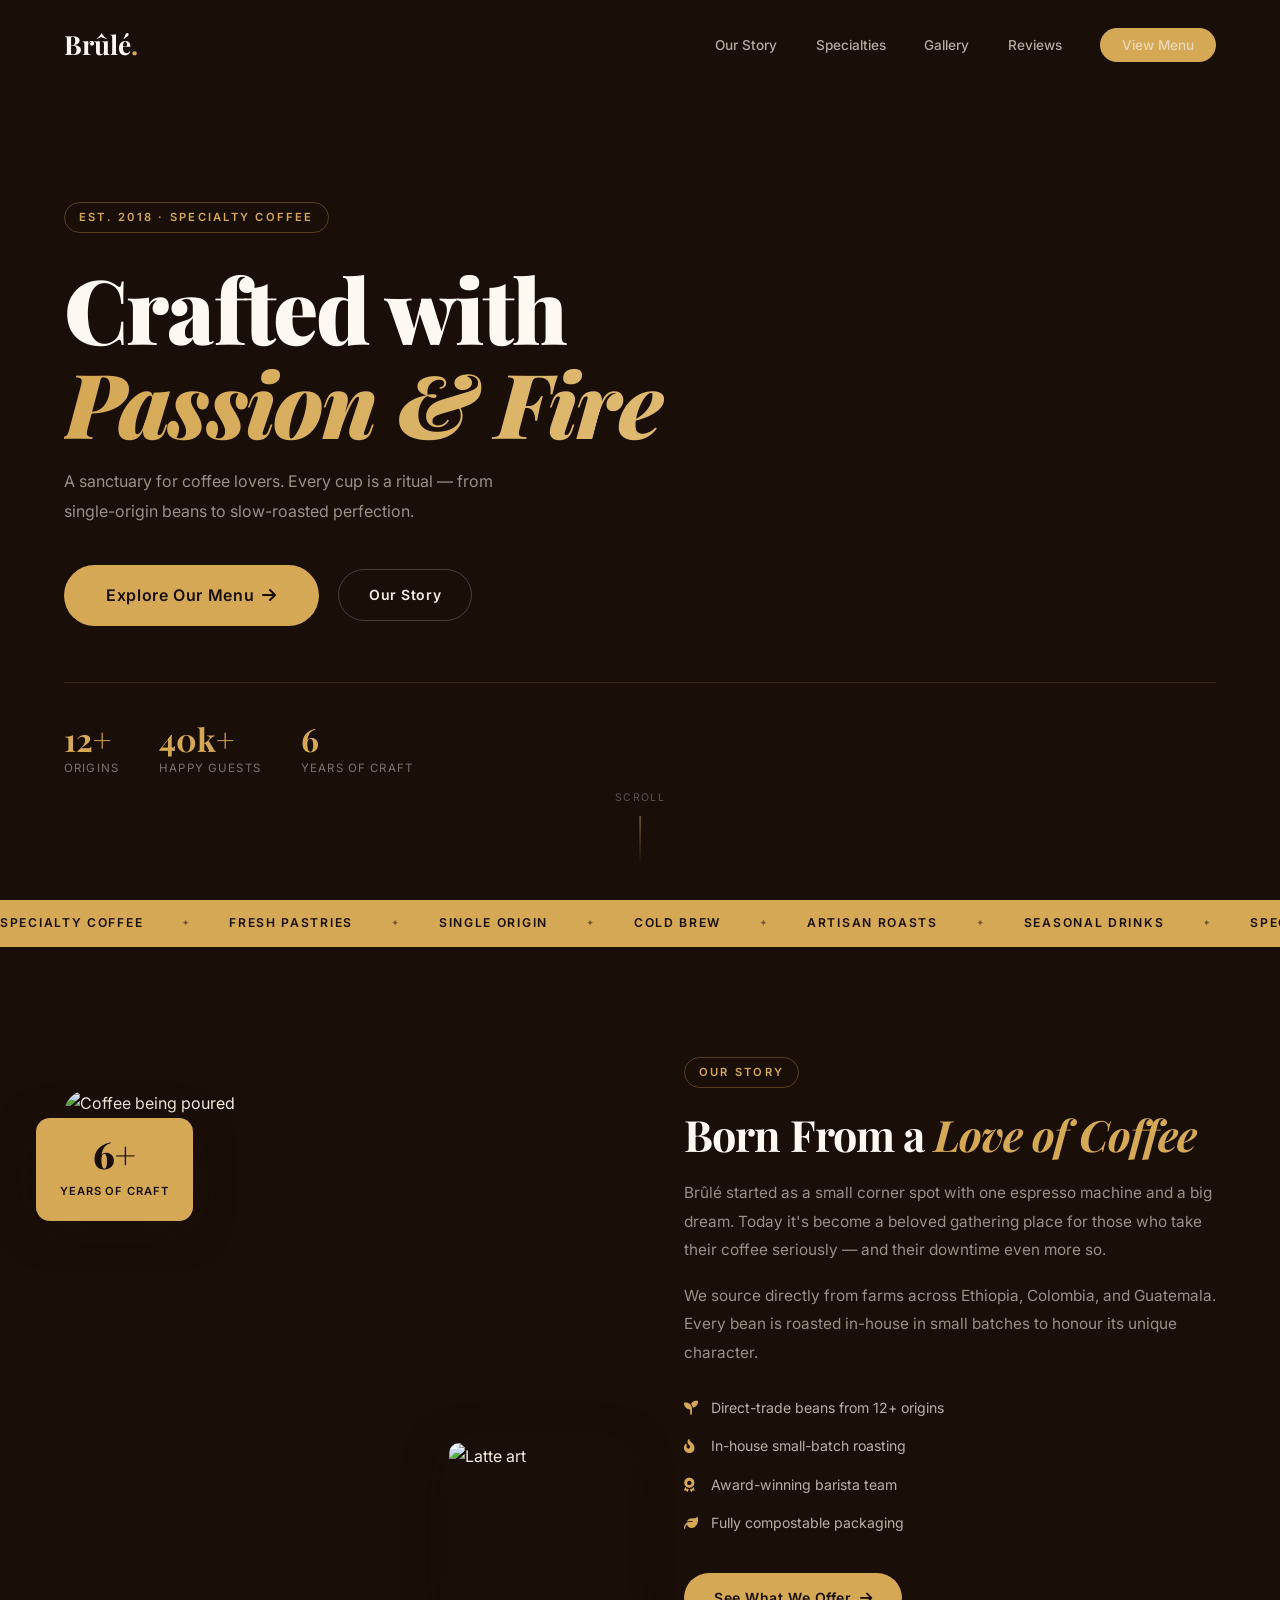
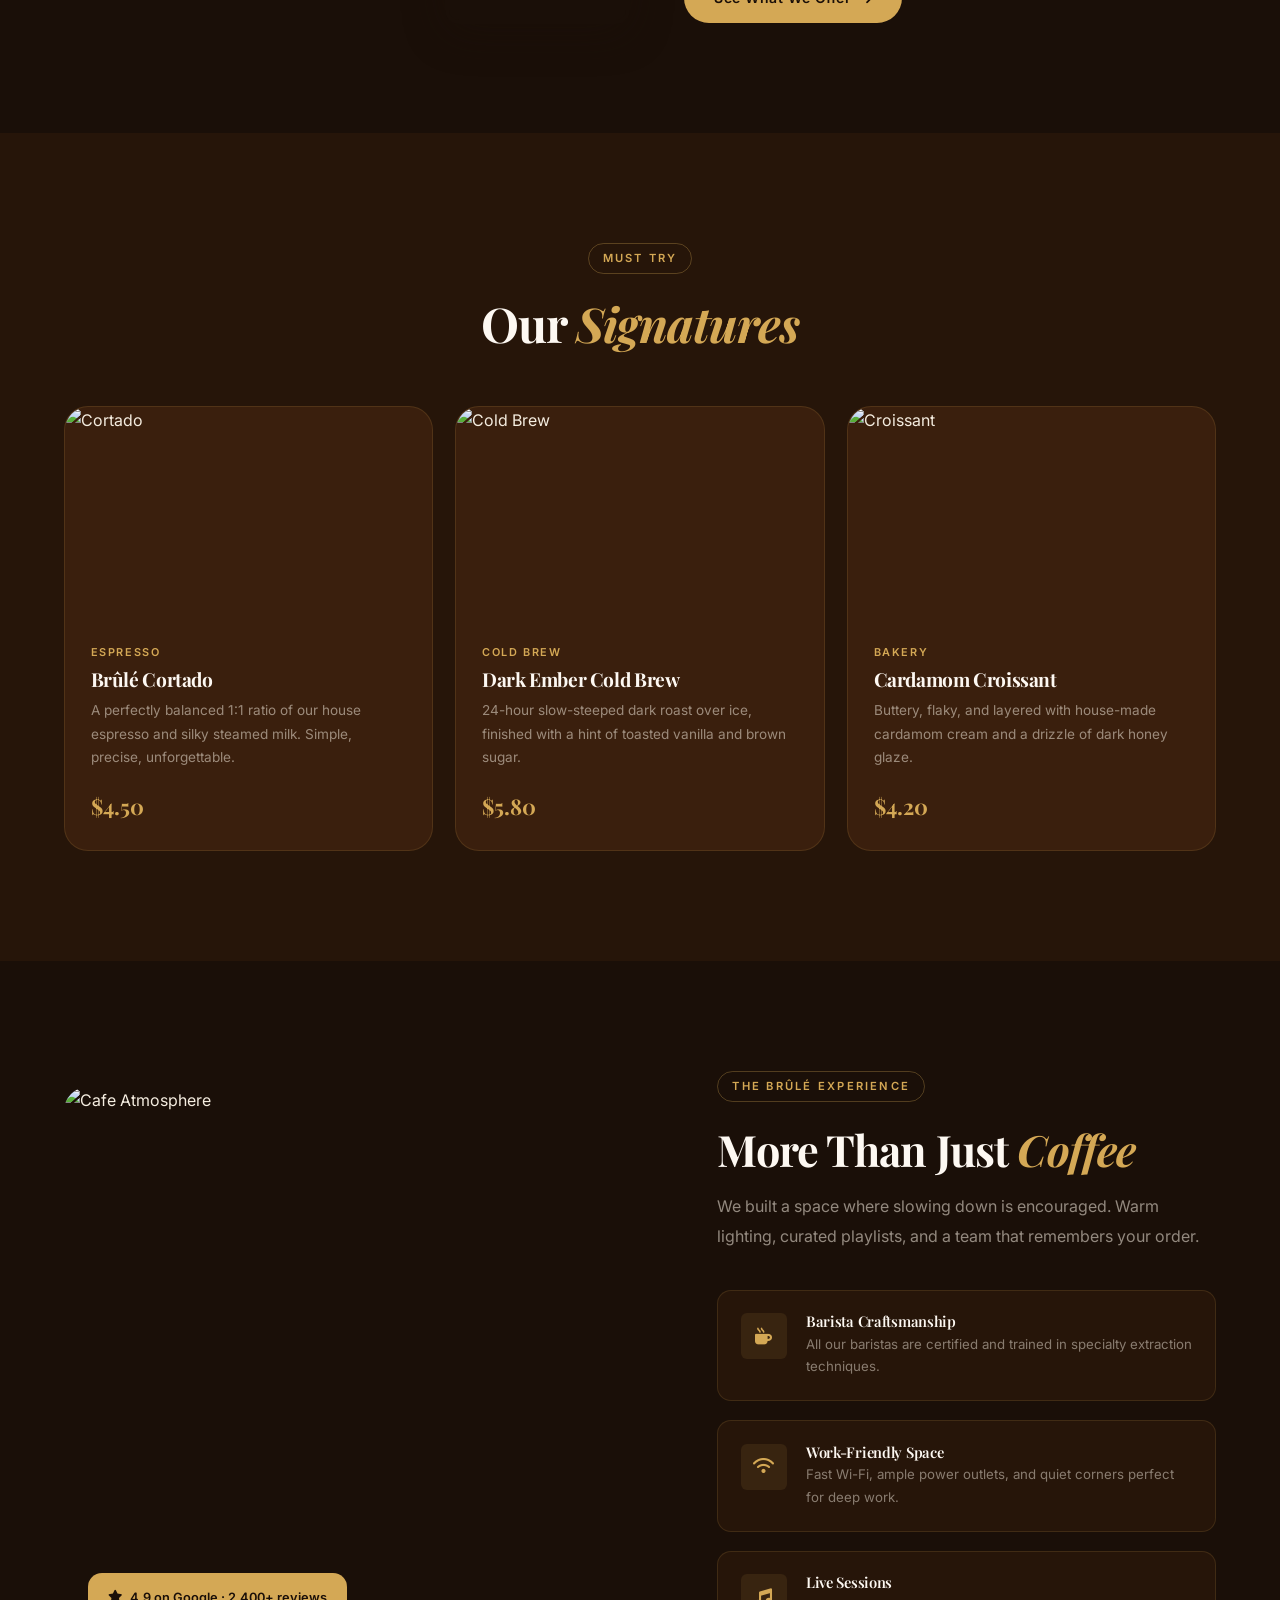
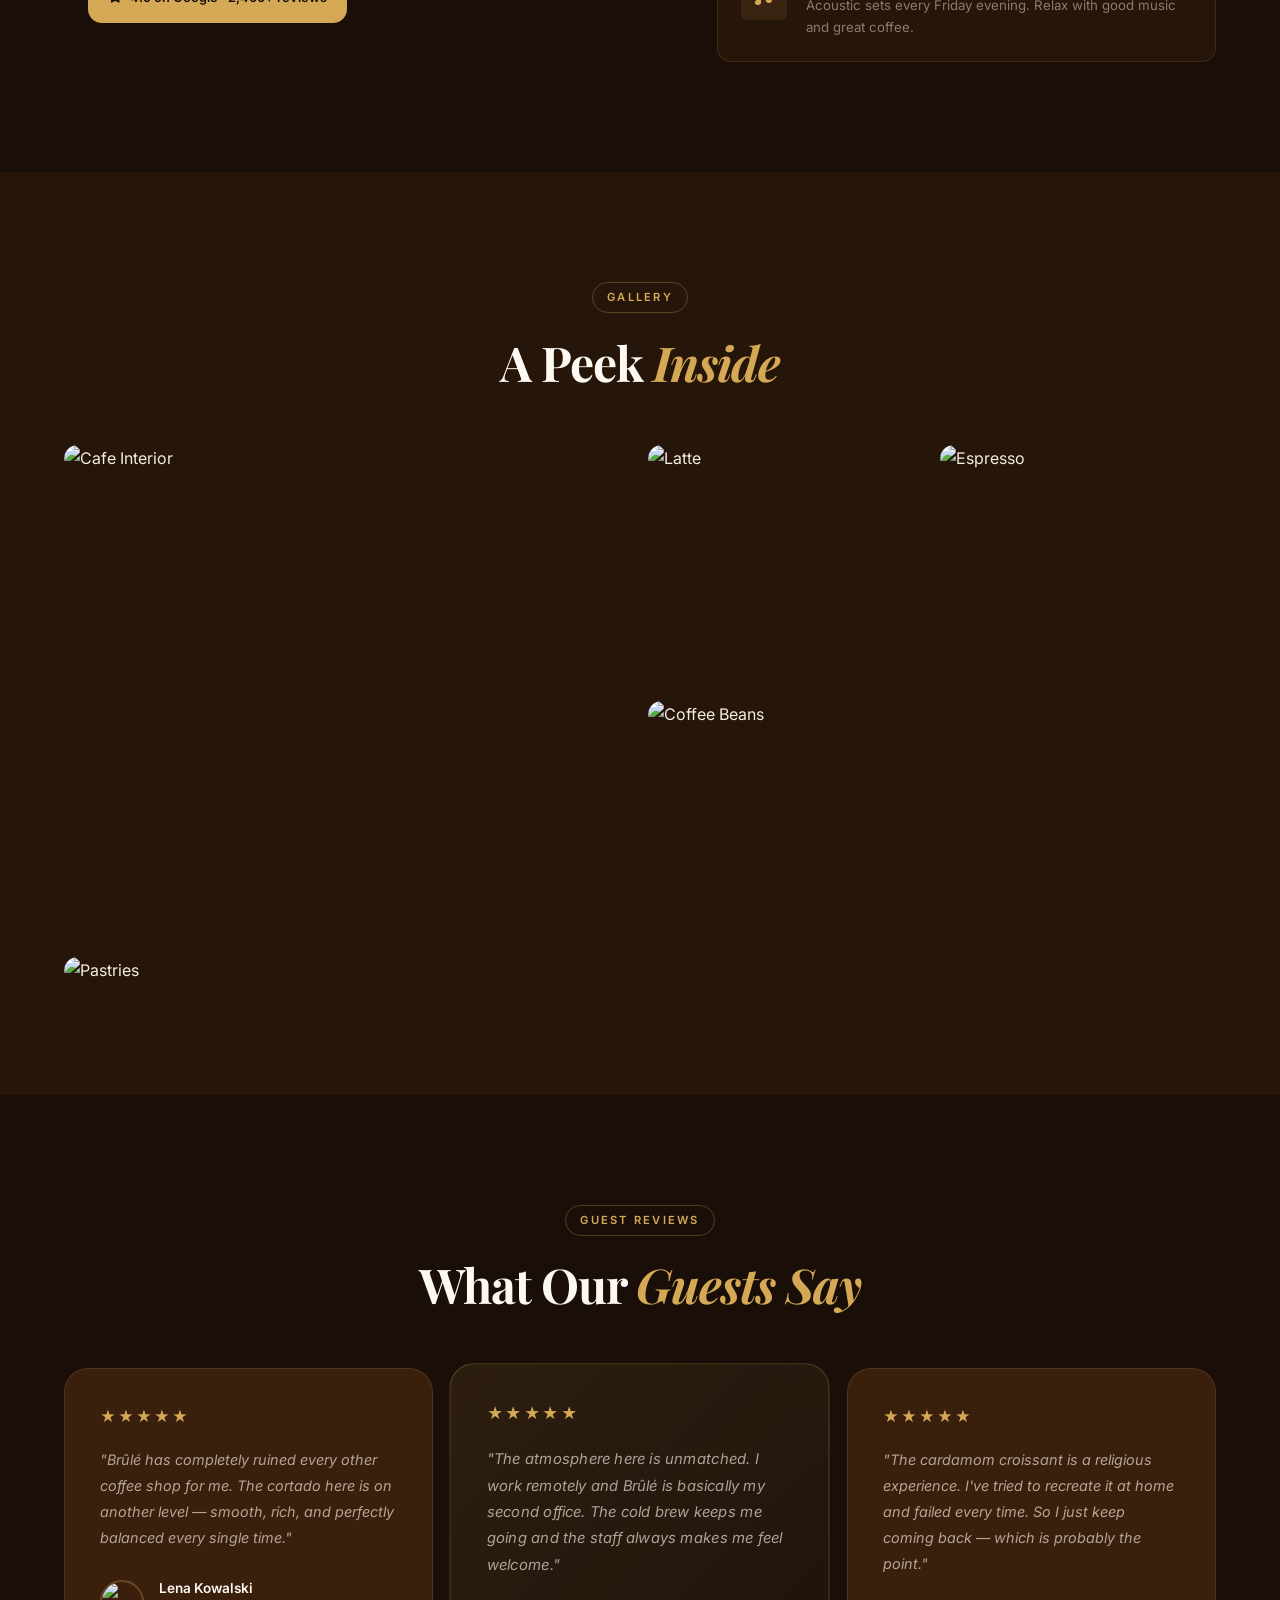
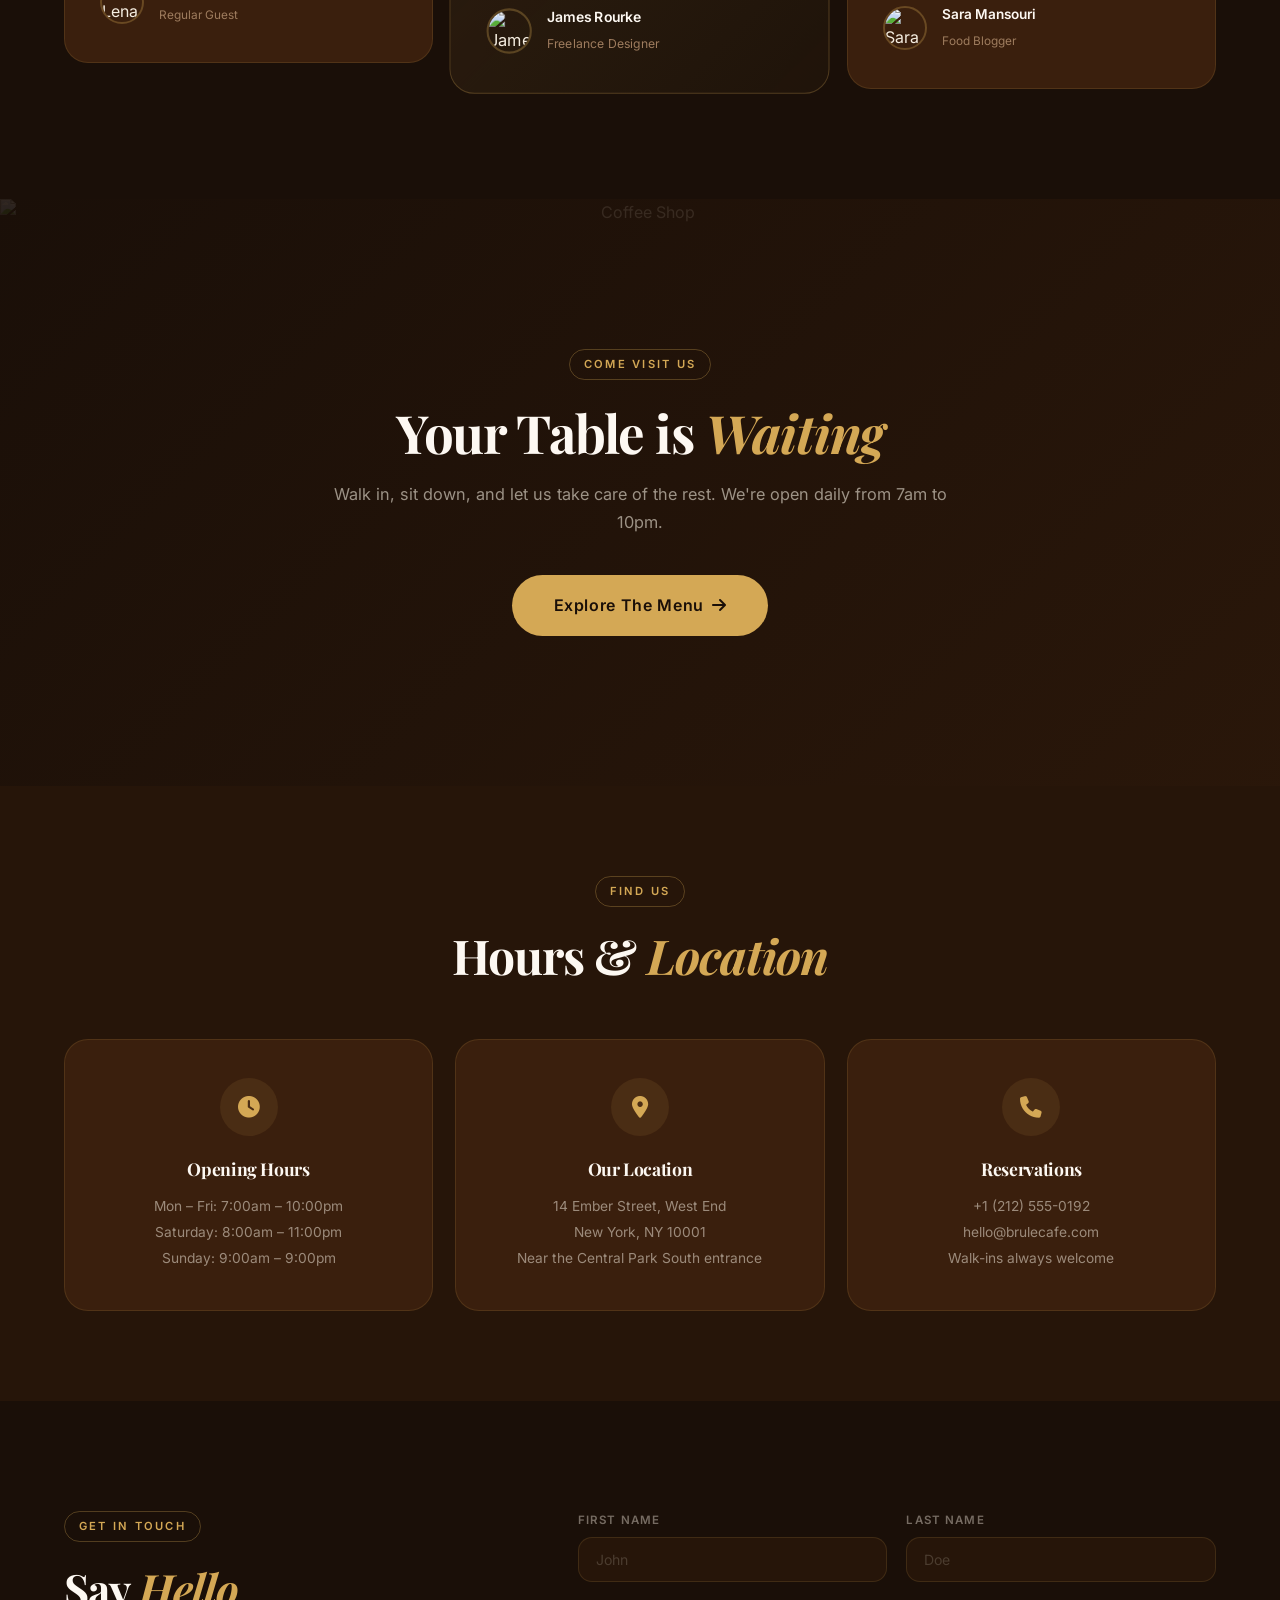
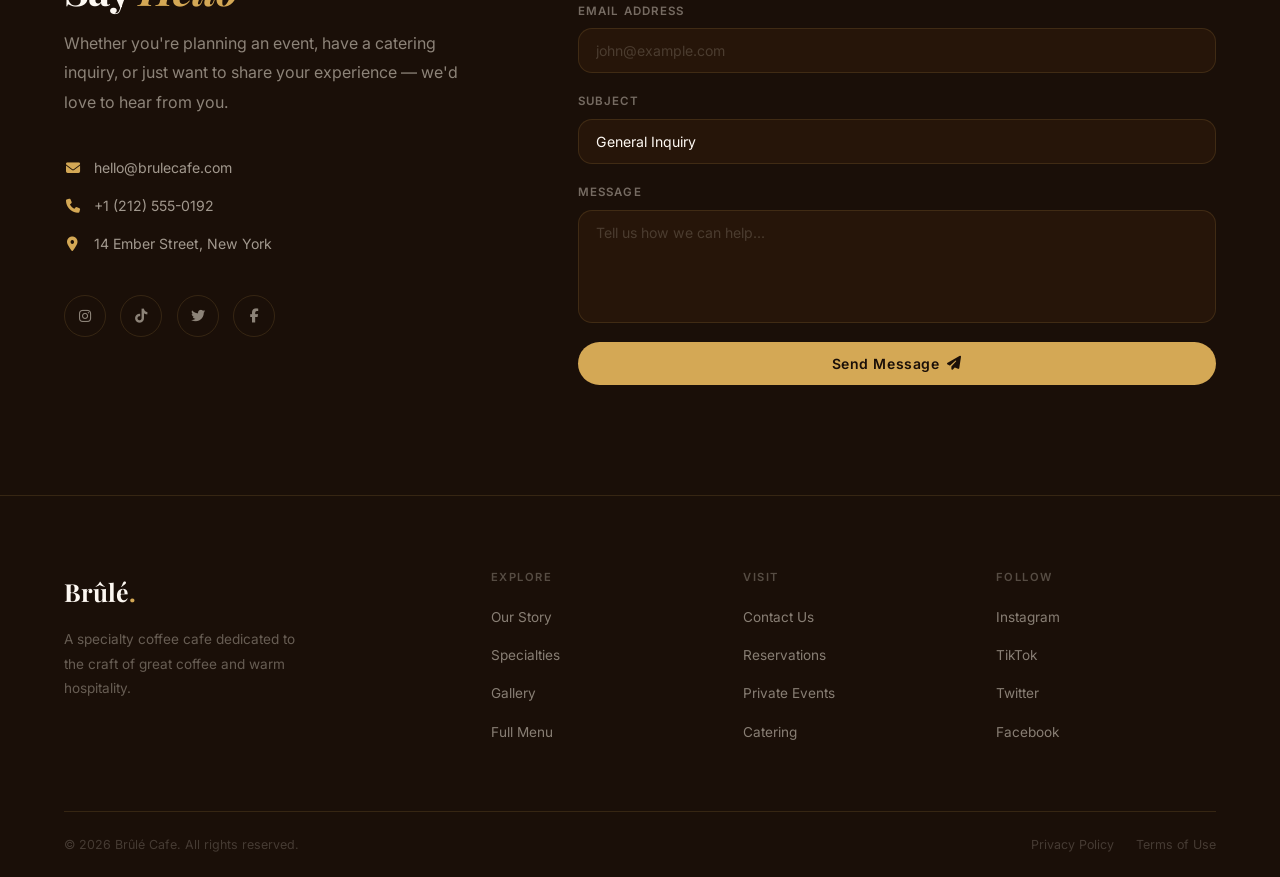
==== index.html @ 60b6372d "Add files via upload" ====
<!DOCTYPE html>
<html lang="en">
<head>
  <meta charset="UTF-8" />
  <meta name="viewport" content="width=device-width, initial-scale=1.0" />
  <title>Brûlé Cafe — Where Every Cup Tells a Story</title>
  <link rel="stylesheet" href="styles.css" />
  <link href="https://fonts.googleapis.com/css2?family=Playfair+Display:ital,wght@0,400;0,700;0,900;1,400;1,700&family=Inter:wght@300;400;500;600&display=swap" rel="stylesheet" />
  <link rel="stylesheet" href="https://cdnjs.cloudflare.com/ajax/libs/font-awesome/6.5.0/css/all.min.css" />
</head>
<body>

  <!-- NAVBAR -->
  <nav class="navbar">
    <div class="nav-inner">
      <a href="index.html" class="logo">Brûlé<span>.</span></a>
      <ul class="nav-links">
        <li><a href="#about">Our Story</a></li>
        <li><a href="#specialties">Specialties</a></li>
        <li><a href="#gallery">Gallery</a></li>
        <li><a href="#testimonials">Reviews</a></li>
        <li><a href="menu.html" class="btn-nav">View Menu</a></li>
      </ul>
      <div class="hamburger" id="hamburger">
        <span></span><span></span><span></span>
      </div>
    </div>
  </nav>

  <!-- HERO -->
  <section class="hero">
    <div class="hero-bg">
      <img src="https://images.unsplash.com/photo-1501339847302-ac426a4a7cbb?w=1800&q=80" alt="Cafe Interior" />
      <div class="hero-overlay"></div>
    </div>
    <div class="hero-content">
      <span class="hero-eyebrow">Est. 2018 · Specialty Coffee</span>
      <h1>Crafted with<br /><em>Passion & Fire</em></h1>
      <p class="hero-sub">A sanctuary for coffee lovers. Every cup is a ritual — from single-origin beans to slow-roasted perfection.</p>
      <div class="hero-actions">
        <a href="menu.html" class="btn btn-gold btn-lg">Explore Our Menu <i class="fa-solid fa-arrow-right"></i></a>
        <a href="#about" class="btn btn-ghost">Our Story</a>
      </div>
      <div class="hero-nums">
        <div class="hero-num"><strong>12+</strong><span>Origins</span></div>
        <div class="hero-num"><strong>40k+</strong><span>Happy Guests</span></div>
        <div class="hero-num"><strong>6</strong><span>Years of Craft</span></div>
      </div>
    </div>
    <div class="hero-scroll"><span>Scroll</span><div class="scroll-line"></div></div>
  </section>

  <!-- MARQUEE -->
  <div class="marquee-strip">
    <div class="marquee-track">
      <span>Specialty Coffee</span><span class="dot">✦</span>
      <span>Fresh Pastries</span><span class="dot">✦</span>
      <span>Single Origin</span><span class="dot">✦</span>
      <span>Cold Brew</span><span class="dot">✦</span>
      <span>Artisan Roasts</span><span class="dot">✦</span>
      <span>Seasonal Drinks</span><span class="dot">✦</span>
      <span>Specialty Coffee</span><span class="dot">✦</span>
      <span>Fresh Pastries</span><span class="dot">✦</span>
      <span>Single Origin</span><span class="dot">✦</span>
      <span>Cold Brew</span><span class="dot">✦</span>
      <span>Artisan Roasts</span><span class="dot">✦</span>
      <span>Seasonal Drinks</span><span class="dot">✦</span>
    </div>
  </div>

  <!-- ABOUT -->
  <section class="about" id="about">
    <div class="container">
      <div class="about-grid">
        <div class="about-imgs">
          <div class="img-stack">
            <img class="img-main" src="https://images.unsplash.com/photo-1495474472287-4d71bcdd2085?w=700&q=80" alt="Coffee being poured" />
            <img class="img-float" src="https://images.unsplash.com/photo-1511537190424-bbbab87ac5eb?w=400&q=80" alt="Latte art" />
          </div>
          <div class="about-badge">
            <strong>6+</strong>
            <span>Years of Craft</span>
          </div>
        </div>
        <div class="about-text">
          <span class="tag-label">Our Story</span>
          <h2>Born From a <em>Love of Coffee</em></h2>
          <p>Brûlé started as a small corner spot with one espresso machine and a big dream. Today it's become a beloved gathering place for those who take their coffee seriously — and their downtime even more so.</p>
          <p>We source directly from farms across Ethiopia, Colombia, and Guatemala. Every bean is roasted in-house in small batches to honour its unique character.</p>
          <div class="about-feats">
            <div class="about-feat"><i class="fa-solid fa-seedling"></i> Direct-trade beans from 12+ origins</div>
            <div class="about-feat"><i class="fa-solid fa-fire-flame-curved"></i> In-house small-batch roasting</div>
            <div class="about-feat"><i class="fa-solid fa-award"></i> Award-winning barista team</div>
            <div class="about-feat"><i class="fa-solid fa-leaf"></i> Fully compostable packaging</div>
          </div>
          <a href="menu.html" class="btn btn-gold">See What We Offer <i class="fa-solid fa-arrow-right"></i></a>
        </div>
      </div>
    </div>
  </section>

  <!-- SPECIALTIES -->
  <section class="specialties" id="specialties">
    <div class="container">
      <div class="sec-head">
        <span class="tag-label">Must Try</span>
        <h2>Our <em>Signatures</em></h2>
      </div>
      <div class="spec-grid">
        <div class="spec-card">
          <div class="spec-img">
            <img src="https://images.unsplash.com/photo-1534040385115-33dcb3acba5b?w=600&q=80" alt="Cortado" />
          </div>
          <div class="spec-body">
            <span class="spec-cat">Espresso</span>
            <h3>Brûlé Cortado</h3>
            <p>A perfectly balanced 1:1 ratio of our house espresso and silky steamed milk. Simple, precise, unforgettable.</p>
            <div class="spec-price">$4.50</div>
          </div>
        </div>
        <div class="spec-card">
          <div class="spec-img">
            <img src="https://images.unsplash.com/photo-1461023058943-07fcbe16d735?w=600&q=80" alt="Cold Brew" />
          </div>
          <div class="spec-body">
            <span class="spec-cat">Cold Brew</span>
            <h3>Dark Ember Cold Brew</h3>
            <p>24-hour slow-steeped dark roast over ice, finished with a hint of toasted vanilla and brown sugar.</p>
            <div class="spec-price">$5.80</div>
          </div>
        </div>
        <div class="spec-card">
          <div class="spec-img">
            <img src="https://images.unsplash.com/photo-1558618666-fcd25c85cd64?w=600&q=80" alt="Croissant" />
          </div>
          <div class="spec-body">
            <span class="spec-cat">Bakery</span>
            <h3>Cardamom Croissant</h3>
            <p>Buttery, flaky, and layered with house-made cardamom cream and a drizzle of dark honey glaze.</p>
            <div class="spec-price">$4.20</div>
          </div>
        </div>
      </div>
    </div>
  </section>

  <!-- EXPERIENCE -->
  <section class="experience" id="experience">
    <div class="container">
      <div class="exp-grid">
        <div class="exp-img-wrap">
          <img src="https://images.unsplash.com/photo-1554118811-1e0d58224f24?w=900&q=80" alt="Cafe Atmosphere" />
          <div class="exp-img-badge"><i class="fa-solid fa-star"></i> 4.9 on Google · 2,400+ reviews</div>
        </div>
        <div class="exp-text">
          <span class="tag-label">The Brûlé Experience</span>
          <h2>More Than Just <em>Coffee</em></h2>
          <p>We built a space where slowing down is encouraged. Warm lighting, curated playlists, and a team that remembers your order.</p>
          <div class="exp-feats">
            <div class="exp-feat">
              <div class="exp-feat-icon"><i class="fa-solid fa-mug-hot"></i></div>
              <div class="exp-feat-text">
                <h4>Barista Craftsmanship</h4>
                <p>All our baristas are certified and trained in specialty extraction techniques.</p>
              </div>
            </div>
            <div class="exp-feat">
              <div class="exp-feat-icon"><i class="fa-solid fa-wifi"></i></div>
              <div class="exp-feat-text">
                <h4>Work-Friendly Space</h4>
                <p>Fast Wi-Fi, ample power outlets, and quiet corners perfect for deep work.</p>
              </div>
            </div>
            <div class="exp-feat">
              <div class="exp-feat-icon"><i class="fa-solid fa-music"></i></div>
              <div class="exp-feat-text">
                <h4>Live Sessions</h4>
                <p>Acoustic sets every Friday evening. Relax with good music and great coffee.</p>
              </div>
            </div>
          </div>
        </div>
      </div>
    </div>
  </section>

  <!-- GALLERY -->
  <section class="gallery" id="gallery">
    <div class="container">
      <div class="sec-head">
        <span class="tag-label">Gallery</span>
        <h2>A Peek <em>Inside</em></h2>
      </div>
      <div class="gallery-grid">
        <div class="g-item">
          <img src="https://images.unsplash.com/photo-1445116572660-236099ec97a0?w=900&q=80" alt="Cafe Interior" />
        </div>
        <div class="g-item">
          <img src="https://images.unsplash.com/photo-1570197788417-0e82375c9371?w=500&q=80" alt="Latte" />
        </div>
        <div class="g-item">
          <img src="https://images.unsplash.com/photo-1509042239860-f550ce710b93?w=500&q=80" alt="Espresso" />
        </div>
        <div class="g-item">
          <img src="https://images.unsplash.com/photo-1497935586351-b67a49e012bf?w=900&q=80" alt="Coffee Beans" />
        </div>
        <div class="g-item">
          <img src="https://images.unsplash.com/photo-1462545902565-9b9e18f9a6a5?w=500&q=80" alt="Pastries" />
        </div>
      </div>
    </div>
  </section>

  <!-- TESTIMONIALS -->
  <section class="testimonials" id="testimonials">
    <div class="container">
      <div class="sec-head">
        <span class="tag-label">Guest Reviews</span>
        <h2>What Our <em>Guests Say</em></h2>
      </div>
      <div class="testi-grid">
        <div class="testi-card">
          <div class="stars">★★★★★</div>
          <p>"Brûlé has completely ruined every other coffee shop for me. The cortado here is on another level — smooth, rich, and perfectly balanced every single time."</p>
          <div class="testi-author">
            <img src="https://images.unsplash.com/photo-1494790108377-be9c29b29330?w=80&q=80" alt="Lena K." />
            <div><strong>Lena Kowalski</strong><span>Regular Guest</span></div>
          </div>
        </div>
        <div class="testi-card feat">
          <div class="stars">★★★★★</div>
          <p>"The atmosphere here is unmatched. I work remotely and Brûlé is basically my second office. The cold brew keeps me going and the staff always makes me feel welcome."</p>
          <div class="testi-author">
            <img src="https://images.unsplash.com/photo-1507003211169-0a1dd7228f2d?w=80&q=80" alt="James R." />
            <div><strong>James Rourke</strong><span>Freelance Designer</span></div>
          </div>
        </div>
        <div class="testi-card">
          <div class="stars">★★★★★</div>
          <p>"The cardamom croissant is a religious experience. I've tried to recreate it at home and failed every time. So I just keep coming back — which is probably the point."</p>
          <div class="testi-author">
            <img src="https://images.unsplash.com/photo-1438761681033-6461ffad8d80?w=80&q=80" alt="Sara M." />
            <div><strong>Sara Mansouri</strong><span>Food Blogger</span></div>
          </div>
        </div>
      </div>
    </div>
  </section>

  <!-- CTA BANNER -->
  <section class="cta-banner">
    <div class="cta-bg">
      <img src="https://images.unsplash.com/photo-1521017432531-fbd92d768814?w=1800&q=80" alt="Coffee Shop" />
      <div class="cta-overlay"></div>
    </div>
    <div class="cta-inner">
      <span class="tag-label">Come Visit Us</span>
      <h2>Your Table is <em>Waiting</em></h2>
      <p>Walk in, sit down, and let us take care of the rest. We're open daily from 7am to 10pm.</p>
      <a href="menu.html" class="btn btn-gold btn-lg">Explore The Menu <i class="fa-solid fa-arrow-right"></i></a>
    </div>
  </section>

  <!-- HOURS & LOCATION -->
  <section class="info-sec">
    <div class="container">
      <div class="sec-head">
        <span class="tag-label">Find Us</span>
        <h2>Hours & <em>Location</em></h2>
      </div>
      <div class="info-grid">
        <div class="info-card">
          <div class="info-icon"><i class="fa-solid fa-clock"></i></div>
          <h3>Opening Hours</h3>
          <ul>
            <li>Mon – Fri: 7:00am – 10:00pm</li>
            <li>Saturday: 8:00am – 11:00pm</li>
            <li>Sunday: 9:00am – 9:00pm</li>
          </ul>
        </div>
        <div class="info-card">
          <div class="info-icon"><i class="fa-solid fa-location-dot"></i></div>
          <h3>Our Location</h3>
          <p>14 Ember Street, West End<br />New York, NY 10001<br />Near the Central Park South entrance</p>
        </div>
        <div class="info-card">
          <div class="info-icon"><i class="fa-solid fa-phone"></i></div>
          <h3>Reservations</h3>
          <p>+1 (212) 555-0192<br />hello@brulecafe.com<br />Walk-ins always welcome</p>
        </div>
      </div>
    </div>
  </section>

  <!-- CONTACT -->
  <section class="contact" id="contact">
    <div class="container">
      <div class="contact-grid">
        <div class="contact-info">
          <span class="tag-label">Get In Touch</span>
          <h2>Say <em>Hello</em></h2>
          <p>Whether you're planning an event, have a catering inquiry, or just want to share your experience — we'd love to hear from you.</p>
          <ul class="contact-dets">
            <li><i class="fa-solid fa-envelope"></i> hello@brulecafe.com</li>
            <li><i class="fa-solid fa-phone"></i> +1 (212) 555-0192</li>
            <li><i class="fa-solid fa-location-dot"></i> 14 Ember Street, New York</li>
          </ul>
          <div class="socials">
            <a href="#"><i class="fa-brands fa-instagram"></i></a>
            <a href="#"><i class="fa-brands fa-tiktok"></i></a>
            <a href="#"><i class="fa-brands fa-twitter"></i></a>
            <a href="#"><i class="fa-brands fa-facebook-f"></i></a>
          </div>
        </div>
        <form class="c-form">
          <div class="form-row">
            <div class="form-group">
              <label>First Name</label>
              <input type="text" placeholder="John" />
            </div>
            <div class="form-group">
              <label>Last Name</label>
              <input type="text" placeholder="Doe" />
            </div>
          </div>
          <div class="form-group">
            <label>Email Address</label>
            <input type="email" placeholder="john@example.com" />
          </div>
          <div class="form-group">
            <label>Subject</label>
            <select>
              <option>General Inquiry</option>
              <option>Event / Private Booking</option>
              <option>Catering Request</option>
              <option>Feedback</option>
              <option>Press & Media</option>
            </select>
          </div>
          <div class="form-group">
            <label>Message</label>
            <textarea rows="5" placeholder="Tell us how we can help..."></textarea>
          </div>
          <button type="submit" class="btn btn-gold btn-full">Send Message <i class="fa-solid fa-paper-plane"></i></button>
        </form>
      </div>
    </div>
  </section>

  <!-- FOOTER -->
  <footer class="footer">
    <div class="container">
      <div class="footer-top">
        <div class="footer-brand">
          <a href="index.html" class="logo">Brûlé<span>.</span></a>
          <p>A specialty coffee cafe dedicated to the craft of great coffee and warm hospitality.</p>
        </div>
        <div class="footer-cols">
          <div class="footer-col">
            <h4>Explore</h4>
            <ul>
              <li><a href="#about">Our Story</a></li>
              <li><a href="#specialties">Specialties</a></li>
              <li><a href="#gallery">Gallery</a></li>
              <li><a href="menu.html">Full Menu</a></li>
            </ul>
          </div>
          <div class="footer-col">
            <h4>Visit</h4>
            <ul>
              <li><a href="#contact">Contact Us</a></li>
              <li><a href="#">Reservations</a></li>
              <li><a href="#">Private Events</a></li>
              <li><a href="#">Catering</a></li>
            </ul>
          </div>
          <div class="footer-col">
            <h4>Follow</h4>
            <ul>
              <li><a href="#">Instagram</a></li>
              <li><a href="#">TikTok</a></li>
              <li><a href="#">Twitter</a></li>
              <li><a href="#">Facebook</a></li>
            </ul>
          </div>
        </div>
      </div>
      <div class="footer-btm">
        <p>© 2026 Brûlé Cafe. All rights reserved.</p>
        <div class="footer-legal">
          <a href="#">Privacy Policy</a>
          <a href="#">Terms of Use</a>
        </div>
      </div>
    </div>
  </footer>

  <script>
    const navbar = document.querySelector('.navbar');
    window.addEventListener('scroll', () => navbar.classList.toggle('scrolled', window.scrollY > 50));

    const hamburger = document.getElementById('hamburger');
    const navLinks  = document.querySelector('.nav-links');
    hamburger.addEventListener('click', () => {
      navLinks.classList.toggle('open');
      hamburger.classList.toggle('active');
    });

    const observer = new IntersectionObserver(entries => {
      entries.forEach(e => { if (e.isIntersecting) e.target.classList.add('visible'); });
    }, { threshold: 0.1 });

    document.querySelectorAll('.spec-card, .g-item, .testi-card, .about-badge').forEach(el => observer.observe(el));
  </script>
</body>
</html>
---- styles.css ----
/* ============================================================
   BRÛLÉ CAFE — styles.css
   Palette: espresso · cream · gold · terracotta
   ============================================================ */

:root {
  --espresso:   #1a0f08;
  --dark:       #261509;
  --roast:      #3a1f0d;
  --warm:       #5a2e12;
  --gold:       #d4a855;
  --gold-light: #e8c98a;
  --caramel:    #c07a3a;
  --cream:      #f5ede0;
  --cream-dk:   #e8d8c4;
  --white:      #fdf8f2;
  --terra:      #b85c38;
  --muted:      #9e7c5e;
  --border:     rgba(212,168,85,0.15);

  --serif: 'Playfair Display', Georgia, serif;
  --sans:  'Inter', system-ui, sans-serif;

  --r-sm: 6px;
  --r-md: 14px;
  --r-lg: 24px;

  --sh-sm: 0 2px 12px rgba(26,15,8,0.3);
  --sh-md: 0 8px 40px rgba(26,15,8,0.45);
  --sh-lg: 0 20px 80px rgba(26,15,8,0.55);

  --t:  all 0.35s cubic-bezier(0.25,0.46,0.45,0.94);
  --tf: all 0.2s ease;
}

/* ---------- Reset ---------- */
*,*::before,*::after{box-sizing:border-box;margin:0;padding:0}
html{scroll-behavior:smooth;font-size:16px}
body{background:var(--espresso);color:var(--cream);font-family:var(--sans);font-weight:400;line-height:1.7;overflow-x:hidden;-webkit-font-smoothing:antialiased}
img{display:block;width:100%;height:100%;object-fit:cover}
a{text-decoration:none;color:inherit}
ul{list-style:none}
button,input,select,textarea{font-family:inherit}

.container{width:90%;max-width:1280px;margin-inline:auto}

/* ---------- Type ---------- */
h1,h2,h3,h4{font-family:var(--serif);line-height:1.12;letter-spacing:-0.02em}
em{font-style:italic;color:var(--gold)}

.tag-label{
  display:inline-block;font-size:.7rem;font-weight:600;
  letter-spacing:.2em;text-transform:uppercase;color:var(--gold);
  padding:5px 14px;border:1px solid rgba(212,168,85,.3);border-radius:100px;
  margin-bottom:1.4rem
}
.sec-head{text-align:center;margin-bottom:3.5rem}
.sec-head h2{font-size:clamp(1.9rem,4vw,3rem);color:var(--white)}

/* ---------- Buttons ---------- */
.btn{
  display:inline-flex;align-items:center;gap:8px;
  font-size:.875rem;font-weight:600;letter-spacing:.04em;
  padding:13px 30px;border-radius:100px;border:none;cursor:pointer;
  transition:var(--t)
}
.btn-gold{background:var(--gold);color:var(--espresso)}
.btn-gold:hover{background:var(--gold-light);transform:translateY(-2px);box-shadow:0 8px 28px rgba(212,168,85,.35)}
.btn-ghost{background:transparent;color:var(--cream);border:1px solid rgba(245,237,224,.22)}
.btn-ghost:hover{border-color:var(--gold);color:var(--gold);transform:translateY(-2px)}
.btn-ghost i,.btn-gold i{transition:transform .3s}
.btn-ghost:hover i,.btn-gold:hover i{transform:translateX(4px)}
.btn-lg{padding:17px 42px;font-size:1rem}
.btn-full{width:100%;justify-content:center}

/* nav button */
.btn-nav{
  background:var(--gold);color:var(--espresso);
  padding:9px 22px;border-radius:100px;font-size:.83rem;font-weight:600;
  transition:var(--t)
}
.btn-nav:hover{background:var(--gold-light);box-shadow:0 4px 18px rgba(212,168,85,.3)}

/* ============================================================
   NAVBAR
   ============================================================ */
.navbar{
  position:fixed;top:0;left:0;right:0;z-index:1000;
  padding:22px 0;transition:var(--t)
}
.navbar.scrolled{
  background:rgba(26,15,8,.93);backdrop-filter:blur(20px);
  -webkit-backdrop-filter:blur(20px);
  padding:14px 0;border-bottom:1px solid var(--border);
  box-shadow:0 4px 28px rgba(0,0,0,.4)
}
.nav-inner{
  display:flex;align-items:center;justify-content:space-between;
  width:90%;max-width:1280px;margin-inline:auto
}
.logo{font-family:var(--serif);font-size:1.65rem;font-weight:700;color:var(--white)}
.logo span{color:var(--gold)}
.nav-links{display:flex;align-items:center;gap:2.4rem}
.nav-links a{font-size:.85rem;font-weight:500;color:rgba(245,237,224,.7);transition:var(--tf);position:relative}
.nav-links a:not(.btn-nav)::after{
  content:'';position:absolute;bottom:-4px;left:0;
  width:0;height:1px;background:var(--gold);transition:width .3s
}
.nav-links a:not(.btn-nav):hover{color:var(--white)}
.nav-links a:not(.btn-nav):hover::after{width:100%}

.hamburger{display:none;flex-direction:column;gap:5px;cursor:pointer;z-index:1001}
.hamburger span{display:block;width:24px;height:2px;background:var(--cream);border-radius:2px;transition:var(--t)}
.hamburger.active span:nth-child(1){transform:translateY(7px) rotate(45deg)}
.hamburger.active span:nth-child(2){opacity:0}
.hamburger.active span:nth-child(3){transform:translateY(-7px) rotate(-45deg)}

/* ============================================================
   HERO
   ============================================================ */
.hero{position:relative;height:100vh;min-height:680px;display:flex;align-items:center;overflow:hidden}
.hero-bg{position:absolute;inset:0;z-index:0}
.hero-bg img{width:100%;height:100%;object-fit:cover;transform:scale(1.06);animation:hzoom 14s ease-in-out infinite alternate}
@keyframes hzoom{from{transform:scale(1.06)}to{transform:scale(1.13)}}
.hero-overlay{
  position:absolute;inset:0;
  background:linear-gradient(135deg,rgba(26,15,8,.93) 0%,rgba(26,15,8,.7) 55%,rgba(26,15,8,.42) 100%)
}
.hero-content{position:relative;z-index:1;width:90%;max-width:1280px;margin-inline:auto;padding-top:80px}
.hero-eyebrow{
  display:inline-block;font-size:.7rem;font-weight:600;letter-spacing:.2em;
  text-transform:uppercase;color:var(--gold);padding:5px 14px;
  border:1px solid rgba(212,168,85,.32);border-radius:100px;margin-bottom:1.8rem;
  animation:fup .8s ease both
}
.hero h1{
  font-size:clamp(2.8rem,7vw,5.8rem);font-weight:900;color:var(--white);
  line-height:1.04;margin-bottom:1.2rem;animation:fup .9s .1s ease both
}
.hero h1 em{
  display:block;font-style:italic;
  background:linear-gradient(90deg,var(--gold),var(--gold-light));
  -webkit-background-clip:text;-webkit-text-fill-color:transparent;background-clip:text
}
.hero-sub{
  font-size:1rem;color:rgba(245,237,224,.58);max-width:460px;
  margin-bottom:2.4rem;line-height:1.85;animation:fup 1s .2s ease both
}
.hero-actions{display:flex;align-items:center;gap:1.2rem;flex-wrap:wrap;animation:fup 1s .3s ease both}
.hero-nums{
  display:flex;gap:2.5rem;margin-top:3.5rem;
  padding-top:2.5rem;border-top:1px solid rgba(212,168,85,.15);
  animation:fup 1s .45s ease both
}
.hero-num strong{display:block;font-family:var(--serif);font-size:2rem;font-weight:700;color:var(--gold);line-height:1}
.hero-num span{font-size:.72rem;color:rgba(245,237,224,.45);text-transform:uppercase;letter-spacing:.1em;margin-top:4px;display:block}

.hero-scroll{
  position:absolute;bottom:36px;left:50%;transform:translateX(-50%);z-index:1;
  display:flex;flex-direction:column;align-items:center;gap:9px;
  color:rgba(245,237,224,.3);font-size:.66rem;letter-spacing:.14em;text-transform:uppercase
}
.scroll-line{width:1px;height:48px;background:linear-gradient(to bottom,rgba(212,168,85,.8),transparent);animation:sp 1.8s ease-in-out infinite}
@keyframes sp{0%,100%{opacity:.3}50%{opacity:1}}
@keyframes fup{from{opacity:0;transform:translateY(28px)}to{opacity:1;transform:translateY(0)}}

/* ============================================================
   MARQUEE
   ============================================================ */
.marquee-strip{background:var(--gold);padding:13px 0;overflow:hidden}
.marquee-track{display:flex;gap:2.4rem;align-items:center;width:max-content;animation:mq 28s linear infinite}
.marquee-track span{font-size:.76rem;font-weight:600;letter-spacing:.14em;text-transform:uppercase;color:var(--espresso);white-space:nowrap}
.marquee-track .dot{font-size:.58rem;opacity:.5}
@keyframes mq{from{transform:translateX(0)}to{transform:translateX(-50%)}}

/* ============================================================
   ABOUT
   ============================================================ */
.about{padding:110px 0;background:var(--espresso)}
.about-grid{display:grid;grid-template-columns:1fr 1fr;gap:5.5rem;align-items:center}

.about-imgs{position:relative}
.img-stack{position:relative;height:500px;border-radius:var(--r-lg);overflow:visible}
.img-stack .img-main{width:100%;height:100%;object-fit:cover;border-radius:var(--r-lg);transition:transform .6s}
.img-stack:hover .img-main{transform:scale(1.03)}
.img-stack .img-float{
  position:absolute;bottom:-34px;right:-34px;
  width:185px;height:185px;border-radius:var(--r-md);
  border:4px solid var(--espresso);box-shadow:var(--sh-md);
  object-fit:cover;transition:transform .4s
}
.img-stack:hover .img-float{transform:translate(-5px,-5px)}
.about-badge{
  position:absolute;top:28px;left:-28px;
  background:var(--gold);color:var(--espresso);
  padding:18px 24px;border-radius:var(--r-md);
  box-shadow:var(--sh-md);text-align:center;
  opacity:0;transform:translateX(-20px);
  transition:opacity .6s,transform .6s
}
.about-badge.visible{opacity:1;transform:translateX(0)}
.about-badge strong{display:block;font-family:var(--serif);font-size:2.3rem;font-weight:900;line-height:1;margin-bottom:3px}
.about-badge span{font-size:.7rem;font-weight:600;letter-spacing:.08em;text-transform:uppercase}

.about-text h2{font-size:clamp(1.9rem,3.5vw,2.7rem);color:var(--white);margin-bottom:1.3rem}
.about-text p{color:rgba(245,237,224,.58);font-size:.96rem;margin-bottom:1.1rem;line-height:1.85}
.about-feats{display:flex;flex-direction:column;gap:.9rem;margin:1.8rem 0 2.4rem}
.about-feat{display:flex;align-items:center;gap:11px;font-size:.88rem;color:rgba(245,237,224,.72)}
.about-feat i{color:var(--gold);width:16px}

/* ============================================================
   SPECIALTIES
   ============================================================ */
.specialties{padding:110px 0;background:var(--dark)}
.spec-grid{display:grid;grid-template-columns:repeat(3,1fr);gap:1.4rem}
.spec-card{
  background:var(--roast);border:1px solid var(--border);
  border-radius:var(--r-lg);overflow:hidden;
  transition:var(--t);opacity:0;transform:translateY(28px)
}
.spec-card.visible{opacity:1;transform:translateY(0)}
.spec-card:hover{transform:translateY(-8px);box-shadow:var(--sh-lg);border-color:rgba(212,168,85,.28)}
.spec-img{height:210px;overflow:hidden}
.spec-img img{width:100%;height:100%;object-fit:cover;transition:transform .6s}
.spec-card:hover .spec-img img{transform:scale(1.09)}
.spec-body{padding:1.6rem}
.spec-cat{font-size:.68rem;font-weight:600;letter-spacing:.15em;text-transform:uppercase;color:var(--gold);display:block;margin-bottom:.5rem}
.spec-body h3{font-size:1.2rem;font-weight:700;color:var(--white);margin-bottom:.5rem}
.spec-body p{font-size:.85rem;color:rgba(245,237,224,.52);line-height:1.75;margin-bottom:1.1rem}
.spec-price{font-family:var(--serif);font-size:1.35rem;font-weight:700;color:var(--gold)}

/* ============================================================
   EXPERIENCE
   ============================================================ */
.experience{padding:110px 0;background:var(--espresso)}
.exp-grid{display:grid;grid-template-columns:1.15fr 1fr;gap:5rem;align-items:center}
.exp-img-wrap{position:relative;height:560px;border-radius:var(--r-lg);overflow:hidden}
.exp-img-wrap img{width:100%;height:100%;object-fit:cover;transition:transform .6s}
.exp-img-wrap:hover img{transform:scale(1.04)}
.exp-img-badge{
  position:absolute;bottom:24px;left:24px;
  background:var(--gold);color:var(--espresso);
  padding:14px 20px;border-radius:var(--r-md);
  font-size:.8rem;font-weight:600;display:flex;align-items:center;gap:8px
}
.exp-text h2{font-size:clamp(1.9rem,3.5vw,2.7rem);color:var(--white);margin-bottom:1.2rem}
.exp-text>p{color:rgba(245,237,224,.55);margin-bottom:2.4rem;line-height:1.85}
.exp-feats{display:flex;flex-direction:column;gap:1.2rem}
.exp-feat{
  display:flex;gap:1.2rem;align-items:flex-start;
  padding:1.4rem;background:var(--dark);
  border:1px solid var(--border);border-radius:var(--r-md);transition:var(--t)
}
.exp-feat:hover{border-color:rgba(212,168,85,.28);transform:translateX(5px)}
.exp-feat-icon{
  width:46px;height:46px;background:rgba(212,168,85,.1);
  border-radius:var(--r-sm);display:flex;align-items:center;
  justify-content:center;color:var(--gold);font-size:1.05rem;
  flex-shrink:0;transition:var(--t)
}
.exp-feat:hover .exp-feat-icon{background:var(--gold);color:var(--espresso)}
.exp-feat-text h4{font-size:.92rem;font-weight:600;color:var(--white);margin-bottom:3px}
.exp-feat-text p{font-size:.83rem;color:rgba(245,237,224,.48);line-height:1.7}

/* ============================================================
   GALLERY
   ============================================================ */
.gallery{padding:110px 0;background:var(--dark)}
.gallery-grid{
  display:grid;
  grid-template-columns:repeat(4,1fr);
  grid-template-rows:240px 240px;
  gap:1rem
}
.g-item{border-radius:var(--r-md);overflow:hidden;cursor:pointer;opacity:0;transform:scale(.97);transition:opacity .5s,transform .5s}
.g-item.visible{opacity:1;transform:scale(1)}
.g-item:nth-child(1){grid-column:span 2;grid-row:span 2}
.g-item:nth-child(4){grid-column:span 2}
.g-item img{width:100%;height:100%;object-fit:cover;transition:transform .6s}
.g-item:hover img{transform:scale(1.09)}

/* ============================================================
   TESTIMONIALS
   ============================================================ */
.testimonials{padding:110px 0;background:var(--espresso)}
.testi-grid{display:grid;grid-template-columns:repeat(3,1fr);gap:1.4rem;align-items:start}
.testi-card{
  background:var(--roast);border:1px solid var(--border);
  border-radius:var(--r-lg);padding:2.2rem;
  transition:var(--t);opacity:0;transform:translateY(24px)
}
.testi-card.visible{opacity:1;transform:translateY(0)}
.testi-card:hover{transform:translateY(-6px);border-color:rgba(212,168,85,.22);box-shadow:var(--sh-md)}
.testi-card.feat{background:linear-gradient(135deg,rgba(212,168,85,.1),rgba(212,168,85,.03));border-color:rgba(212,168,85,.26);transform:scale(1.03)}
.testi-card.feat.visible{transform:scale(1.03) translateY(0)}
.testi-card.feat:hover{transform:scale(1.03) translateY(-6px)}
.stars{font-size:.95rem;color:var(--gold);letter-spacing:2px;margin-bottom:1.1rem}
.testi-card p{font-size:.9rem;color:rgba(245,237,224,.65);line-height:1.8;font-style:italic;margin-bottom:1.6rem}
.testi-author{display:flex;align-items:center;gap:.9rem}
.testi-author img{width:44px;height:44px;border-radius:50%;object-fit:cover;border:2px solid rgba(212,168,85,.3);flex-shrink:0}
.testi-author strong{display:block;font-size:.85rem;font-weight:600;color:var(--white)}
.testi-author span{font-size:.74rem;color:var(--muted)}

/* ============================================================
   CTA BANNER
   ============================================================ */
.cta-banner{position:relative;padding:150px 0;overflow:hidden;text-align:center}
.cta-bg{position:absolute;inset:0;z-index:0}
.cta-bg img{width:100%;height:100%;object-fit:cover}
.cta-overlay{position:absolute;inset:0;background:linear-gradient(135deg,rgba(26,15,8,.9),rgba(44,24,10,.87))}
.cta-inner{position:relative;z-index:1;max-width:660px;margin-inline:auto;padding:0 20px}
.cta-inner h2{font-size:clamp(2.1rem,4.5vw,3.3rem);color:var(--white);margin-bottom:1.2rem}
.cta-inner p{color:rgba(245,237,224,.58);font-size:1.02rem;margin-bottom:2.4rem}

/* ============================================================
   INFO (Hours & Location)
   ============================================================ */
.info-sec{padding:90px 0;background:var(--dark)}
.info-grid{display:grid;grid-template-columns:repeat(3,1fr);gap:1.4rem}
.info-card{
  background:var(--roast);border:1px solid var(--border);
  border-radius:var(--r-lg);padding:2.4rem;text-align:center;transition:var(--t)
}
.info-card:hover{transform:translateY(-6px);border-color:rgba(212,168,85,.24);box-shadow:var(--sh-md)}
.info-icon{
  width:58px;height:58px;background:rgba(212,168,85,.1);border-radius:50%;
  display:flex;align-items:center;justify-content:center;
  font-size:1.35rem;color:var(--gold);margin:0 auto 1.4rem;transition:var(--t)
}
.info-card:hover .info-icon{background:var(--gold);color:var(--espresso);transform:scale(1.1)}
.info-card h3{font-size:1.1rem;font-weight:700;color:var(--white);margin-bottom:.9rem}
.info-card p,.info-card li{font-size:.86rem;color:rgba(245,237,224,.52);line-height:1.9}

/* ============================================================
   CONTACT
   ============================================================ */
.contact{padding:110px 0;background:var(--espresso)}
.contact-grid{display:grid;grid-template-columns:1fr 1.5fr;gap:5.5rem;align-items:start}
.contact-info h2{font-size:clamp(1.9rem,3.5vw,2.7rem);color:var(--white);margin-bottom:1rem}
.contact-info>p{color:rgba(245,237,224,.52);margin-bottom:2.4rem;line-height:1.85}
.contact-dets{margin-bottom:2.4rem}
.contact-dets li{display:flex;align-items:center;gap:13px;font-size:.88rem;color:rgba(245,237,224,.62);margin-bottom:.9rem}
.contact-dets li i{color:var(--gold);width:17px;text-align:center}
.socials{display:flex;gap:.9rem}
.socials a{
  width:42px;height:42px;border-radius:50%;border:1px solid var(--border);
  display:flex;align-items:center;justify-content:center;
  font-size:.88rem;color:rgba(245,237,224,.52);transition:var(--t)
}
.socials a:hover{border-color:var(--gold);color:var(--gold);transform:translateY(-3px);box-shadow:0 6px 18px rgba(212,168,85,.18)}
.c-form{display:flex;flex-direction:column;gap:1.2rem}
.form-row{display:grid;grid-template-columns:1fr 1fr;gap:1.2rem}
.form-group{display:flex;flex-direction:column;gap:7px}
.form-group label{font-size:.72rem;font-weight:600;letter-spacing:.1em;text-transform:uppercase;color:rgba(245,237,224,.42)}
.form-group input,.form-group select,.form-group textarea{
  background:var(--dark);border:1px solid var(--border);
  border-radius:var(--r-md);padding:13px 17px;font-size:.88rem;
  color:var(--white);outline:none;transition:var(--tf);resize:none;-webkit-appearance:none
}
.form-group input::placeholder,.form-group textarea::placeholder{color:rgba(245,237,224,.18)}
.form-group input:focus,.form-group select:focus,.form-group textarea:focus{
  border-color:rgba(212,168,85,.48);box-shadow:0 0 0 3px rgba(212,168,85,.07)
}
.form-group select option{background:var(--dark);color:var(--white)}

/* ============================================================
   FOOTER
   ============================================================ */
.footer{background:var(--espresso);border-top:1px solid var(--border);padding:75px 0 0}
.footer-top{display:grid;grid-template-columns:1fr 2fr;gap:4rem;padding-bottom:55px;border-bottom:1px solid var(--border)}
.footer-brand .logo{font-size:1.55rem;display:inline-block;margin-bottom:.9rem}
.footer-brand p{font-size:.85rem;color:rgba(245,237,224,.35);line-height:1.8;max-width:250px}
.footer-cols{display:grid;grid-template-columns:repeat(3,1fr);gap:2rem}
.footer-col h4{font-family:var(--sans);font-size:.7rem;font-weight:600;letter-spacing:.14em;text-transform:uppercase;color:rgba(245,237,224,.28);margin-bottom:1.2rem}
.footer-col li{margin-bottom:.7rem}
.footer-col li a{font-size:.85rem;color:rgba(245,237,224,.5);transition:var(--tf)}
.footer-col li a:hover{color:var(--gold);padding-left:4px}
.footer-btm{display:flex;align-items:center;justify-content:space-between;padding:22px 0}
.footer-btm p{font-size:.78rem;color:rgba(245,237,224,.2)}
.footer-legal{display:flex;gap:1.4rem}
.footer-legal a{font-size:.78rem;color:rgba(245,237,224,.2);transition:var(--tf)}
.footer-legal a:hover{color:var(--gold)}

/* ============================================================
   MENU PAGE
   ============================================================ */
.menu-hero{
  position:relative;height:48vh;min-height:380px;
  display:flex;align-items:center;justify-content:center;
  text-align:center;overflow:hidden
}
.menu-hero-bg{position:absolute;inset:0}
.menu-hero-bg img{width:100%;height:100%;object-fit:cover}
.menu-hero-ov{position:absolute;inset:0;background:linear-gradient(to bottom,rgba(26,15,8,.88),rgba(26,15,8,.76))}
.menu-hero-cnt{position:relative;z-index:1;padding-top:80px}
.menu-hero-cnt h1{font-size:clamp(2.8rem,6vw,4.8rem);font-weight:900;color:var(--white);margin-bottom:.7rem;animation:fup .8s ease both}
.menu-hero-cnt p{font-size:.95rem;color:rgba(245,237,224,.55);letter-spacing:.1em;animation:fup .9s .1s ease both}

.menu-tabs-bar{background:var(--dark);border-bottom:1px solid var(--border);position:sticky;top:0;z-index:100}
.menu-tabs{display:flex;width:90%;max-width:1280px;margin-inline:auto;overflow-x:auto;scrollbar-width:none}
.menu-tabs::-webkit-scrollbar{display:none}
.menu-tab{
  display:flex;align-items:center;gap:7px;
  padding:17px 22px;font-size:.83rem;font-weight:600;
  color:rgba(245,237,224,.48);letter-spacing:.06em;cursor:pointer;
  border-bottom:2px solid transparent;transition:var(--tf);
  white-space:nowrap;background:none;border-top:none;border-left:none;border-right:none
}
.menu-tab:hover{color:var(--cream)}
.menu-tab.active{color:var(--gold);border-bottom-color:var(--gold)}

.menu-body{padding:70px 0;background:var(--espresso)}
.menu-section{display:none;animation:fup .4s ease both}
.menu-section.active{display:block}
.menu-sec-title{text-align:center;margin-bottom:2.8rem}
.menu-sec-title h2{font-size:clamp(1.8rem,3.5vw,2.5rem);color:var(--white);margin-bottom:.4rem}
.menu-sec-title p{color:rgba(245,237,224,.42);font-size:.88rem}

.menu-grid{display:grid;grid-template-columns:repeat(2,1fr);gap:1.1rem;max-width:980px;margin-inline:auto}
.m-item{
  display:flex;gap:1.1rem;align-items:center;
  background:var(--dark);border:1px solid var(--border);
  border-radius:var(--r-md);padding:1.1rem;transition:var(--t)
}
.m-item:hover{border-color:rgba(212,168,85,.24);transform:translateY(-3px);box-shadow:var(--sh-sm)}
.m-item-img{width:76px;height:76px;border-radius:var(--r-sm);overflow:hidden;flex-shrink:0}
.m-item-img img{width:100%;height:100%;object-fit:cover;transition:transform .4s}
.m-item:hover .m-item-img img{transform:scale(1.1)}
.m-item-info{flex:1}
.m-item-info h4{font-size:.96rem;font-weight:600;color:var(--white);margin-bottom:3px}
.m-item-info p{font-size:.78rem;color:rgba(245,237,224,.43);line-height:1.6;margin-bottom:7px}
.m-tags{display:flex;gap:5px;flex-wrap:wrap}
.m-tag{font-size:.62rem;font-weight:600;letter-spacing:.06em;text-transform:uppercase;padding:3px 8px;border-radius:100px}
.m-tag.sig  {background:rgba(212,168,85,.1);color:var(--gold);border:1px solid rgba(212,168,85,.2)}
.m-tag.pop  {background:rgba(184,92,56,.14);color:var(--terra);border:1px solid rgba(184,92,56,.2)}
.m-tag.vgn  {background:rgba(80,140,60,.12);color:#7ec867;border:1px solid rgba(80,140,60,.2)}
.m-tag.new  {background:rgba(100,100,220,.12);color:#9b9dff;border:1px solid rgba(100,100,220,.2)}
.m-price{font-family:var(--serif);font-size:1.25rem;font-weight:700;color:var(--gold);flex-shrink:0;padding-left:.9rem}

.menu-divider{
  display:flex;align-items:center;gap:1.4rem;
  margin:2.8rem auto;max-width:980px
}
.menu-divider::before,.menu-divider::after{content:'';flex:1;height:1px;background:var(--border)}
.menu-divider span{font-size:.72rem;font-weight:600;letter-spacing:.18em;text-transform:uppercase;color:var(--muted);white-space:nowrap}

/* ============================================================
   SCROLL REVEAL
   ============================================================ */
.spec-card,.g-item,.testi-card{
  opacity:0;
  transition:opacity .6s ease,transform .6s ease,border-color .35s,box-shadow .35s
}
.spec-card{transform:translateY(28px)}
.g-item{transform:scale(.97);transition:opacity .5s,transform .5s}
.testi-card{transform:translateY(24px)}
.spec-card.visible{opacity:1;transform:translateY(0)}
.g-item.visible{opacity:1;transform:scale(1)}
.testi-card.visible{opacity:1;transform:translateY(0)}
.spec-card:nth-child(1){transition-delay:.05s}
.spec-card:nth-child(2){transition-delay:.13s}
.spec-card:nth-child(3){transition-delay:.21s}
.g-item:nth-child(1){transition-delay:.04s}
.g-item:nth-child(2){transition-delay:.09s}
.g-item:nth-child(3){transition-delay:.14s}
.g-item:nth-child(4){transition-delay:.19s}
.g-item:nth-child(5){transition-delay:.24s}
.testi-card:nth-child(1){transition-delay:.05s}
.testi-card:nth-child(2){transition-delay:.15s}
.testi-card:nth-child(3){transition-delay:.25s}

/* ============================================================
   RESPONSIVE
   ============================================================ */
@media(max-width:1024px){
  .about-grid,.exp-grid{grid-template-columns:1fr;gap:3rem}
  .img-stack{height:370px}
  .about-badge{left:10px}
  .exp-img-wrap{height:360px}
  .spec-grid{grid-template-columns:repeat(2,1fr)}
  .gallery-grid{grid-template-columns:repeat(2,1fr);grid-template-rows:auto}
  .g-item{height:220px}
  .g-item:nth-child(1){grid-column:span 2;grid-row:span 1;height:300px}
  .g-item:nth-child(4){grid-column:span 1}
  .testi-grid{grid-template-columns:repeat(2,1fr)}
  .testi-card.feat{transform:none}
  .info-grid{grid-template-columns:repeat(2,1fr)}
  .contact-grid{grid-template-columns:1fr;gap:3rem}
  .footer-top{grid-template-columns:1fr;gap:2.4rem}
  .menu-grid{grid-template-columns:1fr}
}
@media(max-width:768px){
  .nav-links{
    display:none;position:fixed;top:0;left:0;right:0;bottom:0;
    background:rgba(26,15,8,.97);flex-direction:column;
    align-items:center;justify-content:center;gap:2rem;z-index:999
  }
  .nav-links.open{display:flex}
  .nav-links a{font-size:1.15rem}
  .hamburger{display:flex}
  .hero h1{font-size:clamp(2.3rem,10vw,3.4rem)}
  .hero-actions{flex-direction:column;align-items:flex-start}
  .spec-grid{grid-template-columns:1fr}
  .testi-grid{grid-template-columns:1fr}
  .info-grid{grid-template-columns:1fr}
  .footer-cols{grid-template-columns:repeat(2,1fr)}
  .footer-btm{flex-direction:column;gap:1rem;text-align:center}
  .form-row{grid-template-columns:1fr}
  .cta-banner{padding:90px 0}
}
@media(max-width:480px){
  .container{width:94%}
  .footer-cols{grid-template-columns:1fr}
  .gallery-grid{grid-template-columns:1fr}
  .g-item:nth-child(1){grid-column:span 1;height:220px}
}

/* scrollbar */
::-webkit-scrollbar{width:6px}
::-webkit-scrollbar-track{background:var(--espresso)}
::-webkit-scrollbar-thumb{background:rgba(212,168,85,.28);border-radius:3px}
::-webkit-scrollbar-thumb:hover{background:var(--gold)}
::selection{background:rgba(212,168,85,.2);color:var(--white)}
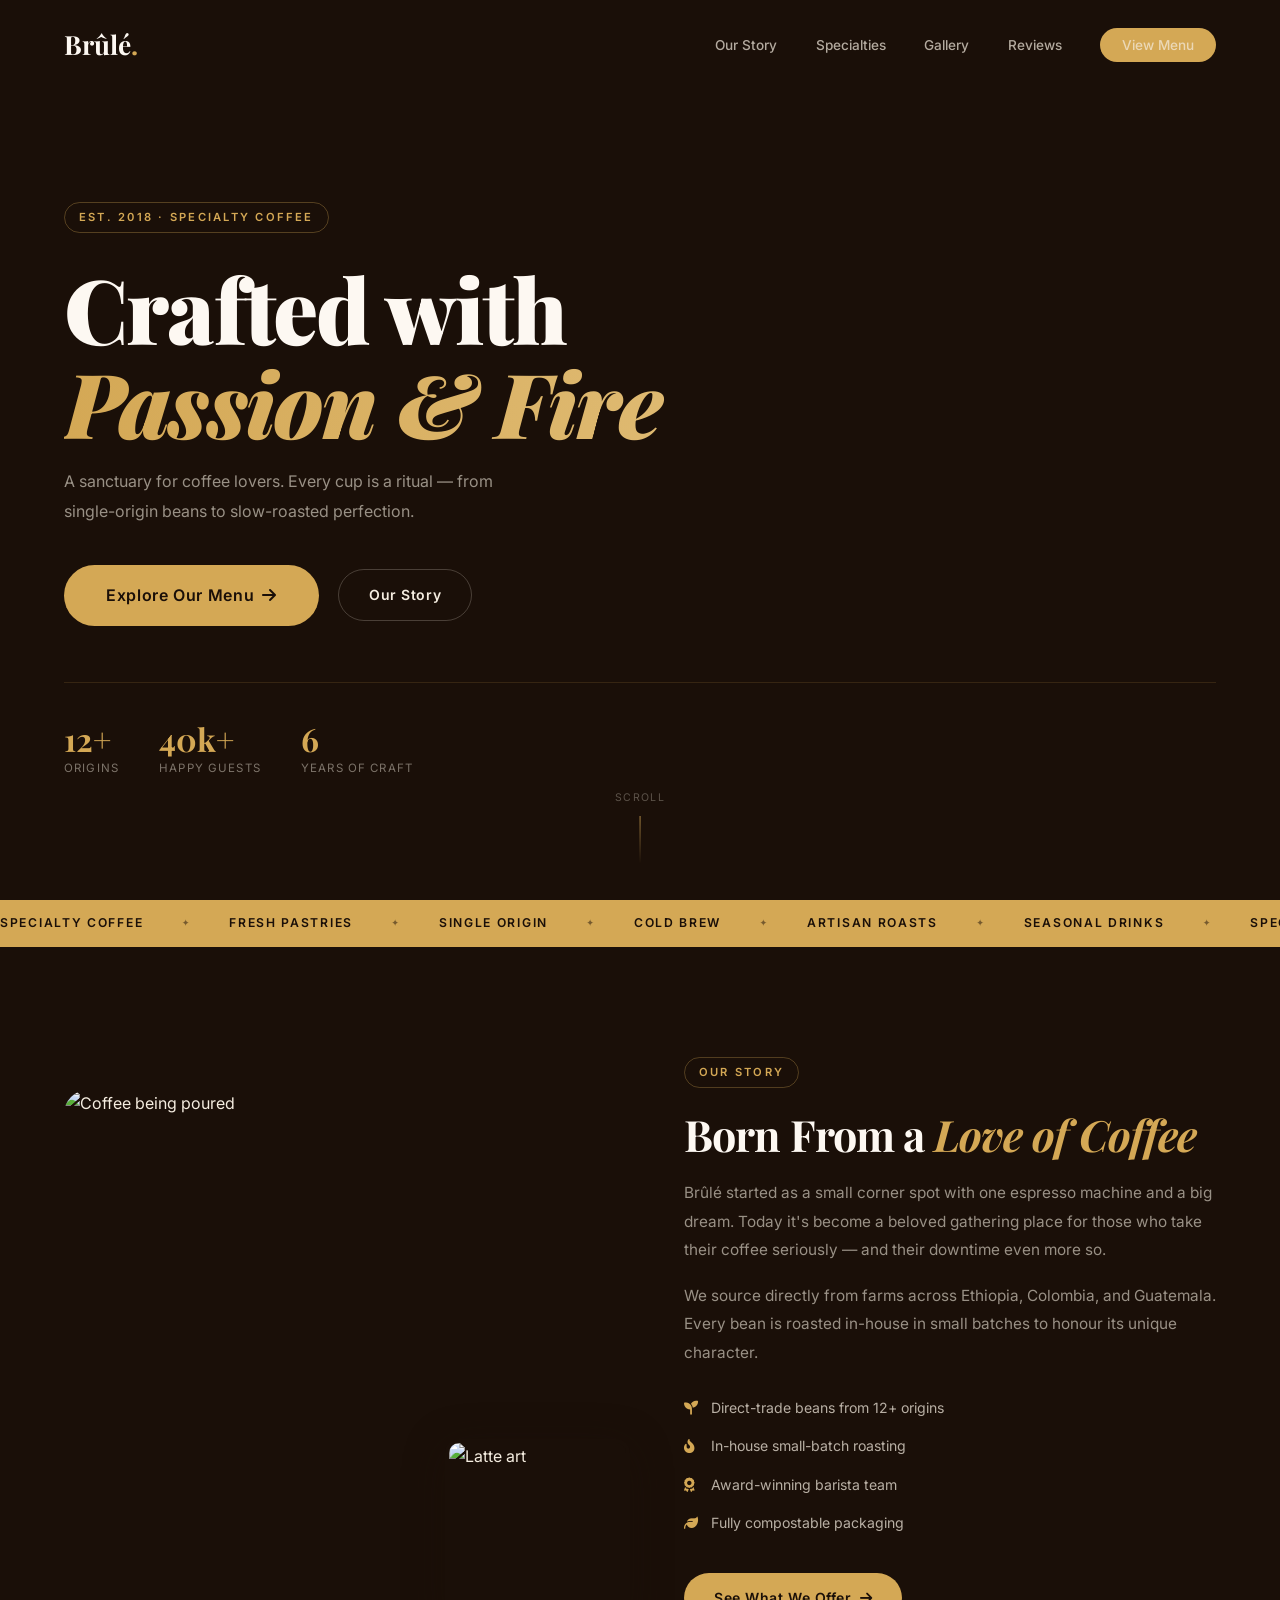
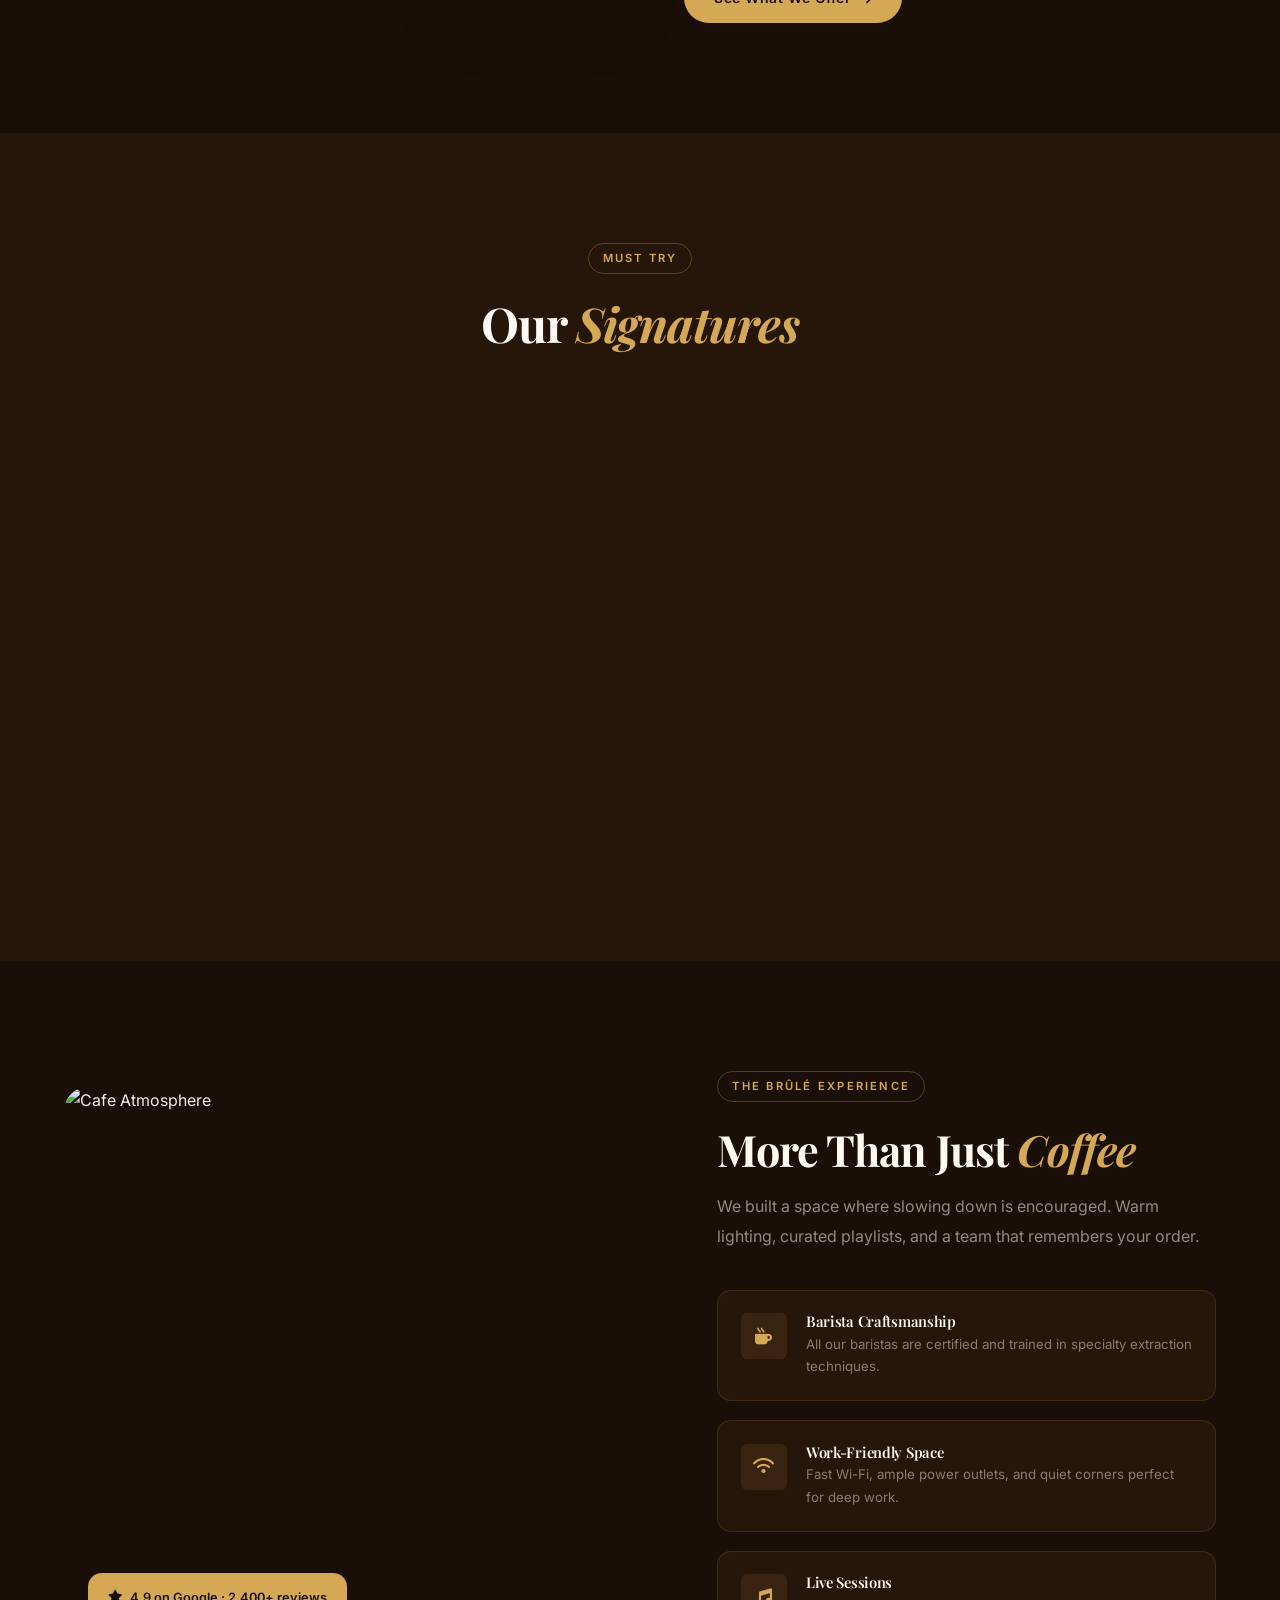
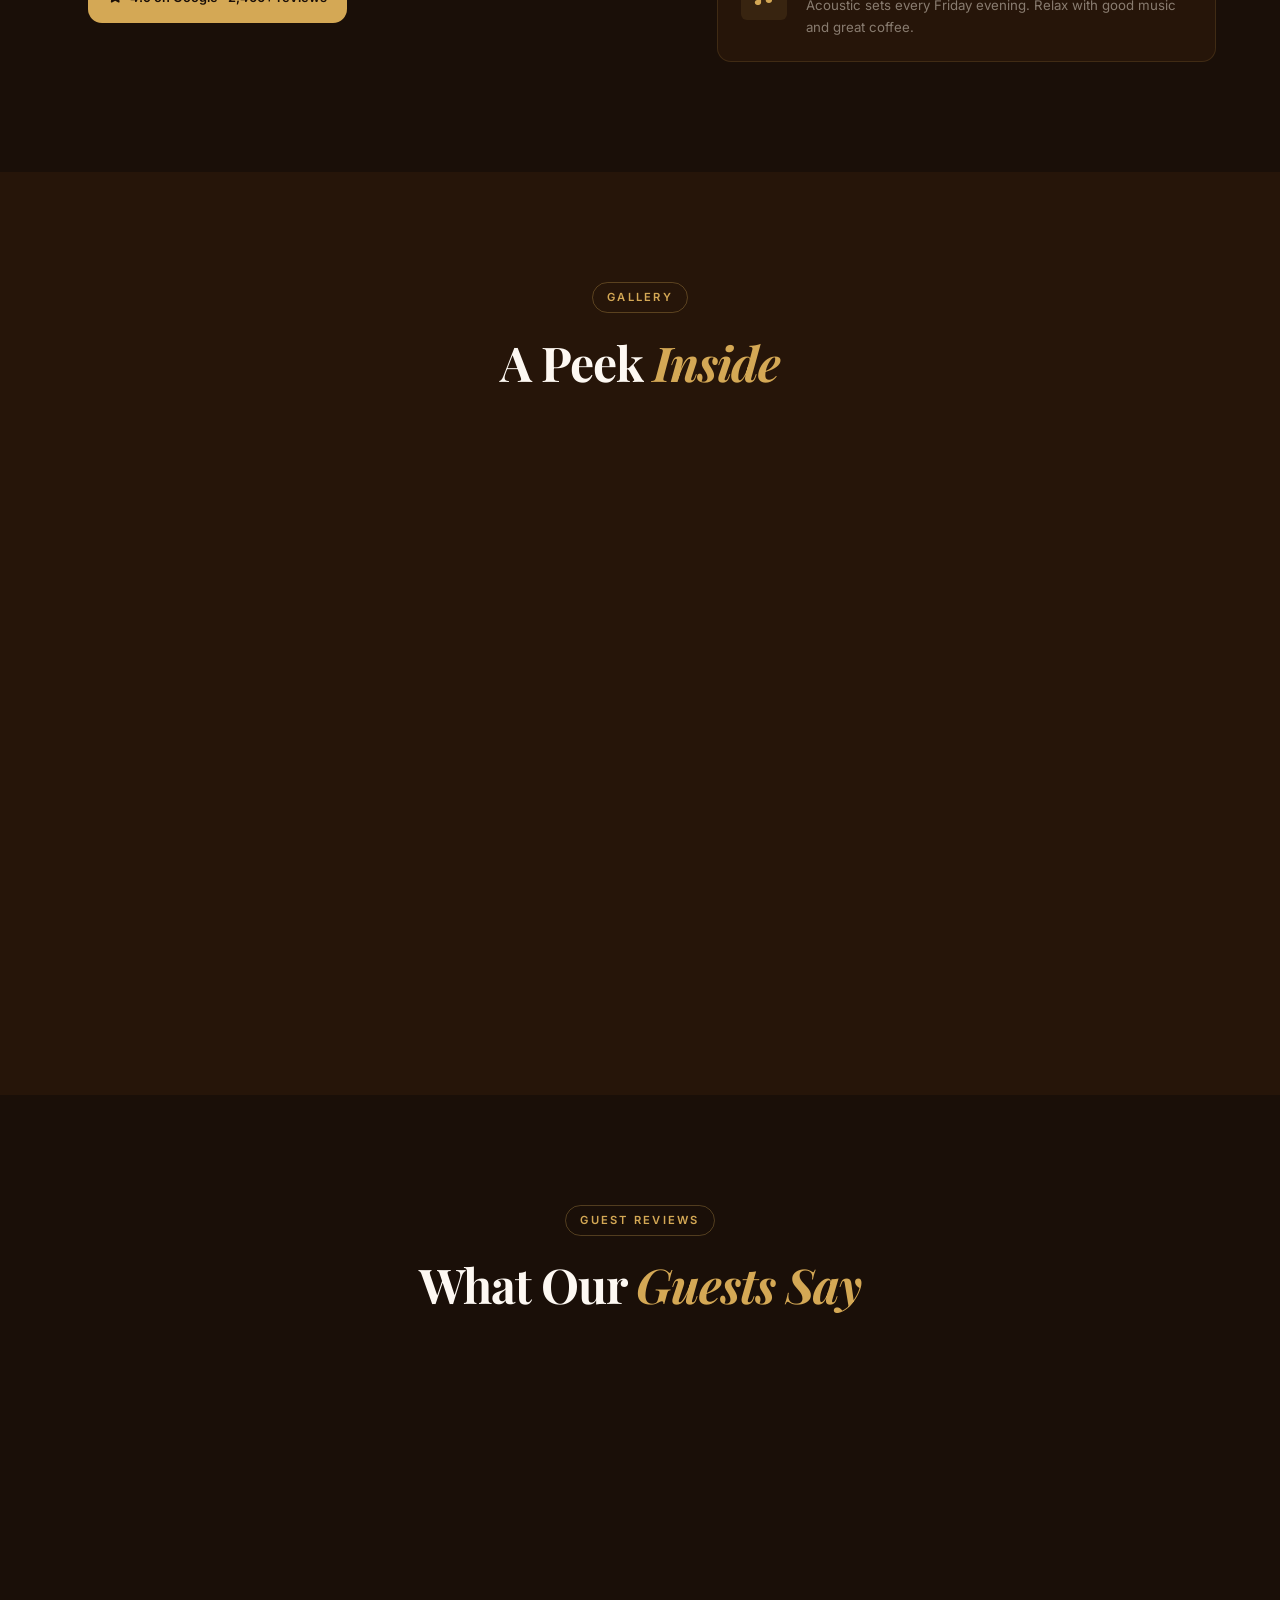
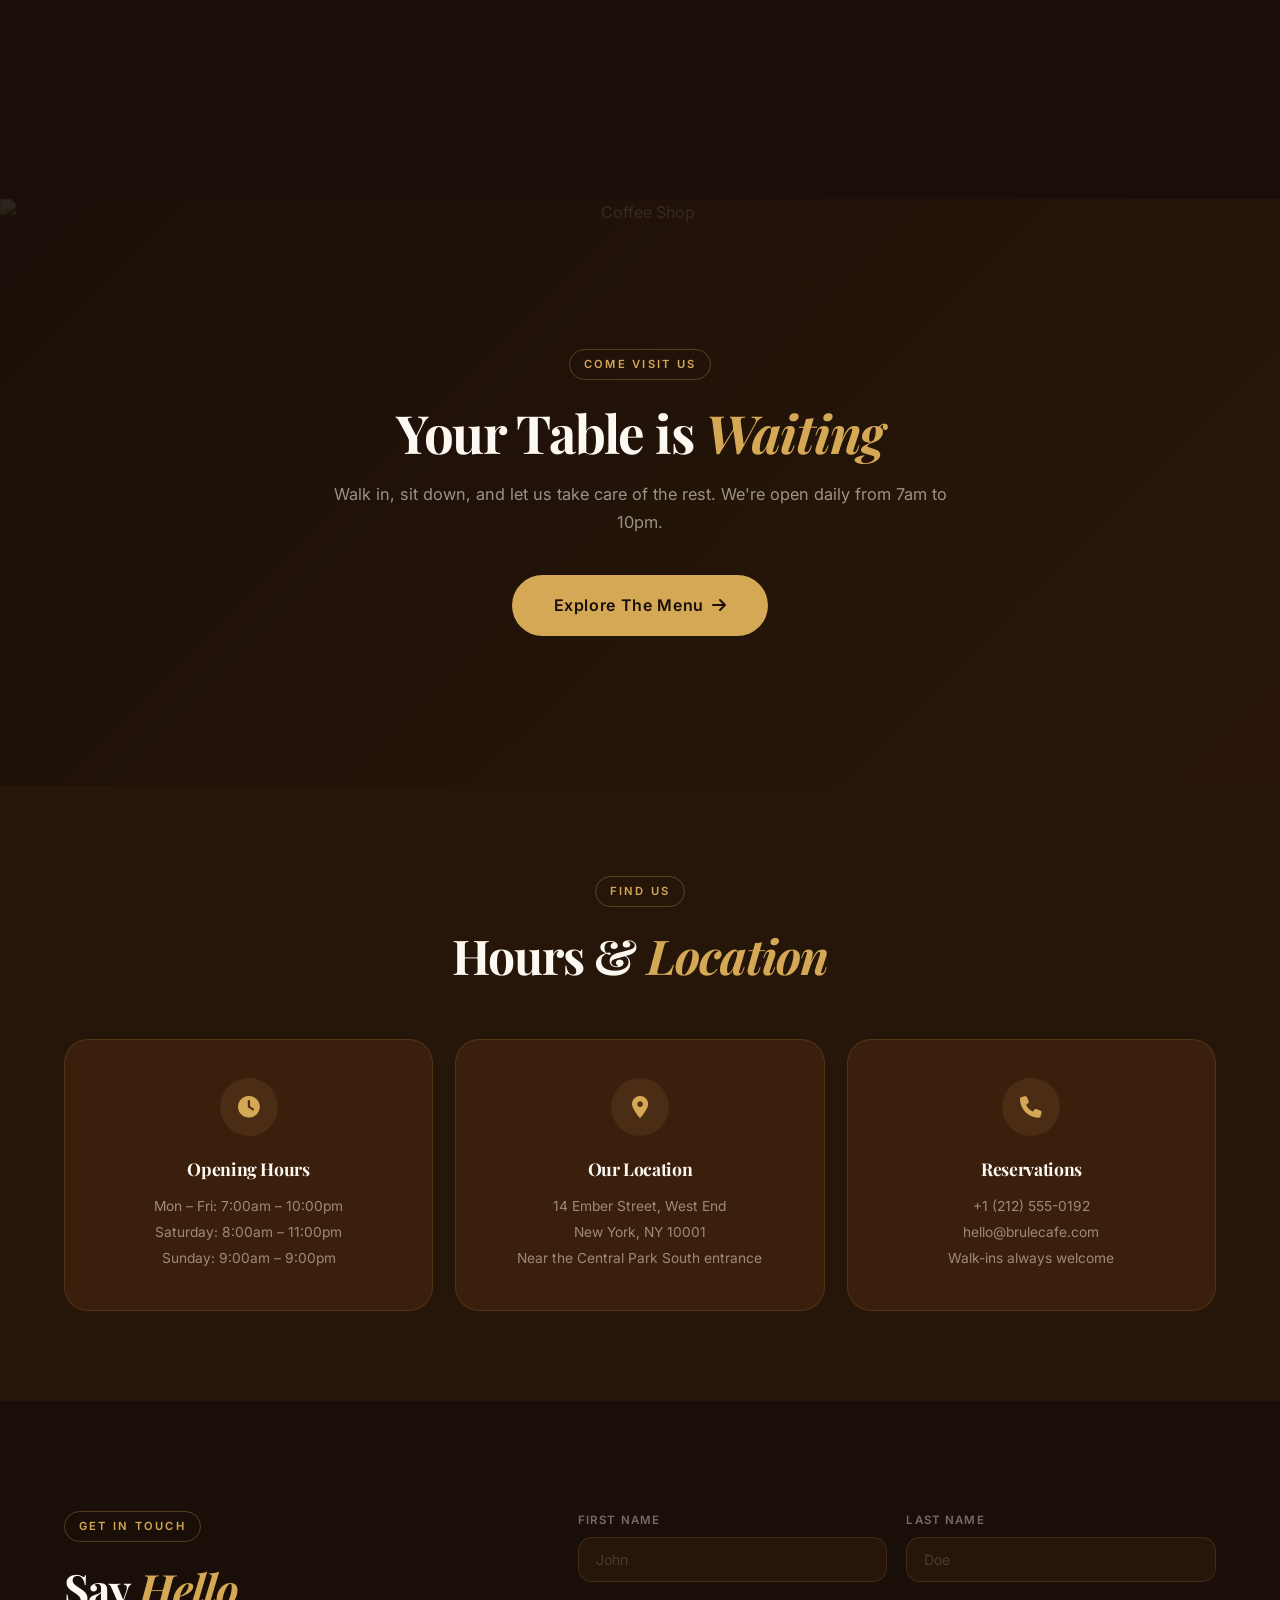
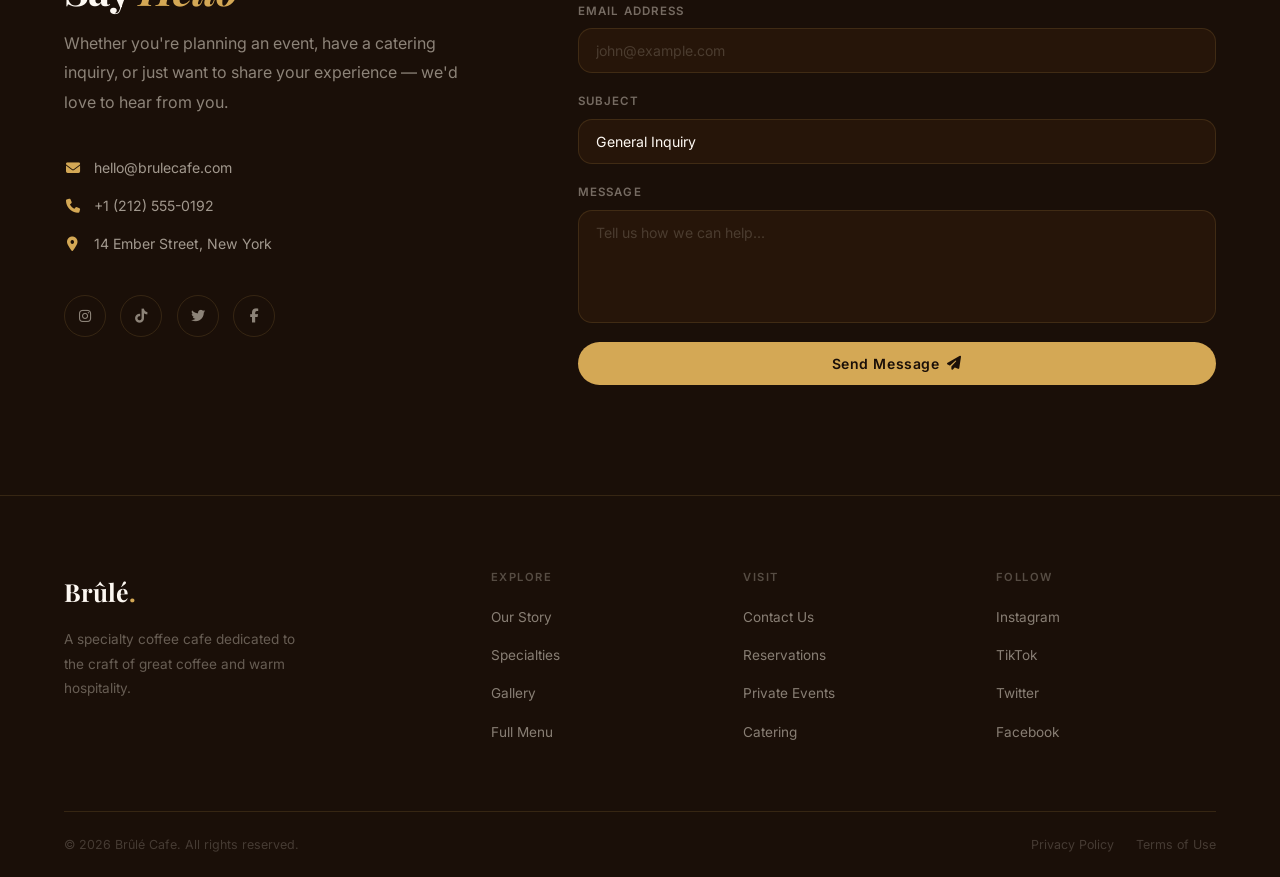
==== commit 48c27341: "Update print statement from 'Hello' to 'Goodbye'" ====
--- a/index.html
+++ b/index.html
@@ -1,416 +1,1154 @@
 <!DOCTYPE html>
 <html lang="en">
 <head>
-  <meta charset="UTF-8" />
-  <meta name="viewport" content="width=device-width, initial-scale=1.0" />
+  <meta charset="UTF-8">
+  <meta name="viewport" content="width=device-width, initial-scale=1.0">
+
   <title>Brûlé Cafe — Where Every Cup Tells a Story</title>
-  <link rel="stylesheet" href="styles.css" />
-  <link href="https://fonts.googleapis.com/css2?family=Playfair+Display:ital,wght@0,400;0,700;0,900;1,400;1,700&family=Inter:wght@300;400;500;600&display=swap" rel="stylesheet" />
-  <link rel="stylesheet" href="https://cdnjs.cloudflare.com/ajax/libs/font-awesome/6.5.0/css/all.min.css" />
+
+  <link rel="stylesheet" href="style.css">
+
+  <link href="https://fonts.googleapis.com/css2?family=Playfair+Display:ital,wght@0,400;0,700;0,900;1,400;1,700&family=Inter:wght@300;400;500;600&display=swap" rel="stylesheet">
+
+  <link rel="stylesheet"
+        href="https://cdnjs.cloudflare.com/ajax/libs/font-awesome/6.5.0/css/all.min.css">
 </head>
+
 <body>
 
-  <!-- NAVBAR -->
+  <!-- =========================
+       NAVBAR
+  ========================== -->
+
   <nav class="navbar">
+
     <div class="nav-inner">
-      <a href="index.html" class="logo">Brûlé<span>.</span></a>
+
+      <a href="index.html" class="logo">
+        Brûlé<span>.</span>
+      </a>
+
       <ul class="nav-links">
-        <li><a href="#about">Our Story</a></li>
-        <li><a href="#specialties">Specialties</a></li>
-        <li><a href="#gallery">Gallery</a></li>
-        <li><a href="#testimonials">Reviews</a></li>
-        <li><a href="menu.html" class="btn-nav">View Menu</a></li>
+
+        <li>
+          <a href="#about">Our Story</a>
+        </li>
+
+        <li>
+          <a href="#specialties">Specialties</a>
+        </li>
+
+        <li>
+          <a href="#gallery">Gallery</a>
+        </li>
+
+        <li>
+          <a href="#testimonials">Reviews</a>
+        </li>
+
+        <li>
+          <a href="menu.html" class="btn-nav">
+            View Menu
+          </a>
+        </li>
+
       </ul>
+
       <div class="hamburger" id="hamburger">
-        <span></span><span></span><span></span>
-      </div>
-    </div>
+        <span></span>
+        <span></span>
+        <span></span>
+      </div>
+
+    </div>
+
   </nav>
 
-  <!-- HERO -->
+
+  <!-- =========================
+       HERO
+  ========================== -->
+
   <section class="hero">
+
     <div class="hero-bg">
-      <img src="https://images.unsplash.com/photo-1501339847302-ac426a4a7cbb?w=1800&q=80" alt="Cafe Interior" />
+
+      <img
+        src="https://images.unsplash.com/photo-1501339847302-ac426a4a7cbb?w=1800&q=80"
+        alt="Cafe Interior"
+      >
+
       <div class="hero-overlay"></div>
-    </div>
+
+    </div>
+
+
     <div class="hero-content">
-      <span class="hero-eyebrow">Est. 2018 · Specialty Coffee</span>
-      <h1>Crafted with<br /><em>Passion & Fire</em></h1>
-      <p class="hero-sub">A sanctuary for coffee lovers. Every cup is a ritual — from single-origin beans to slow-roasted perfection.</p>
+
+      <span class="hero-eyebrow">
+        Est. 2018 · Specialty Coffee
+      </span>
+
+      <h1>
+        Crafted with<br>
+        <em>Passion & Fire</em>
+      </h1>
+
+      <p class="hero-sub">
+        A sanctuary for coffee lovers. Every cup is a ritual —
+        from single-origin beans to slow-roasted perfection.
+      </p>
+
       <div class="hero-actions">
-        <a href="menu.html" class="btn btn-gold btn-lg">Explore Our Menu <i class="fa-solid fa-arrow-right"></i></a>
-        <a href="#about" class="btn btn-ghost">Our Story</a>
-      </div>
+
+        <a href="menu.html" class="btn btn-gold btn-lg">
+          Explore Our Menu
+          <i class="fa-solid fa-arrow-right"></i>
+        </a>
+
+        <a href="#about" class="btn btn-ghost">
+          Our Story
+        </a>
+
+      </div>
+
+
       <div class="hero-nums">
-        <div class="hero-num"><strong>12+</strong><span>Origins</span></div>
-        <div class="hero-num"><strong>40k+</strong><span>Happy Guests</span></div>
-        <div class="hero-num"><strong>6</strong><span>Years of Craft</span></div>
-      </div>
-    </div>
-    <div class="hero-scroll"><span>Scroll</span><div class="scroll-line"></div></div>
+
+        <div class="hero-num">
+          <strong>12+</strong>
+          <span>Origins</span>
+        </div>
+
+        <div class="hero-num">
+          <strong>40k+</strong>
+          <span>Happy Guests</span>
+        </div>
+
+        <div class="hero-num">
+          <strong>6</strong>
+          <span>Years of Craft</span>
+        </div>
+
+      </div>
+
+    </div>
+
+
+    <div class="hero-scroll">
+      <span>Scroll</span>
+      <div class="scroll-line"></div>
+    </div>
+
   </section>
 
-  <!-- MARQUEE -->
+
+  <!-- =========================
+       MARQUEE
+  ========================== -->
+
   <div class="marquee-strip">
+
     <div class="marquee-track">
-      <span>Specialty Coffee</span><span class="dot">✦</span>
-      <span>Fresh Pastries</span><span class="dot">✦</span>
-      <span>Single Origin</span><span class="dot">✦</span>
-      <span>Cold Brew</span><span class="dot">✦</span>
-      <span>Artisan Roasts</span><span class="dot">✦</span>
-      <span>Seasonal Drinks</span><span class="dot">✦</span>
-      <span>Specialty Coffee</span><span class="dot">✦</span>
-      <span>Fresh Pastries</span><span class="dot">✦</span>
-      <span>Single Origin</span><span class="dot">✦</span>
-      <span>Cold Brew</span><span class="dot">✦</span>
-      <span>Artisan Roasts</span><span class="dot">✦</span>
-      <span>Seasonal Drinks</span><span class="dot">✦</span>
-    </div>
+
+      <span>Specialty Coffee</span>
+      <span class="dot">✦</span>
+
+      <span>Fresh Pastries</span>
+      <span class="dot">✦</span>
+
+      <span>Single Origin</span>
+      <span class="dot">✦</span>
+
+      <span>Cold Brew</span>
+      <span class="dot">✦</span>
+
+      <span>Artisan Roasts</span>
+      <span class="dot">✦</span>
+
+      <span>Seasonal Drinks</span>
+      <span class="dot">✦</span>
+
+      <span>Specialty Coffee</span>
+      <span class="dot">✦</span>
+
+      <span>Fresh Pastries</span>
+      <span class="dot">✦</span>
+
+      <span>Single Origin</span>
+      <span class="dot">✦</span>
+
+      <span>Cold Brew</span>
+      <span class="dot">✦</span>
+
+      <span>Artisan Roasts</span>
+      <span class="dot">✦</span>
+
+      <span>Seasonal Drinks</span>
+      <span class="dot">✦</span>
+
+    </div>
+
   </div>
 
-  <!-- ABOUT -->
+
+  <!-- =========================
+       ABOUT
+  ========================== -->
+
   <section class="about" id="about">
+
     <div class="container">
+
       <div class="about-grid">
+
         <div class="about-imgs">
+
           <div class="img-stack">
-            <img class="img-main" src="https://images.unsplash.com/photo-1495474472287-4d71bcdd2085?w=700&q=80" alt="Coffee being poured" />
-            <img class="img-float" src="https://images.unsplash.com/photo-1511537190424-bbbab87ac5eb?w=400&q=80" alt="Latte art" />
-          </div>
+
+            <img
+              class="img-main"
+              src="https://images.unsplash.com/photo-1495474472287-4d71bcdd2085?w=700&q=80"
+              alt="Coffee being poured"
+            >
+
+            <img
+              class="img-float"
+              src="https://images.unsplash.com/photo-1511537190424-bbbab87ac5eb?w=400&q=80"
+              alt="Latte art"
+            >
+
+          </div>
+
+
           <div class="about-badge">
             <strong>6+</strong>
             <span>Years of Craft</span>
           </div>
-        </div>
+
+        </div>
+
+
         <div class="about-text">
-          <span class="tag-label">Our Story</span>
-          <h2>Born From a <em>Love of Coffee</em></h2>
-          <p>Brûlé started as a small corner spot with one espresso machine and a big dream. Today it's become a beloved gathering place for those who take their coffee seriously — and their downtime even more so.</p>
-          <p>We source directly from farms across Ethiopia, Colombia, and Guatemala. Every bean is roasted in-house in small batches to honour its unique character.</p>
+
+          <span class="tag-label">
+            Our Story
+          </span>
+
+          <h2>
+            Born From a <em>Love of Coffee</em>
+          </h2>
+
+          <p>
+            Brûlé started as a small corner spot with one espresso
+            machine and a big dream. Today it's become a beloved
+            gathering place for those who take their coffee seriously —
+            and their downtime even more so.
+          </p>
+
+          <p>
+            We source directly from farms across Ethiopia, Colombia,
+            and Guatemala. Every bean is roasted in-house in small
+            batches to honour its unique character.
+          </p>
+
+
           <div class="about-feats">
-            <div class="about-feat"><i class="fa-solid fa-seedling"></i> Direct-trade beans from 12+ origins</div>
-            <div class="about-feat"><i class="fa-solid fa-fire-flame-curved"></i> In-house small-batch roasting</div>
-            <div class="about-feat"><i class="fa-solid fa-award"></i> Award-winning barista team</div>
-            <div class="about-feat"><i class="fa-solid fa-leaf"></i> Fully compostable packaging</div>
-          </div>
-          <a href="menu.html" class="btn btn-gold">See What We Offer <i class="fa-solid fa-arrow-right"></i></a>
-        </div>
-      </div>
-    </div>
+
+            <div class="about-feat">
+              <i class="fa-solid fa-seedling"></i>
+              Direct-trade beans from 12+ origins
+            </div>
+
+            <div class="about-feat">
+              <i class="fa-solid fa-fire-flame-curved"></i>
+              In-house small-batch roasting
+            </div>
+
+            <div class="about-feat">
+              <i class="fa-solid fa-award"></i>
+              Award-winning barista team
+            </div>
+
+            <div class="about-feat">
+              <i class="fa-solid fa-leaf"></i>
+              Fully compostable packaging
+            </div>
+
+          </div>
+
+
+          <a href="menu.html" class="btn btn-gold">
+            See What We Offer
+            <i class="fa-solid fa-arrow-right"></i>
+          </a>
+
+        </div>
+
+      </div>
+
+    </div>
+
   </section>
 
-  <!-- SPECIALTIES -->
+
+  <!-- =========================
+       SPECIALTIES
+  ========================== -->
+
   <section class="specialties" id="specialties">
+
     <div class="container">
+
       <div class="sec-head">
-        <span class="tag-label">Must Try</span>
-        <h2>Our <em>Signatures</em></h2>
-      </div>
+
+        <span class="tag-label">
+          Must Try
+        </span>
+
+        <h2>
+          Our <em>Signatures</em>
+        </h2>
+
+      </div>
+
+
       <div class="spec-grid">
+
         <div class="spec-card">
+
           <div class="spec-img">
-            <img src="https://images.unsplash.com/photo-1534040385115-33dcb3acba5b?w=600&q=80" alt="Cortado" />
-          </div>
+            <img
+              src="https://images.unsplash.com/photo-1534040385115-33dcb3acba5b?w=600&q=80"
+              alt="Cortado"
+            >
+          </div>
+
           <div class="spec-body">
-            <span class="spec-cat">Espresso</span>
-            <h3>Brûlé Cortado</h3>
-            <p>A perfectly balanced 1:1 ratio of our house espresso and silky steamed milk. Simple, precise, unforgettable.</p>
-            <div class="spec-price">$4.50</div>
-          </div>
-        </div>
+
+            <span class="spec-cat">
+              Espresso
+            </span>
+
+            <h3>
+              Brûlé Cortado
+            </h3>
+
+            <p>
+              A perfectly balanced 1:1 ratio of our house espresso
+              and silky steamed milk. Simple, precise, unforgettable.
+            </p>
+
+            <div class="spec-price">
+              $4.50
+            </div>
+
+          </div>
+
+        </div>
+
+
         <div class="spec-card">
+
           <div class="spec-img">
-            <img src="https://images.unsplash.com/photo-1461023058943-07fcbe16d735?w=600&q=80" alt="Cold Brew" />
-          </div>
+            <img
+              src="https://images.unsplash.com/photo-1461023058943-07fcbe16d735?w=600&q=80"
+              alt="Cold Brew"
+            >
+          </div>
+
           <div class="spec-body">
-            <span class="spec-cat">Cold Brew</span>
-            <h3>Dark Ember Cold Brew</h3>
-            <p>24-hour slow-steeped dark roast over ice, finished with a hint of toasted vanilla and brown sugar.</p>
-            <div class="spec-price">$5.80</div>
-          </div>
-        </div>
+
+            <span class="spec-cat">
+              Cold Brew
+            </span>
+
+            <h3>
+              Dark Ember Cold Brew
+            </h3>
+
+            <p>
+              24-hour slow-steeped dark roast over ice, finished
+              with a hint of toasted vanilla and brown sugar.
+            </p>
+
+            <div class="spec-price">
+              $5.80
+            </div>
+
+          </div>
+
+        </div>
+
+
         <div class="spec-card">
+
           <div class="spec-img">
-            <img src="https://images.unsplash.com/photo-1558618666-fcd25c85cd64?w=600&q=80" alt="Croissant" />
-          </div>
+            <img
+              src="https://images.unsplash.com/photo-1558618666-fcd25c85cd64?w=600&q=80"
+              alt="Croissant"
+            >
+          </div>
+
           <div class="spec-body">
-            <span class="spec-cat">Bakery</span>
-            <h3>Cardamom Croissant</h3>
-            <p>Buttery, flaky, and layered with house-made cardamom cream and a drizzle of dark honey glaze.</p>
-            <div class="spec-price">$4.20</div>
-          </div>
-        </div>
-      </div>
-    </div>
+
+            <span class="spec-cat">
+              Bakery
+            </span>
+
+            <h3>
+              Cardamom Croissant
+            </h3>
+
+            <p>
+              Buttery, flaky, and layered with house-made cardamom
+              cream and a drizzle of dark honey glaze.
+            </p>
+
+            <div class="spec-price">
+              $4.20
+            </div>
+
+          </div>
+
+        </div>
+
+      </div>
+
+    </div>
+
   </section>
 
-  <!-- EXPERIENCE -->
+
+  <!-- =========================
+       EXPERIENCE
+  ========================== -->
+
   <section class="experience" id="experience">
+
     <div class="container">
+
       <div class="exp-grid">
+
         <div class="exp-img-wrap">
-          <img src="https://images.unsplash.com/photo-1554118811-1e0d58224f24?w=900&q=80" alt="Cafe Atmosphere" />
-          <div class="exp-img-badge"><i class="fa-solid fa-star"></i> 4.9 on Google · 2,400+ reviews</div>
-        </div>
+
+          <img
+            src="https://images.unsplash.com/photo-1554118811-1e0d58224f24?w=900&q=80"
+            alt="Cafe Atmosphere"
+          >
+
+          <div class="exp-img-badge">
+            <i class="fa-solid fa-star"></i>
+            4.9 on Google · 2,400+ reviews
+          </div>
+
+        </div>
+
+
         <div class="exp-text">
-          <span class="tag-label">The Brûlé Experience</span>
-          <h2>More Than Just <em>Coffee</em></h2>
-          <p>We built a space where slowing down is encouraged. Warm lighting, curated playlists, and a team that remembers your order.</p>
+
+          <span class="tag-label">
+            The Brûlé Experience
+          </span>
+
+          <h2>
+            More Than Just <em>Coffee</em>
+          </h2>
+
+          <p>
+            We built a space where slowing down is encouraged.
+            Warm lighting, curated playlists, and a team that
+            remembers your order.
+          </p>
+
+
           <div class="exp-feats">
+
             <div class="exp-feat">
-              <div class="exp-feat-icon"><i class="fa-solid fa-mug-hot"></i></div>
+
+              <div class="exp-feat-icon">
+                <i class="fa-solid fa-mug-hot"></i>
+              </div>
+
               <div class="exp-feat-text">
-                <h4>Barista Craftsmanship</h4>
-                <p>All our baristas are certified and trained in specialty extraction techniques.</p>
+
+                <h4>
+                  Barista Craftsmanship
+                </h4>
+
+                <p>
+                  All our baristas are certified and trained in
+                  specialty extraction techniques.
+                </p>
+
               </div>
-            </div>
+
+            </div>
+
+
             <div class="exp-feat">
-              <div class="exp-feat-icon"><i class="fa-solid fa-wifi"></i></div>
+
+              <div class="exp-feat-icon">
+                <i class="fa-solid fa-wifi"></i>
+              </div>
+
               <div class="exp-feat-text">
-                <h4>Work-Friendly Space</h4>
-                <p>Fast Wi-Fi, ample power outlets, and quiet corners perfect for deep work.</p>
+
+                <h4>
+                  Work-Friendly Space
+                </h4>
+
+                <p>
+                  Fast Wi-Fi, ample power outlets, and quiet
+                  corners perfect for deep work.
+                </p>
+
               </div>
-            </div>
+
+            </div>
+
+
             <div class="exp-feat">
-              <div class="exp-feat-icon"><i class="fa-solid fa-music"></i></div>
+
+              <div class="exp-feat-icon">
+                <i class="fa-solid fa-music"></i>
+              </div>
+
               <div class="exp-feat-text">
-                <h4>Live Sessions</h4>
-                <p>Acoustic sets every Friday evening. Relax with good music and great coffee.</p>
+
+                <h4>
+                  Live Sessions
+                </h4>
+
+                <p>
+                  Acoustic sets every Friday evening. Relax with
+                  good music and great coffee.
+                </p>
+
               </div>
-            </div>
-          </div>
-        </div>
-      </div>
-    </div>
+
+            </div>
+
+          </div>
+
+        </div>
+
+      </div>
+
+    </div>
+
   </section>
 
-  <!-- GALLERY -->
+
+  <!-- =========================
+       GALLERY
+  ========================== -->
+
   <section class="gallery" id="gallery">
+
     <div class="container">
+
       <div class="sec-head">
-        <span class="tag-label">Gallery</span>
-        <h2>A Peek <em>Inside</em></h2>
-      </div>
+
+        <span class="tag-label">
+          Gallery
+        </span>
+
+        <h2>
+          A Peek <em>Inside</em>
+        </h2>
+
+      </div>
+
+
       <div class="gallery-grid">
+
         <div class="g-item">
-          <img src="https://images.unsplash.com/photo-1445116572660-236099ec97a0?w=900&q=80" alt="Cafe Interior" />
-        </div>
+          <img
+            src="https://images.unsplash.com/photo-1445116572660-236099ec97a0?w=900&q=80"
+            alt="Cafe Interior"
+          >
+        </div>
+
         <div class="g-item">
-          <img src="https://images.unsplash.com/photo-1570197788417-0e82375c9371?w=500&q=80" alt="Latte" />
-        </div>
+          <img
+            src="https://images.unsplash.com/photo-1570197788417-0e82375c9371?w=500&q=80"
+            alt="Latte"
+          >
+        </div>
+
         <div class="g-item">
-          <img src="https://images.unsplash.com/photo-1509042239860-f550ce710b93?w=500&q=80" alt="Espresso" />
-        </div>
+          <img
+            src="https://images.unsplash.com/photo-1509042239860-f550ce710b93?w=500&q=80"
+            alt="Espresso"
+          >
+        </div>
+
         <div class="g-item">
-          <img src="https://images.unsplash.com/photo-1497935586351-b67a49e012bf?w=900&q=80" alt="Coffee Beans" />
-        </div>
+          <img
+            src="https://images.unsplash.com/photo-1497935586351-b67a49e012bf?w=900&q=80"
+            alt="Coffee Beans"
+          >
+        </div>
+
         <div class="g-item">
-          <img src="https://images.unsplash.com/photo-1462545902565-9b9e18f9a6a5?w=500&q=80" alt="Pastries" />
-        </div>
-      </div>
-    </div>
+          <img
+            src="https://images.unsplash.com/photo-1462545902565-9b9e18f9a6a5?w=500&q=80"
+            alt="Pastries"
+          >
+        </div>
+
+      </div>
+
+    </div>
+
   </section>
 
-  <!-- TESTIMONIALS -->
+
+  <!-- =========================
+       TESTIMONIALS
+  ========================== -->
+
   <section class="testimonials" id="testimonials">
+
     <div class="container">
+
       <div class="sec-head">
-        <span class="tag-label">Guest Reviews</span>
-        <h2>What Our <em>Guests Say</em></h2>
-      </div>
+
+        <span class="tag-label">
+          Guest Reviews
+        </span>
+
+        <h2>
+          What Our <em>Guests Say</em>
+        </h2>
+
+      </div>
+
+
       <div class="testi-grid">
+
         <div class="testi-card">
-          <div class="stars">★★★★★</div>
-          <p>"Brûlé has completely ruined every other coffee shop for me. The cortado here is on another level — smooth, rich, and perfectly balanced every single time."</p>
+
+          <div class="stars">
+            ★★★★★
+          </div>
+
+          <p>
+            "Brûlé has completely ruined every other coffee shop
+            for me. The cortado here is on another level — smooth,
+            rich, and perfectly balanced every single time."
+          </p>
+
           <div class="testi-author">
-            <img src="https://images.unsplash.com/photo-1494790108377-be9c29b29330?w=80&q=80" alt="Lena K." />
-            <div><strong>Lena Kowalski</strong><span>Regular Guest</span></div>
-          </div>
-        </div>
+
+            <img
+              src="https://images.unsplash.com/photo-1494790108377-be9c29b29330?w=80&q=80"
+              alt="Lena K."
+            >
+
+            <div>
+              <strong>Lena Kowalski</strong>
+              <span>Regular Guest</span>
+            </div>
+
+          </div>
+
+        </div>
+
+
         <div class="testi-card feat">
-          <div class="stars">★★★★★</div>
-          <p>"The atmosphere here is unmatched. I work remotely and Brûlé is basically my second office. The cold brew keeps me going and the staff always makes me feel welcome."</p>
+
+          <div class="stars">
+            ★★★★★
+          </div>
+
+          <p>
+            "The atmosphere here is unmatched. I work remotely
+            and Brûlé is basically my second office. The cold brew
+            keeps me going and the staff always makes me feel welcome."
+          </p>
+
           <div class="testi-author">
-            <img src="https://images.unsplash.com/photo-1507003211169-0a1dd7228f2d?w=80&q=80" alt="James R." />
-            <div><strong>James Rourke</strong><span>Freelance Designer</span></div>
-          </div>
-        </div>
+
+            <img
+              src="https://images.unsplash.com/photo-1507003211169-0a1dd7228f2d?w=80&q=80"
+              alt="James R."
+            >
+
+            <div>
+              <strong>James Rourke</strong>
+              <span>Freelance Designer</span>
+            </div>
+
+          </div>
+
+        </div>
+
+
         <div class="testi-card">
-          <div class="stars">★★★★★</div>
-          <p>"The cardamom croissant is a religious experience. I've tried to recreate it at home and failed every time. So I just keep coming back — which is probably the point."</p>
+
+          <div class="stars">
+            ★★★★★
+          </div>
+
+          <p>
+            "The cardamom croissant is a religious experience.
+            I've tried to recreate it at home and failed every time.
+            So I just keep coming back — which is probably the point."
+          </p>
+
           <div class="testi-author">
-            <img src="https://images.unsplash.com/photo-1438761681033-6461ffad8d80?w=80&q=80" alt="Sara M." />
-            <div><strong>Sara Mansouri</strong><span>Food Blogger</span></div>
-          </div>
-        </div>
-      </div>
-    </div>
+
+            <img
+              src="https://images.unsplash.com/photo-1438761681033-6461ffad8d80?w=80&q=80"
+              alt="Sara M."
+            >
+
+            <div>
+              <strong>Sara Mansouri</strong>
+              <span>Food Blogger</span>
+            </div>
+
+          </div>
+
+        </div>
+
+      </div>
+
+    </div>
+
   </section>
 
-  <!-- CTA BANNER -->
+
+  <!-- =========================
+       CTA
+  ========================== -->
+
   <section class="cta-banner">
+
     <div class="cta-bg">
-      <img src="https://images.unsplash.com/photo-1521017432531-fbd92d768814?w=1800&q=80" alt="Coffee Shop" />
+
+      <img
+        src="https://images.unsplash.com/photo-1521017432531-fbd92d768814?w=1800&q=80"
+        alt="Coffee Shop"
+      >
+
       <div class="cta-overlay"></div>
-    </div>
+
+    </div>
+
+
     <div class="cta-inner">
-      <span class="tag-label">Come Visit Us</span>
-      <h2>Your Table is <em>Waiting</em></h2>
-      <p>Walk in, sit down, and let us take care of the rest. We're open daily from 7am to 10pm.</p>
-      <a href="menu.html" class="btn btn-gold btn-lg">Explore The Menu <i class="fa-solid fa-arrow-right"></i></a>
-    </div>
+
+      <span class="tag-label">
+        Come Visit Us
+      </span>
+
+      <h2>
+        Your Table is <em>Waiting</em>
+      </h2>
+
+      <p>
+        Walk in, sit down, and let us take care of the rest.
+        We're open daily from 7am to 10pm.
+      </p>
+
+      <a href="menu.html" class="btn btn-gold btn-lg">
+        Explore The Menu
+        <i class="fa-solid fa-arrow-right"></i>
+      </a>
+
+    </div>
+
   </section>
 
-  <!-- HOURS & LOCATION -->
+
+  <!-- =========================
+       HOURS & LOCATION
+  ========================== -->
+
   <section class="info-sec">
+
     <div class="container">
+
       <div class="sec-head">
-        <span class="tag-label">Find Us</span>
-        <h2>Hours & <em>Location</em></h2>
-      </div>
+
+        <span class="tag-label">
+          Find Us
+        </span>
+
+        <h2>
+          Hours & <em>Location</em>
+        </h2>
+
+      </div>
+
+
       <div class="info-grid">
+
         <div class="info-card">
-          <div class="info-icon"><i class="fa-solid fa-clock"></i></div>
-          <h3>Opening Hours</h3>
+
+          <div class="info-icon">
+            <i class="fa-solid fa-clock"></i>
+          </div>
+
+          <h3>
+            Opening Hours
+          </h3>
+
           <ul>
             <li>Mon – Fri: 7:00am – 10:00pm</li>
             <li>Saturday: 8:00am – 11:00pm</li>
             <li>Sunday: 9:00am – 9:00pm</li>
           </ul>
-        </div>
+
+        </div>
+
+
         <div class="info-card">
-          <div class="info-icon"><i class="fa-solid fa-location-dot"></i></div>
-          <h3>Our Location</h3>
-          <p>14 Ember Street, West End<br />New York, NY 10001<br />Near the Central Park South entrance</p>
-        </div>
+
+          <div class="info-icon">
+            <i class="fa-solid fa-location-dot"></i>
+          </div>
+
+          <h3>
+            Our Location
+          </h3>
+
+          <p>
+            14 Ember Street, West End<br>
+            New York, NY 10001<br>
+            Near the Central Park South entrance
+          </p>
+
+        </div>
+
+
         <div class="info-card">
-          <div class="info-icon"><i class="fa-solid fa-phone"></i></div>
-          <h3>Reservations</h3>
-          <p>+1 (212) 555-0192<br />hello@brulecafe.com<br />Walk-ins always welcome</p>
-        </div>
-      </div>
-    </div>
+
+          <div class="info-icon">
+            <i class="fa-solid fa-phone"></i>
+          </div>
+
+          <h3>
+            Reservations
+          </h3>
+
+          <p>
+            +1 (212) 555-0192<br>
+            hello@brulecafe.com<br>
+            Walk-ins always welcome
+          </p>
+
+        </div>
+
+      </div>
+
+    </div>
+
   </section>
 
-  <!-- CONTACT -->
+
+  <!-- =========================
+       CONTACT
+  ========================== -->
+
   <section class="contact" id="contact">
+
     <div class="container">
+
       <div class="contact-grid">
+
         <div class="contact-info">
-          <span class="tag-label">Get In Touch</span>
-          <h2>Say <em>Hello</em></h2>
-          <p>Whether you're planning an event, have a catering inquiry, or just want to share your experience — we'd love to hear from you.</p>
+
+          <span class="tag-label">
+            Get In Touch
+          </span>
+
+          <h2>
+            Say <em>Hello</em>
+          </h2>
+
+          <p>
+            Whether you're planning an event, have a catering inquiry,
+            or just want to share your experience — we'd love to hear
+            from you.
+          </p>
+
+
           <ul class="contact-dets">
-            <li><i class="fa-solid fa-envelope"></i> hello@brulecafe.com</li>
-            <li><i class="fa-solid fa-phone"></i> +1 (212) 555-0192</li>
-            <li><i class="fa-solid fa-location-dot"></i> 14 Ember Street, New York</li>
+
+            <li>
+              <i class="fa-solid fa-envelope"></i>
+              hello@brulecafe.com
+            </li>
+
+            <li>
+              <i class="fa-solid fa-phone"></i>
+              +1 (212) 555-0192
+            </li>
+
+            <li>
+              <i class="fa-solid fa-location-dot"></i>
+              14 Ember Street, New York
+            </li>
+
           </ul>
+
+
           <div class="socials">
-            <a href="#"><i class="fa-brands fa-instagram"></i></a>
-            <a href="#"><i class="fa-brands fa-tiktok"></i></a>
-            <a href="#"><i class="fa-brands fa-twitter"></i></a>
-            <a href="#"><i class="fa-brands fa-facebook-f"></i></a>
-          </div>
-        </div>
+
+            <a href="#">
+              <i class="fa-brands fa-instagram"></i>
+            </a>
+
+            <a href="#">
+              <i class="fa-brands fa-tiktok"></i>
+            </a>
+
+            <a href="#">
+              <i class="fa-brands fa-twitter"></i>
+            </a>
+
+            <a href="#">
+              <i class="fa-brands fa-facebook-f"></i>
+            </a>
+
+          </div>
+
+        </div>
+
+
         <form class="c-form">
+
           <div class="form-row">
+
             <div class="form-group">
+
               <label>First Name</label>
-              <input type="text" placeholder="John" />
-            </div>
+
+              <input
+                type="text"
+                placeholder="John"
+              >
+
+            </div>
+
+
             <div class="form-group">
+
               <label>Last Name</label>
-              <input type="text" placeholder="Doe" />
-            </div>
-          </div>
+
+              <input
+                type="text"
+                placeholder="Doe"
+              >
+
+            </div>
+
+          </div>
+
+
           <div class="form-group">
+
             <label>Email Address</label>
-            <input type="email" placeholder="john@example.com" />
-          </div>
+
+            <input
+              type="email"
+              placeholder="john@example.com"
+            >
+
+          </div>
+
+
           <div class="form-group">
+
             <label>Subject</label>
+
             <select>
+
               <option>General Inquiry</option>
               <option>Event / Private Booking</option>
               <option>Catering Request</option>
               <option>Feedback</option>
               <option>Press & Media</option>
+
             </select>
-          </div>
+
+          </div>
+
+
           <div class="form-group">
+
             <label>Message</label>
-            <textarea rows="5" placeholder="Tell us how we can help..."></textarea>
-          </div>
-          <button type="submit" class="btn btn-gold btn-full">Send Message <i class="fa-solid fa-paper-plane"></i></button>
+
+            <textarea
+              rows="5"
+              placeholder="Tell us how we can help..."
+            ></textarea>
+
+          </div>
+
+
+          <button
+            type="submit"
+            class="btn btn-gold btn-full"
+          >
+            Send Message
+            <i class="fa-solid fa-paper-plane"></i>
+          </button>
+
         </form>
-      </div>
-    </div>
+
+      </div>
+
+    </div>
+
   </section>
 
-  <!-- FOOTER -->
+
+  <!-- =========================
+       FOOTER
+  ========================== -->
+
   <footer class="footer">
+
     <div class="container">
+
       <div class="footer-top">
+
         <div class="footer-brand">
-          <a href="index.html" class="logo">Brûlé<span>.</span></a>
-          <p>A specialty coffee cafe dedicated to the craft of great coffee and warm hospitality.</p>
-        </div>
+
+          <a href="index.html" class="logo">
+            Brûlé<span>.</span>
+          </a>
+
+          <p>
+            A specialty coffee cafe dedicated to the craft of
+            great coffee and warm hospitality.
+          </p>
+
+        </div>
+
+
         <div class="footer-cols">
+
           <div class="footer-col">
+
             <h4>Explore</h4>
+
             <ul>
-              <li><a href="#about">Our Story</a></li>
-              <li><a href="#specialties">Specialties</a></li>
-              <li><a href="#gallery">Gallery</a></li>
-              <li><a href="menu.html">Full Menu</a></li>
+
+              <li>
+                <a href="#about">Our Story</a>
+              </li>
+
+              <li>
+                <a href="#specialties">Specialties</a>
+              </li>
+
+              <li>
+                <a href="#gallery">Gallery</a>
+              </li>
+
+              <li>
+                <a href="menu.html">Full Menu</a>
+              </li>
+
             </ul>
-          </div>
+
+          </div>
+
+
           <div class="footer-col">
+
             <h4>Visit</h4>
+
             <ul>
-              <li><a href="#contact">Contact Us</a></li>
-              <li><a href="#">Reservations</a></li>
-              <li><a href="#">Private Events</a></li>
-              <li><a href="#">Catering</a></li>
+
+              <li>
+                <a href="#contact">Contact Us</a>
+              </li>
+
+              <li>
+                <a href="#">Reservations</a>
+              </li>
+
+              <li>
+                <a href="#">Private Events</a>
+              </li>
+
+              <li>
+                <a href="#">Catering</a>
+              </li>
+
             </ul>
-          </div>
+
+          </div>
+
+
           <div class="footer-col">
+
             <h4>Follow</h4>
+
             <ul>
-              <li><a href="#">Instagram</a></li>
-              <li><a href="#">TikTok</a></li>
-              <li><a href="#">Twitter</a></li>
-              <li><a href="#">Facebook</a></li>
+
+              <li>
+                <a href="#">Instagram</a>
+              </li>
+
+              <li>
+                <a href="#">TikTok</a>
+              </li>
+
+              <li>
+                <a href="#">Twitter</a>
+              </li>
+
+              <li>
+                <a href="#">Facebook</a>
+              </li>
+
             </ul>
-          </div>
-        </div>
-      </div>
+
+          </div>
+
+        </div>
+
+      </div>
+
+
       <div class="footer-btm">
-        <p>© 2026 Brûlé Cafe. All rights reserved.</p>
+
+        <p>
+          © 2026 Brûlé Cafe. All rights reserved.
+        </p>
+
         <div class="footer-legal">
-          <a href="#">Privacy Policy</a>
-          <a href="#">Terms of Use</a>
-        </div>
-      </div>
-    </div>
+
+          <a href="#">
+            Privacy Policy
+          </a>
+
+          <a href="#">
+            Terms of Use
+          </a>
+
+        </div>
+
+      </div>
+
+    </div>
+
   </footer>
 
-  <script>
-    const navbar = document.querySelector('.navbar');
-    window.addEventListener('scroll', () => navbar.classList.toggle('scrolled', window.scrollY > 50));
-
-    const hamburger = document.getElementById('hamburger');
-    const navLinks  = document.querySelector('.nav-links');
-    hamburger.addEventListener('click', () => {
-      navLinks.classList.toggle('open');
-      hamburger.classList.toggle('active');
-    });
-
-    const observer = new IntersectionObserver(entries => {
-      entries.forEach(e => { if (e.isIntersecting) e.target.classList.add('visible'); });
-    }, { threshold: 0.1 });
-
-    document.querySelectorAll('.spec-card, .g-item, .testi-card, .about-badge').forEach(el => observer.observe(el));
-  </script>
+
+  <!-- =========================
+       EXTERNAL JAVASCRIPT
+  ========================== -->
+
+  <script src="script.js"></script>
+
 </body>
 </html>
--- a/style.css
+++ b/style.css
@@ -0,0 +1,1208 @@
+/* ============================================================
+   BRÛLÉ CAFE — styles.css
+   Palette: espresso · cream · gold · terracotta
+   ============================================================ */
+
+:root {
+  --espresso:   #1a0f08;
+  --dark:       #261509;
+  --roast:      #3a1f0d;
+  --warm:       #5a2e12;
+  --gold:       #d4a855;
+  --gold-light: #e8c98a;
+  --caramel:    #c07a3a;
+  --cream:      #f5ede0;
+  --cream-dk:   #e8d8c4;
+  --white:      #fdf8f2;
+  --terra:      #b85c38;
+  --muted:      #9e7c5e;
+  --border:     rgba(212,168,85,0.15);
+
+  --serif: 'Playfair Display', Georgia, serif;
+  --sans:  'Inter', system-ui, sans-serif;
+
+  --r-sm: 6px;
+  --r-md: 14px;
+  --r-lg: 24px;
+
+  --sh-sm: 0 2px 12px rgba(26,15,8,0.3);
+  --sh-md: 0 8px 40px rgba(26,15,8,0.45);
+  --sh-lg: 0 20px 80px rgba(26,15,8,0.55);
+
+  --t:  all 0.35s cubic-bezier(0.25,0.46,0.45,0.94);
+  --tf: all 0.2s ease;
+}
+
+/* ---------- Reset ---------- */
+*,*::before,*::after{box-sizing:border-box;margin:0;padding:0}
+html{scroll-behavior:smooth;font-size:16px}
+body{background:var(--espresso);color:var(--cream);font-family:var(--sans);font-weight:400;line-height:1.7;overflow-x:hidden;-webkit-font-smoothing:antialiased}
+img{display:block;width:100%;height:100%;object-fit:cover}
+a{text-decoration:none;color:inherit}
+ul{list-style:none}
+button,input,select,textarea{font-family:inherit}
+
+.container{width:90%;max-width:1280px;margin-inline:auto}
+
+/* ---------- Type ---------- */
+h1,h2,h3,h4{font-family:var(--serif);line-height:1.12;letter-spacing:-0.02em}
+em{font-style:italic;color:var(--gold)}
+
+.tag-label{
+  display:inline-block;font-size:.7rem;font-weight:600;
+  letter-spacing:.2em;text-transform:uppercase;color:var(--gold);
+  padding:5px 14px;border:1px solid rgba(212,168,85,.3);border-radius:100px;
+  margin-bottom:1.4rem
+}
+.sec-head{text-align:center;margin-bottom:3.5rem}
+.sec-head h2{font-size:clamp(1.9rem,4vw,3rem);color:var(--white)}
+
+/* ---------- Buttons ---------- */
+.btn{
+  display:inline-flex;align-items:center;gap:8px;
+  font-size:.875rem;font-weight:600;letter-spacing:.04em;
+  padding:13px 30px;border-radius:100px;border:none;cursor:pointer;
+  transition:var(--t)
+}
+.btn-gold{background:var(--gold);color:var(--espresso)}
+.btn-gold:hover{background:var(--gold-light);transform:translateY(-2px);box-shadow:0 8px 28px rgba(212,168,85,.35)}
+.btn-ghost{background:transparent;color:var(--cream);border:1px solid rgba(245,237,224,.22)}
+.btn-ghost:hover{border-color:var(--gold);color:var(--gold);transform:translateY(-2px)}
+.btn-ghost i,.btn-gold i{transition:transform .3s}
+.btn-ghost:hover i,.btn-gold:hover i{transform:translateX(4px)}
+.btn-lg{padding:17px 42px;font-size:1rem}
+.btn-full{width:100%;justify-content:center}
+
+/* nav button */
+.btn-nav{
+  background:var(--gold);color:var(--espresso);
+  padding:9px 22px;border-radius:100px;font-size:.83rem;font-weight:600;
+  transition:var(--t)
+}
+.btn-nav:hover{background:var(--gold-light);box-shadow:0 4px 18px rgba(212,168,85,.3)}
+
+/* ============================================================
+   NAVBAR
+   ============================================================ */
+.navbar{
+  position:fixed;top:0;left:0;right:0;z-index:1000;
+  padding:22px 0;transition:var(--t)
+}
+.navbar.scrolled{
+  background:rgba(26,15,8,.93);backdrop-filter:blur(20px);
+  -webkit-backdrop-filter:blur(20px);
+  padding:14px 0;border-bottom:1px solid var(--border);
+  box-shadow:0 4px 28px rgba(0,0,0,.4)
+}
+.nav-inner{
+  display:flex;align-items:center;justify-content:space-between;
+  width:90%;max-width:1280px;margin-inline:auto
+}
+.logo{font-family:var(--serif);font-size:1.65rem;font-weight:700;color:var(--white)}
+.logo span{color:var(--gold)}
+.nav-links{display:flex;align-items:center;gap:2.4rem}
+.nav-links a{font-size:.85rem;font-weight:500;color:rgba(245,237,224,.7);transition:var(--tf);position:relative}
+.nav-links a:not(.btn-nav)::after{
+  content:'';position:absolute;bottom:-4px;left:0;
+  width:0;height:1px;background:var(--gold);transition:width .3s
+}
+.nav-links a:not(.btn-nav):hover{color:var(--white)}
+.nav-links a:not(.btn-nav):hover::after{width:100%}
+
+.hamburger{display:none;flex-direction:column;gap:5px;cursor:pointer;z-index:1001}
+.hamburger span{display:block;width:24px;height:2px;background:var(--cream);border-radius:2px;transition:var(--t)}
+.hamburger.active span:nth-child(1){transform:translateY(7px) rotate(45deg)}
+.hamburger.active span:nth-child(2){opacity:0}
+.hamburger.active span:nth-child(3){transform:translateY(-7px) rotate(-45deg)}
+
+/* ============================================================
+   HERO
+   ============================================================ */
+.hero{position:relative;height:100vh;min-height:680px;display:flex;align-items:center;overflow:hidden}
+.hero-bg{position:absolute;inset:0;z-index:0}
+.hero-bg img{width:100%;height:100%;object-fit:cover;transform:scale(1.06);animation:hzoom 14s ease-in-out infinite alternate}
+@keyframes hzoom{from{transform:scale(1.06)}to{transform:scale(1.13)}}
+.hero-overlay{
+  position:absolute;inset:0;
+  background:linear-gradient(135deg,rgba(26,15,8,.93) 0%,rgba(26,15,8,.7) 55%,rgba(26,15,8,.42) 100%)
+}
+.hero-content{position:relative;z-index:1;width:90%;max-width:1280px;margin-inline:auto;padding-top:80px}
+.hero-eyebrow{
+  display:inline-block;font-size:.7rem;font-weight:600;letter-spacing:.2em;
+  text-transform:uppercase;color:var(--gold);padding:5px 14px;
+  border:1px solid rgba(212,168,85,.32);border-radius:100px;margin-bottom:1.8rem;
+  animation:fup .8s ease both
+}
+.hero h1{
+  font-size:clamp(2.8rem,7vw,5.8rem);font-weight:900;color:var(--white);
+  line-height:1.04;margin-bottom:1.2rem;animation:fup .9s .1s ease both
+}
+.hero h1 em{
+  display:block;font-style:italic;
+  background:linear-gradient(90deg,var(--gold),var(--gold-light));
+  -webkit-background-clip:text;-webkit-text-fill-color:transparent;background-clip:text
+}
+.hero-sub{
+  font-size:1rem;color:rgba(245,237,224,.58);max-width:460px;
+  margin-bottom:2.4rem;line-height:1.85;animation:fup 1s .2s ease both
+}
+.hero-actions{display:flex;align-items:center;gap:1.2rem;flex-wrap:wrap;animation:fup 1s .3s ease both}
+.hero-nums{
+  display:flex;gap:2.5rem;margin-top:3.5rem;
+  padding-top:2.5rem;border-top:1px solid rgba(212,168,85,.15);
+  animation:fup 1s .45s ease both
+}
+.hero-num strong{display:block;font-family:var(--serif);font-size:2rem;font-weight:700;color:var(--gold);line-height:1}
+.hero-num span{font-size:.72rem;color:rgba(245,237,224,.45);text-transform:uppercase;letter-spacing:.1em;margin-top:4px;display:block}
+
+.hero-scroll{
+  position:absolute;bottom:36px;left:50%;transform:translateX(-50%);z-index:1;
+  display:flex;flex-direction:column;align-items:center;gap:9px;
+  color:rgba(245,237,224,.3);font-size:.66rem;letter-spacing:.14em;text-transform:uppercase
+}
+.scroll-line{width:1px;height:48px;background:linear-gradient(to bottom,rgba(212,168,85,.8),transparent);animation:sp 1.8s ease-in-out infinite}
+@keyframes sp{0%,100%{opacity:.3}50%{opacity:1}}
+@keyframes fup{from{opacity:0;transform:translateY(28px)}to{opacity:1;transform:translateY(0)}}
+
+/* ============================================================
+   MARQUEE
+   ============================================================ */
+.marquee-strip{background:var(--gold);padding:13px 0;overflow:hidden}
+.marquee-track{display:flex;gap:2.4rem;align-items:center;width:max-content;animation:mq 28s linear infinite}
+.marquee-track span{font-size:.76rem;font-weight:600;letter-spacing:.14em;text-transform:uppercase;color:var(--espresso);white-space:nowrap}
+.marquee-track .dot{font-size:.58rem;opacity:.5}
+@keyframes mq{from{transform:translateX(0)}to{transform:translateX(-50%)}}
+
+/* ============================================================
+   ABOUT
+   ============================================================ */
+.about{padding:110px 0;background:var(--espresso)}
+.about-grid{display:grid;grid-template-columns:1fr 1fr;gap:5.5rem;align-items:center}
+
+.about-imgs{position:relative}
+.img-stack{position:relative;height:500px;border-radius:var(--r-lg);overflow:visible}
+.img-stack .img-main{width:100%;height:100%;object-fit:cover;border-radius:var(--r-lg);transition:transform .6s}
+.img-stack:hover .img-main{transform:scale(1.03)}
+.img-stack .img-float{
+  position:absolute;bottom:-34px;right:-34px;
+  width:185px;height:185px;border-radius:var(--r-md);
+  border:4px solid var(--espresso);box-shadow:var(--sh-md);
+  object-fit:cover;transition:transform .4s
+}
+.img-stack:hover .img-float{transform:translate(-5px,-5px)}
+.about-badge{
+  position:absolute;top:28px;left:-28px;
+  background:var(--gold);color:var(--espresso);
+  padding:18px 24px;border-radius:var(--r-md);
+  box-shadow:var(--sh-md);text-align:center;
+  opacity:0;transform:translateX(-20px);
+  transition:opacity .6s,transform .6s
+}
+.about-badge.visible{opacity:1;transform:translateX(0)}
+.about-badge strong{display:block;font-family:var(--serif);font-size:2.3rem;font-weight:900;line-height:1;margin-bottom:3px}
+.about-badge span{font-size:.7rem;font-weight:600;letter-spacing:.08em;text-transform:uppercase}
+
+.about-text h2{font-size:clamp(1.9rem,3.5vw,2.7rem);color:var(--white);margin-bottom:1.3rem}
+.about-text p{color:rgba(245,237,224,.58);font-size:.96rem;margin-bottom:1.1rem;line-height:1.85}
+.about-feats{display:flex;flex-direction:column;gap:.9rem;margin:1.8rem 0 2.4rem}
+.about-feat{display:flex;align-items:center;gap:11px;font-size:.88rem;color:rgba(245,237,224,.72)}
+.about-feat i{color:var(--gold);width:16px}
+
+/* ============================================================
+   SPECIALTIES
+   ============================================================ */
+.specialties{padding:110px 0;background:var(--dark)}
+.spec-grid{display:grid;grid-template-columns:repeat(3,1fr);gap:1.4rem}
+.spec-card{
+  background:var(--roast);border:1px solid var(--border);
+  border-radius:var(--r-lg);overflow:hidden;
+  transition:var(--t);opacity:0;transform:translateY(28px)
+}
+.spec-card.visible{opacity:1;transform:translateY(0)}
+.spec-card:hover{transform:translateY(-8px);box-shadow:var(--sh-lg);border-color:rgba(212,168,85,.28)}
+.spec-img{height:210px;overflow:hidden}
+.spec-img img{width:100%;height:100%;object-fit:cover;transition:transform .6s}
+.spec-card:hover .spec-img img{transform:scale(1.09)}
+.spec-body{padding:1.6rem}
+.spec-cat{font-size:.68rem;font-weight:600;letter-spacing:.15em;text-transform:uppercase;color:var(--gold);display:block;margin-bottom:.5rem}
+.spec-body h3{font-size:1.2rem;font-weight:700;color:var(--white);margin-bottom:.5rem}
+.spec-body p{font-size:.85rem;color:rgba(245,237,224,.52);line-height:1.75;margin-bottom:1.1rem}
+.spec-price{font-family:var(--serif);font-size:1.35rem;font-weight:700;color:var(--gold)}
+
+/* ============================================================
+   EXPERIENCE
+   ============================================================ */
+.experience{padding:110px 0;background:var(--espresso)}
+.exp-grid{display:grid;grid-template-columns:1.15fr 1fr;gap:5rem;align-items:center}
+.exp-img-wrap{position:relative;height:560px;border-radius:var(--r-lg);overflow:hidden}
+.exp-img-wrap img{width:100%;height:100%;object-fit:cover;transition:transform .6s}
+.exp-img-wrap:hover img{transform:scale(1.04)}
+.exp-img-badge{
+  position:absolute;bottom:24px;left:24px;
+  background:var(--gold);color:var(--espresso);
+  padding:14px 20px;border-radius:var(--r-md);
+  font-size:.8rem;font-weight:600;display:flex;align-items:center;gap:8px
+}
+.exp-text h2{font-size:clamp(1.9rem,3.5vw,2.7rem);color:var(--white);margin-bottom:1.2rem}
+.exp-text>p{color:rgba(245,237,224,.55);margin-bottom:2.4rem;line-height:1.85}
+.exp-feats{display:flex;flex-direction:column;gap:1.2rem}
+.exp-feat{
+  display:flex;gap:1.2rem;align-items:flex-start;
+  padding:1.4rem;background:var(--dark);
+  border:1px solid var(--border);border-radius:var(--r-md);transition:var(--t)
+}
+.exp-feat:hover{border-color:rgba(212,168,85,.28);transform:translateX(5px)}
+.exp-feat-icon{
+  width:46px;height:46px;background:rgba(212,168,85,.1);
+  border-radius:var(--r-sm);display:flex;align-items:center;
+  justify-content:center;color:var(--gold);font-size:1.05rem;
+  flex-shrink:0;transition:var(--t)
+}
+.exp-feat:hover .exp-feat-icon{background:var(--gold);color:var(--espresso)}
+.exp-feat-text h4{font-size:.92rem;font-weight:600;color:var(--white);margin-bottom:3px}
+.exp-feat-text p{font-size:.83rem;color:rgba(245,237,224,.48);line-height:1.7}
+
+/* ============================================================
+   GALLERY
+   ============================================================ */
+.gallery{padding:110px 0;background:var(--dark)}
+.gallery-grid{
+  display:grid;
+  grid-template-columns:repeat(4,1fr);
+  grid-template-rows:240px 240px;
+  gap:1rem
+}
+.g-item{border-radius:var(--r-md);overflow:hidden;cursor:pointer;opacity:0;transform:scale(.97);transition:opacity .5s,transform .5s}
+.g-item.visible{opacity:1;transform:scale(1)}
+.g-item:nth-child(1){grid-column:span 2;grid-row:span 2}
+.g-item:nth-child(4){grid-column:span 2}
+.g-item img{width:100%;height:100%;object-fit:cover;transition:transform .6s}
+.g-item:hover img{transform:scale(1.09)}
+
+/* ============================================================
+   TESTIMONIALS
+   ============================================================ */
+.testimonials{padding:110px 0;background:var(--espresso)}
+.testi-grid{display:grid;grid-template-columns:repeat(3,1fr);gap:1.4rem;align-items:start}
+.testi-card{
+  background:var(--roast);border:1px solid var(--border);
+  border-radius:var(--r-lg);padding:2.2rem;
+  transition:var(--t);opacity:0;transform:translateY(24px)
+}
+.testi-card.visible{opacity:1;transform:translateY(0)}
+.testi-card:hover{transform:translateY(-6px);border-color:rgba(212,168,85,.22);box-shadow:var(--sh-md)}
+.testi-card.feat{background:linear-gradient(135deg,rgba(212,168,85,.1),rgba(212,168,85,.03));border-color:rgba(212,168,85,.26);transform:scale(1.03)}
+.testi-card.feat.visible{transform:scale(1.03) translateY(0)}
+.testi-card.feat:hover{transform:scale(1.03) translateY(-6px)}
+.stars{font-size:.95rem;color:var(--gold);letter-spacing:2px;margin-bottom:1.1rem}
+.testi-card p{font-size:.9rem;color:rgba(245,237,224,.65);line-height:1.8;font-style:italic;margin-bottom:1.6rem}
+.testi-author{display:flex;align-items:center;gap:.9rem}
+.testi-author img{width:44px;height:44px;border-radius:50%;object-fit:cover;border:2px solid rgba(212,168,85,.3);flex-shrink:0}
+.testi-author strong{display:block;font-size:.85rem;font-weight:600;color:var(--white)}
+.testi-author span{font-size:.74rem;color:var(--muted)}
+
+/* ============================================================
+   CTA BANNER
+   ============================================================ */
+.cta-banner{position:relative;padding:150px 0;overflow:hidden;text-align:center}
+.cta-bg{position:absolute;inset:0;z-index:0}
+.cta-bg img{width:100%;height:100%;object-fit:cover}
+.cta-overlay{position:absolute;inset:0;background:linear-gradient(135deg,rgba(26,15,8,.9),rgba(44,24,10,.87))}
+.cta-inner{position:relative;z-index:1;max-width:660px;margin-inline:auto;padding:0 20px}
+.cta-inner h2{font-size:clamp(2.1rem,4.5vw,3.3rem);color:var(--white);margin-bottom:1.2rem}
+.cta-inner p{color:rgba(245,237,224,.58);font-size:1.02rem;margin-bottom:2.4rem}
+
+/* ============================================================
+   INFO (Hours & Location)
+   ============================================================ */
+.info-sec{padding:90px 0;background:var(--dark)}
+.info-grid{display:grid;grid-template-columns:repeat(3,1fr);gap:1.4rem}
+.info-card{
+  background:var(--roast);border:1px solid var(--border);
+  border-radius:var(--r-lg);padding:2.4rem;text-align:center;transition:var(--t)
+}
+.info-card:hover{transform:translateY(-6px);border-color:rgba(212,168,85,.24);box-shadow:var(--sh-md)}
+.info-icon{
+  width:58px;height:58px;background:rgba(212,168,85,.1);border-radius:50%;
+  display:flex;align-items:center;justify-content:center;
+  font-size:1.35rem;color:var(--gold);margin:0 auto 1.4rem;transition:var(--t)
+}
+.info-card:hover .info-icon{background:var(--gold);color:var(--espresso);transform:scale(1.1)}
+.info-card h3{font-size:1.1rem;font-weight:700;color:var(--white);margin-bottom:.9rem}
+.info-card p,.info-card li{font-size:.86rem;color:rgba(245,237,224,.52);line-height:1.9}
+
+/* ============================================================
+   CONTACT
+   ============================================================ */
+.contact{padding:110px 0;background:var(--espresso)}
+.contact-grid{display:grid;grid-template-columns:1fr 1.5fr;gap:5.5rem;align-items:start}
+.contact-info h2{font-size:clamp(1.9rem,3.5vw,2.7rem);color:var(--white);margin-bottom:1rem}
+.contact-info>p{color:rgba(245,237,224,.52);margin-bottom:2.4rem;line-height:1.85}
+.contact-dets{margin-bottom:2.4rem}
+.contact-dets li{display:flex;align-items:center;gap:13px;font-size:.88rem;color:rgba(245,237,224,.62);margin-bottom:.9rem}
+.contact-dets li i{color:var(--gold);width:17px;text-align:center}
+.socials{display:flex;gap:.9rem}
+.socials a{
+  width:42px;height:42px;border-radius:50%;border:1px solid var(--border);
+  display:flex;align-items:center;justify-content:center;
+  font-size:.88rem;color:rgba(245,237,224,.52);transition:var(--t)
+}
+.socials a:hover{border-color:var(--gold);color:var(--gold);transform:translateY(-3px);box-shadow:0 6px 18px rgba(212,168,85,.18)}
+.c-form{display:flex;flex-direction:column;gap:1.2rem}
+.form-row{display:grid;grid-template-columns:1fr 1fr;gap:1.2rem}
+.form-group{display:flex;flex-direction:column;gap:7px}
+.form-group label{font-size:.72rem;font-weight:600;letter-spacing:.1em;text-transform:uppercase;color:rgba(245,237,224,.42)}
+.form-group input,.form-group select,.form-group textarea{
+  background:var(--dark);border:1px solid var(--border);
+  border-radius:var(--r-md);padding:13px 17px;font-size:.88rem;
+  color:var(--white);outline:none;transition:var(--tf);resize:none;-webkit-appearance:none
+}
+.form-group input::placeholder,.form-group textarea::placeholder{color:rgba(245,237,224,.18)}
+.form-group input:focus,.form-group select:focus,.form-group textarea:focus{
+  border-color:rgba(212,168,85,.48);box-shadow:0 0 0 3px rgba(212,168,85,.07)
+}
+.form-group select option{background:var(--dark);color:var(--white)}
+
+/* ============================================================
+   FOOTER
+   ============================================================ */
+.footer{background:var(--espresso);border-top:1px solid var(--border);padding:75px 0 0}
+.footer-top{display:grid;grid-template-columns:1fr 2fr;gap:4rem;padding-bottom:55px;border-bottom:1px solid var(--border)}
+.footer-brand .logo{font-size:1.55rem;display:inline-block;margin-bottom:.9rem}
+.footer-brand p{font-size:.85rem;color:rgba(245,237,224,.35);line-height:1.8;max-width:250px}
+.footer-cols{display:grid;grid-template-columns:repeat(3,1fr);gap:2rem}
+.footer-col h4{font-family:var(--sans);font-size:.7rem;font-weight:600;letter-spacing:.14em;text-transform:uppercase;color:rgba(245,237,224,.28);margin-bottom:1.2rem}
+.footer-col li{margin-bottom:.7rem}
+.footer-col li a{font-size:.85rem;color:rgba(245,237,224,.5);transition:var(--tf)}
+.footer-col li a:hover{color:var(--gold);padding-left:4px}
+.footer-btm{display:flex;align-items:center;justify-content:space-between;padding:22px 0}
+.footer-btm p{font-size:.78rem;color:rgba(245,237,224,.2)}
+.footer-legal{display:flex;gap:1.4rem}
+.footer-legal a{font-size:.78rem;color:rgba(245,237,224,.2);transition:var(--tf)}
+.footer-legal a:hover{color:var(--gold)}
+
+/* ============================================================
+   MENU PAGE
+   ============================================================ */
+.menu-hero{
+  position:relative;height:48vh;min-height:380px;
+  display:flex;align-items:center;justify-content:center;
+  text-align:center;overflow:hidden
+}
+.menu-hero-bg{position:absolute;inset:0}
+.menu-hero-bg img{width:100%;height:100%;object-fit:cover}
+.menu-hero-ov{position:absolute;inset:0;background:linear-gradient(to bottom,rgba(26,15,8,.88),rgba(26,15,8,.76))}
+.menu-hero-cnt{position:relative;z-index:1;padding-top:80px}
+.menu-hero-cnt h1{font-size:clamp(2.8rem,6vw,4.8rem);font-weight:900;color:var(--white);margin-bottom:.7rem;animation:fup .8s ease both}
+.menu-hero-cnt p{font-size:.95rem;color:rgba(245,237,224,.55);letter-spacing:.1em;animation:fup .9s .1s ease both}
+
+.menu-tabs-bar{background:var(--dark);border-bottom:1px solid var(--border);position:sticky;top:0;z-index:100}
+.menu-tabs{display:flex;width:90%;max-width:1280px;margin-inline:auto;overflow-x:auto;scrollbar-width:none}
+.menu-tabs::-webkit-scrollbar{display:none}
+.menu-tab{
+  display:flex;align-items:center;gap:7px;
+  padding:17px 22px;font-size:.83rem;font-weight:600;
+  color:rgba(245,237,224,.48);letter-spacing:.06em;cursor:pointer;
+  border-bottom:2px solid transparent;transition:var(--tf);
+  white-space:nowrap;background:none;border-top:none;border-left:none;border-right:none
+}
+.menu-tab:hover{color:var(--cream)}
+.menu-tab.active{color:var(--gold);border-bottom-color:var(--gold)}
+
+.menu-body{padding:70px 0;background:var(--espresso)}
+.menu-section{display:none;animation:fup .4s ease both}
+.menu-section.active{display:block}
+.menu-sec-title{text-align:center;margin-bottom:2.8rem}
+.menu-sec-title h2{font-size:clamp(1.8rem,3.5vw,2.5rem);color:var(--white);margin-bottom:.4rem}
+.menu-sec-title p{color:rgba(245,237,224,.42);font-size:.88rem}
+
+.menu-grid{display:grid;grid-template-columns:repeat(2,1fr);gap:1.1rem;max-width:980px;margin-inline:auto}
+.m-item{
+  display:flex;gap:1.1rem;align-items:center;
+  background:var(--dark);border:1px solid var(--border);
+  border-radius:var(--r-md);padding:1.1rem;transition:var(--t)
+}
+.m-item:hover{border-color:rgba(212,168,85,.24);transform:translateY(-3px);box-shadow:var(--sh-sm)}
+.m-item-img{width:76px;height:76px;border-radius:var(--r-sm);overflow:hidden;flex-shrink:0}
+.m-item-img img{width:100%;height:100%;object-fit:cover;transition:transform .4s}
+.m-item:hover .m-item-img img{transform:scale(1.1)}
+.m-item-info{flex:1}
+.m-item-info h4{font-size:.96rem;font-weight:600;color:var(--white);margin-bottom:3px}
+.m-item-info p{font-size:.78rem;color:rgba(245,237,224,.43);line-height:1.6;margin-bottom:7px}
+.m-tags{display:flex;gap:5px;flex-wrap:wrap}
+.m-tag{font-size:.62rem;font-weight:600;letter-spacing:.06em;text-transform:uppercase;padding:3px 8px;border-radius:100px}
+.m-tag.sig  {background:rgba(212,168,85,.1);color:var(--gold);border:1px solid rgba(212,168,85,.2)}
+.m-tag.pop  {background:rgba(184,92,56,.14);color:var(--terra);border:1px solid rgba(184,92,56,.2)}
+.m-tag.vgn  {background:rgba(80,140,60,.12);color:#7ec867;border:1px solid rgba(80,140,60,.2)}
+.m-tag.new  {background:rgba(100,100,220,.12);color:#9b9dff;border:1px solid rgba(100,100,220,.2)}
+.m-price{font-family:var(--serif);font-size:1.25rem;font-weight:700;color:var(--gold);flex-shrink:0;padding-left:.9rem}
+
+.menu-divider{
+  display:flex;align-items:center;gap:1.4rem;
+  margin:2.8rem auto;max-width:980px
+}
+.menu-divider::before,.menu-divider::after{content:'';flex:1;height:1px;background:var(--border)}
+.menu-divider span{font-size:.72rem;font-weight:600;letter-spacing:.18em;text-transform:uppercase;color:var(--muted);white-space:nowrap}
+
+/* ============================================================
+   SCROLL REVEAL
+   ============================================================ */
+.spec-card,.g-item,.testi-card{
+  opacity:0;
+  transition:opacity .6s ease,transform .6s ease,border-color .35s,box-shadow .35s
+}
+.spec-card{transform:translateY(28px)}
+.g-item{transform:scale(.97);transition:opacity .5s,transform .5s}
+.testi-card{transform:translateY(24px)}
+.spec-card.visible{opacity:1;transform:translateY(0)}
+.g-item.visible{opacity:1;transform:scale(1)}
+.testi-card.visible{opacity:1;transform:translateY(0)}
+.spec-card:nth-child(1){transition-delay:.05s}
+.spec-card:nth-child(2){transition-delay:.13s}
+.spec-card:nth-child(3){transition-delay:.21s}
+.g-item:nth-child(1){transition-delay:.04s}
+.g-item:nth-child(2){transition-delay:.09s}
+.g-item:nth-child(3){transition-delay:.14s}
+.g-item:nth-child(4){transition-delay:.19s}
+.g-item:nth-child(5){transition-delay:.24s}
+.testi-card:nth-child(1){transition-delay:.05s}
+.testi-card:nth-child(2){transition-delay:.15s}
+.testi-card:nth-child(3){transition-delay:.25s}
+
+/* ============================================================
+   RESPONSIVE
+   ============================================================ */
+@media(max-width:1024px){
+  .about-grid,.exp-grid{grid-template-columns:1fr;gap:3rem}
+  .img-stack{height:370px}
+  .about-badge{left:10px}
+  .exp-img-wrap{height:360px}
+  .spec-grid{grid-template-columns:repeat(2,1fr)}
+  .gallery-grid{grid-template-columns:repeat(2,1fr);grid-template-rows:auto}
+  .g-item{height:220px}
+  .g-item:nth-child(1){grid-column:span 2;grid-row:span 1;height:300px}
+  .g-item:nth-child(4){grid-column:span 1}
+  .testi-grid{grid-template-columns:repeat(2,1fr)}
+  .testi-card.feat{transform:none}
+  .info-grid{grid-template-columns:repeat(2,1fr)}
+  .contact-grid{grid-template-columns:1fr;gap:3rem}
+  .footer-top{grid-template-columns:1fr;gap:2.4rem}
+  .menu-grid{grid-template-columns:1fr}
+}
+@media(max-width:768px){
+  .nav-links{
+    display:none;position:fixed;top:0;left:0;right:0;bottom:0;
+    background:rgba(26,15,8,.97);flex-direction:column;
+    align-items:center;justify-content:center;gap:2rem;z-index:999
+  }
+  .nav-links.open{display:flex}
+  .nav-links a{font-size:1.15rem}
+  .hamburger{display:flex}
+  .hero h1{font-size:clamp(2.3rem,10vw,3.4rem)}
+  .hero-actions{flex-direction:column;align-items:flex-start}
+  .spec-grid{grid-template-columns:1fr}
+  .testi-grid{grid-template-columns:1fr}
+  .info-grid{grid-template-columns:1fr}
+  .footer-cols{grid-template-columns:repeat(2,1fr)}
+  .footer-btm{flex-direction:column;gap:1rem;text-align:center}
+  .form-row{grid-template-columns:1fr}
+  .cta-banner{padding:90px 0}
+}
+@media(max-width:480px){
+  .container{width:94%}
+  .footer-cols{grid-template-columns:1fr}
+  .gallery-grid{grid-template-columns:1fr}
+  .g-item:nth-child(1){grid-column:span 1;height:220px}
+}
+
+/* scrollbar */
+::-webkit-scrollbar{width:6px}
+::-webkit-scrollbar-track{background:var(--espresso)}
+::-webkit-scrollbar-thumb{background:rgba(212,168,85,.28);border-radius:3px}
+::-webkit-scrollbar-thumb:hover{background:var(--gold)}
+::selection{background:rgba(212,168,85,.2);color:var(--white)}
+
+/* ============================================================
+   RESPONSIVE ENHANCEMENTS — class names unchanged
+   ============================================================ */
+
+/* Prevent fixed/mobile elements from causing horizontal overflow */
+html, body {
+  width: 100%;
+  max-width: 100%;
+  overflow-x: hidden;
+}
+
+.container,
+.nav-inner,
+.hero-content,
+.menu-tabs {
+  min-width: 0;
+}
+
+/* Better touch targets and media sizing */
+button,
+a,
+input,
+select,
+textarea {
+  max-width: 100%;
+}
+
+@media (max-width: 1200px) {
+  .container,
+  .nav-inner,
+  .hero-content,
+  .menu-tabs {
+    width: min(92%, 1120px);
+  }
+
+  .about-grid,
+  .exp-grid,
+  .contact-grid {
+    gap: 3.5rem;
+  }
+
+  .nav-links {
+    gap: 1.6rem;
+  }
+
+  .hero-content {
+    padding-top: 60px;
+  }
+}
+
+@media (max-width: 1024px) {
+  .about,
+  .specialties,
+  .experience,
+  .gallery,
+  .testimonials,
+  .contact {
+    padding: 90px 0;
+  }
+
+  .info-sec {
+    padding: 75px 0;
+  }
+
+  .about-grid,
+  .exp-grid {
+    grid-template-columns: 1fr;
+    gap: 3rem;
+  }
+
+  .about-text,
+  .exp-text {
+    max-width: 760px;
+  }
+
+  .img-stack {
+    height: min(55vw, 500px);
+    min-height: 340px;
+  }
+
+  .exp-img-wrap {
+    height: min(55vw, 500px);
+    min-height: 340px;
+  }
+
+  .about-badge {
+    left: 12px;
+  }
+
+  .spec-grid {
+    grid-template-columns: repeat(2, minmax(0, 1fr));
+  }
+
+  .gallery-grid {
+    grid-template-columns: repeat(2, minmax(0, 1fr));
+    grid-template-rows: auto;
+  }
+
+  .g-item {
+    height: 240px;
+  }
+
+  .g-item:nth-child(1) {
+    grid-column: span 2;
+    grid-row: span 1;
+    height: 340px;
+  }
+
+  .g-item:nth-child(4) {
+    grid-column: span 1;
+  }
+
+  .testi-grid,
+  .info-grid {
+    grid-template-columns: repeat(2, minmax(0, 1fr));
+  }
+
+  .testi-card.feat,
+  .testi-card.feat.visible,
+  .testi-card.feat:hover {
+    transform: none;
+  }
+
+  .contact-grid {
+    grid-template-columns: 1fr;
+  }
+
+  .footer-top {
+    grid-template-columns: 1fr;
+    gap: 2.5rem;
+  }
+
+  .menu-grid {
+    grid-template-columns: 1fr;
+  }
+}
+
+@media (max-width: 768px) {
+  html {
+    font-size: 15px;
+  }
+
+  .container,
+  .nav-inner,
+  .hero-content,
+  .menu-tabs {
+    width: 92%;
+  }
+
+  .navbar {
+    padding: 16px 0;
+  }
+
+  .navbar.scrolled {
+    padding: 11px 0;
+  }
+
+  .logo {
+    font-size: 1.45rem;
+  }
+
+  .nav-links {
+    display: none;
+    position: fixed;
+    inset: 0;
+    width: 100%;
+    height: 100dvh;
+    padding: 90px 24px 40px;
+    background: rgba(26, 15, 8, .98);
+    flex-direction: column;
+    align-items: center;
+    justify-content: center;
+    gap: 1.7rem;
+    overflow-y: auto;
+    z-index: 999;
+  }
+
+  .nav-links.open {
+    display: flex;
+  }
+
+  .nav-links a {
+    font-size: 1.1rem;
+  }
+
+  .btn-nav {
+    padding: 11px 24px;
+  }
+
+  .hamburger {
+    display: flex;
+    padding: 8px;
+    margin-right: -8px;
+  }
+
+  .hero {
+    min-height: 620px;
+    height: 100svh;
+  }
+
+  .hero-content {
+    padding-top: 55px;
+  }
+
+  .hero h1 {
+    font-size: clamp(2.35rem, 10vw, 3.7rem);
+  }
+
+  .hero-sub {
+    max-width: 540px;
+    font-size: .92rem;
+    line-height: 1.75;
+  }
+
+  .hero-actions {
+    flex-direction: column;
+    align-items: stretch;
+    width: min(100%, 330px);
+  }
+
+  .hero-actions .btn {
+    width: 100%;
+    justify-content: center;
+  }
+
+  .hero-nums {
+    gap: 1.5rem;
+    margin-top: 2.5rem;
+    padding-top: 1.7rem;
+    flex-wrap: wrap;
+  }
+
+  .hero-num strong {
+    font-size: 1.65rem;
+  }
+
+  .hero-scroll {
+    display: none;
+  }
+
+  .about,
+  .specialties,
+  .experience,
+  .gallery,
+  .testimonials,
+  .contact {
+    padding: 75px 0;
+  }
+
+  .info-sec {
+    padding: 65px 0;
+  }
+
+  .sec-head {
+    margin-bottom: 2.5rem;
+  }
+
+  .img-stack {
+    height: 62vw;
+    min-height: 270px;
+    max-height: 430px;
+  }
+
+  .img-stack .img-float {
+    width: 125px;
+    height: 125px;
+    right: -8px;
+    bottom: -20px;
+    border-width: 3px;
+  }
+
+  .about-badge {
+    top: 18px;
+    left: 8px;
+    padding: 13px 17px;
+  }
+
+  .about-badge strong {
+    font-size: 1.75rem;
+  }
+
+  .spec-grid,
+  .testi-grid,
+  .info-grid {
+    grid-template-columns: 1fr;
+  }
+
+  .spec-img {
+    height: clamp(190px, 48vw, 250px);
+  }
+
+  .spec-body {
+    padding: 1.35rem;
+  }
+
+  .exp-img-wrap {
+    height: 62vw;
+    min-height: 270px;
+    max-height: 430px;
+  }
+
+  .exp-feat {
+    padding: 1.15rem;
+    gap: .9rem;
+  }
+
+  .exp-feat-icon {
+    width: 42px;
+    height: 42px;
+  }
+
+  .gallery-grid {
+    grid-template-columns: 1fr;
+    gap: .75rem;
+  }
+
+  .g-item,
+  .g-item:nth-child(1),
+  .g-item:nth-child(4) {
+    grid-column: span 1;
+    height: clamp(210px, 58vw, 320px);
+  }
+
+  .testi-card {
+    padding: 1.7rem;
+  }
+
+  .cta-banner {
+    padding: 85px 0;
+  }
+
+  .cta-inner {
+    padding: 0 18px;
+  }
+
+  .cta-inner p {
+    font-size: .94rem;
+  }
+
+  .info-card {
+    padding: 2rem 1.4rem;
+  }
+
+  .contact-grid {
+    gap: 2.5rem;
+  }
+
+  .form-row {
+    grid-template-columns: 1fr;
+  }
+
+  .footer {
+    padding-top: 55px;
+  }
+
+  .footer-cols {
+    grid-template-columns: repeat(2, minmax(0, 1fr));
+    gap: 1.8rem;
+  }
+
+  .footer-btm {
+    flex-direction: column;
+    gap: .9rem;
+    text-align: center;
+  }
+
+  .footer-legal {
+    flex-wrap: wrap;
+    justify-content: center;
+  }
+
+  .menu-hero {
+    height: 42vh;
+    min-height: 330px;
+  }
+
+  .menu-hero-cnt {
+    padding: 70px 20px 0;
+  }
+
+  .menu-tabs {
+    width: 100%;
+    padding-inline: 4%;
+  }
+
+  .menu-tab {
+    padding: 15px 16px;
+    font-size: .76rem;
+  }
+
+  .menu-body {
+    padding: 55px 0;
+  }
+
+  .menu-grid {
+    gap: .85rem;
+  }
+
+  .m-item {
+    gap: .85rem;
+    padding: .9rem;
+  }
+
+  .m-item-img {
+    width: 64px;
+    height: 64px;
+  }
+
+  .m-item-info p {
+    font-size: .75rem;
+  }
+
+  .m-price {
+    font-size: 1.1rem;
+    padding-left: .4rem;
+  }
+}
+
+@media (max-width: 480px) {
+  html {
+    font-size: 14px;
+  }
+
+  .container,
+  .nav-inner,
+  .hero-content {
+    width: 94%;
+  }
+
+  .hero {
+    min-height: 600px;
+  }
+
+  .hero-content {
+    padding-top: 45px;
+  }
+
+  .hero-eyebrow {
+    font-size: .62rem;
+    letter-spacing: .14em;
+    margin-bottom: 1.25rem;
+  }
+
+  .hero h1 {
+    font-size: clamp(2.15rem, 12vw, 3rem);
+  }
+
+  .hero-sub {
+    font-size: .88rem;
+  }
+
+  .hero-nums {
+    gap: 1rem;
+  }
+
+  .hero-num {
+    min-width: 70px;
+  }
+
+  .hero-num strong {
+    font-size: 1.45rem;
+  }
+
+  .hero-num span {
+    font-size: .62rem;
+  }
+
+  .btn-lg {
+    padding: 14px 25px;
+  }
+
+  .about,
+  .specialties,
+  .experience,
+  .gallery,
+  .testimonials,
+  .contact {
+    padding: 65px 0;
+  }
+
+  .img-stack {
+    min-height: 230px;
+    height: 70vw;
+  }
+
+  .img-stack .img-float {
+    width: 105px;
+    height: 105px;
+    right: -4px;
+    bottom: -14px;
+  }
+
+  .about-badge {
+    top: 12px;
+    left: 5px;
+    padding: 10px 13px;
+  }
+
+  .about-badge strong {
+    font-size: 1.45rem;
+  }
+
+  .about-badge span {
+    font-size: .58rem;
+  }
+
+  .about-feat {
+    font-size: .82rem;
+  }
+
+  .spec-card,
+  .testi-card,
+  .info-card {
+    border-radius: 18px;
+  }
+
+  .exp-img-wrap {
+    min-height: 230px;
+    height: 70vw;
+  }
+
+  .exp-img-badge {
+    left: 12px;
+    bottom: 12px;
+    padding: 10px 13px;
+    font-size: .7rem;
+  }
+
+  .exp-feat {
+    padding: 1rem;
+  }
+
+  .gallery-grid {
+    gap: .6rem;
+  }
+
+  .g-item,
+  .g-item:nth-child(1),
+  .g-item:nth-child(4) {
+    height: 62vw;
+    min-height: 190px;
+  }
+
+  .cta-banner {
+    padding: 70px 0;
+  }
+
+  .cta-inner h2 {
+    font-size: clamp(1.9rem, 9vw, 2.5rem);
+  }
+
+  .info-card {
+    padding: 1.7rem 1rem;
+  }
+
+  .socials {
+    gap: .6rem;
+  }
+
+  .footer-cols {
+    grid-template-columns: 1fr;
+  }
+
+  .footer-btm {
+    padding: 18px 0;
+  }
+
+  .footer-legal {
+    gap: .9rem;
+  }
+
+  .menu-hero {
+    min-height: 300px;
+  }
+
+  .menu-hero-cnt h1 {
+    font-size: clamp(2.3rem, 12vw, 3.4rem);
+  }
+
+  .menu-hero-cnt p {
+    font-size: .78rem;
+  }
+
+  .menu-body {
+    padding: 45px 0;
+  }
+
+  .menu-sec-title {
+    margin-bottom: 2rem;
+  }
+
+  .m-item {
+    align-items: flex-start;
+    position: relative;
+    padding: .8rem;
+  }
+
+  .m-item-img {
+    width: 58px;
+    height: 58px;
+  }
+
+  .m-item-info h4 {
+    font-size: .88rem;
+  }
+
+  .m-item-info p {
+    font-size: .7rem;
+  }
+
+  .m-price {
+    position: absolute;
+    right: .8rem;
+    top: .85rem;
+    font-size: 1rem;
+  }
+
+  .m-item-info {
+    padding-right: 2.7rem;
+  }
+
+  .m-tags {
+    padding-right: .2rem;
+  }
+
+  .menu-divider {
+    gap: .8rem;
+    margin: 2.1rem auto;
+  }
+
+  .menu-divider span {
+    font-size: .62rem;
+    letter-spacing: .12em;
+  }
+}
+
+@media (max-width: 360px) {
+  .container,
+  .nav-inner,
+  .hero-content {
+    width: 95%;
+  }
+
+  .hero h1 {
+    font-size: 2.05rem;
+  }
+
+  .hero-nums {
+    gap: .7rem;
+  }
+
+  .hero-num strong {
+    font-size: 1.3rem;
+  }
+
+  .img-stack .img-float {
+    width: 88px;
+    height: 88px;
+  }
+
+  .m-item {
+    gap: .65rem;
+  }
+
+  .m-item-img {
+    width: 52px;
+    height: 52px;
+  }
+}
+
+/* Accessibility / device-friendly motion */
+@media (prefers-reduced-motion: reduce) {
+  html {
+    scroll-behavior: auto;
+  }
+
+  *,
+  *::before,
+  *::after {
+    animation-duration: .01ms !important;
+    animation-iteration-count: 1 !important;
+    transition-duration: .01ms !important;
+  }
+}
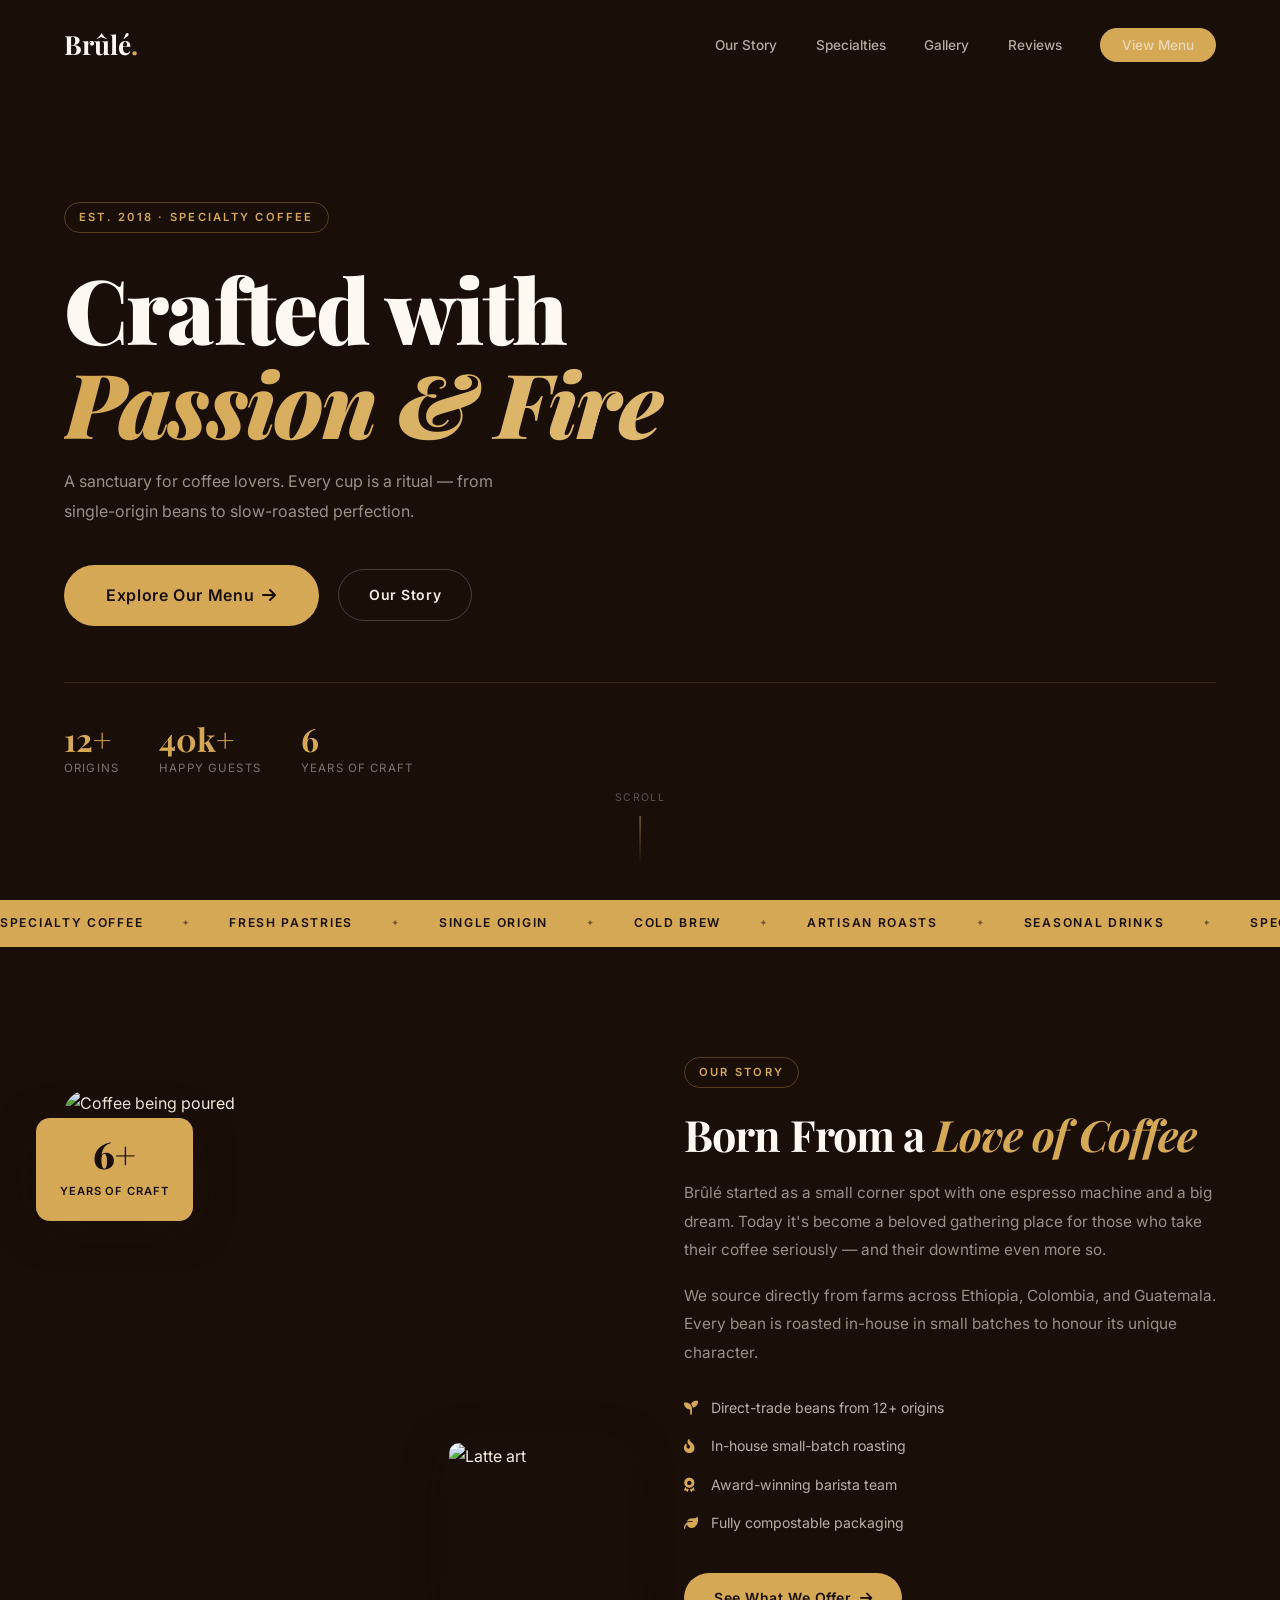
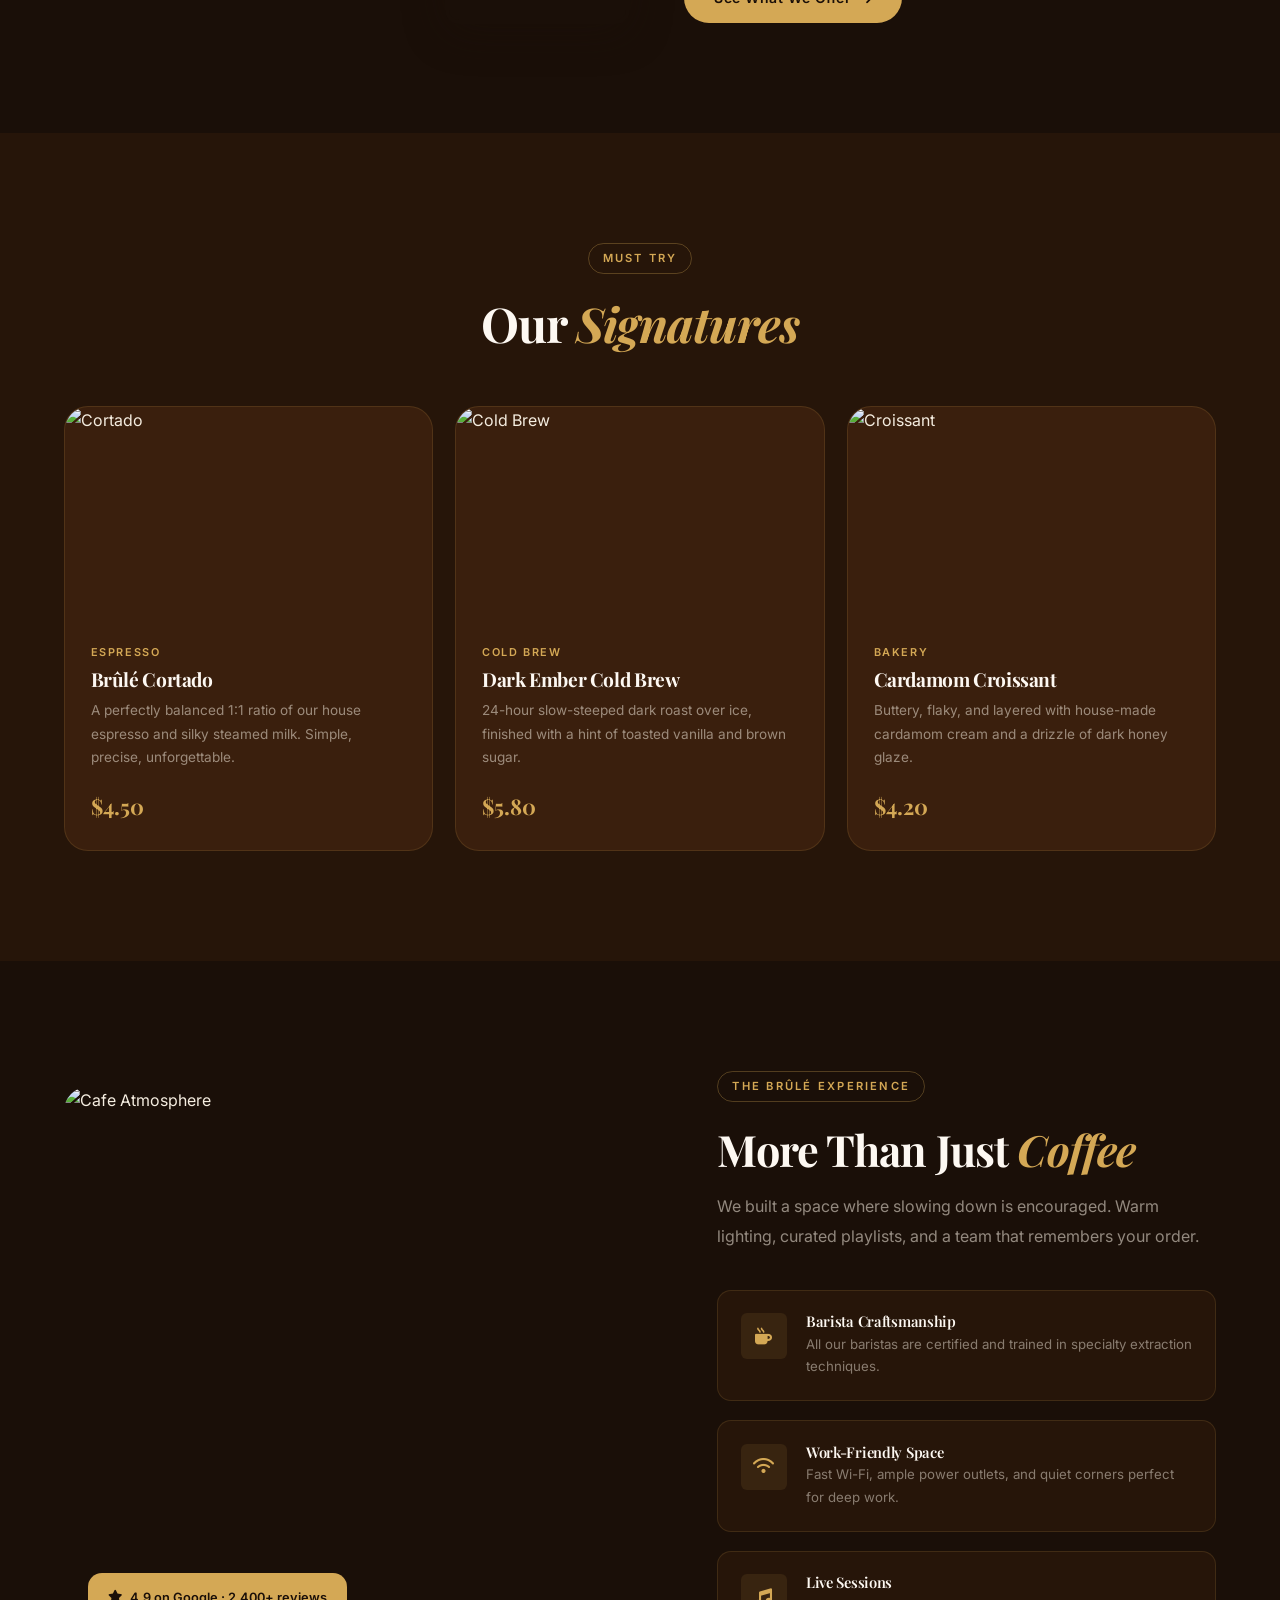
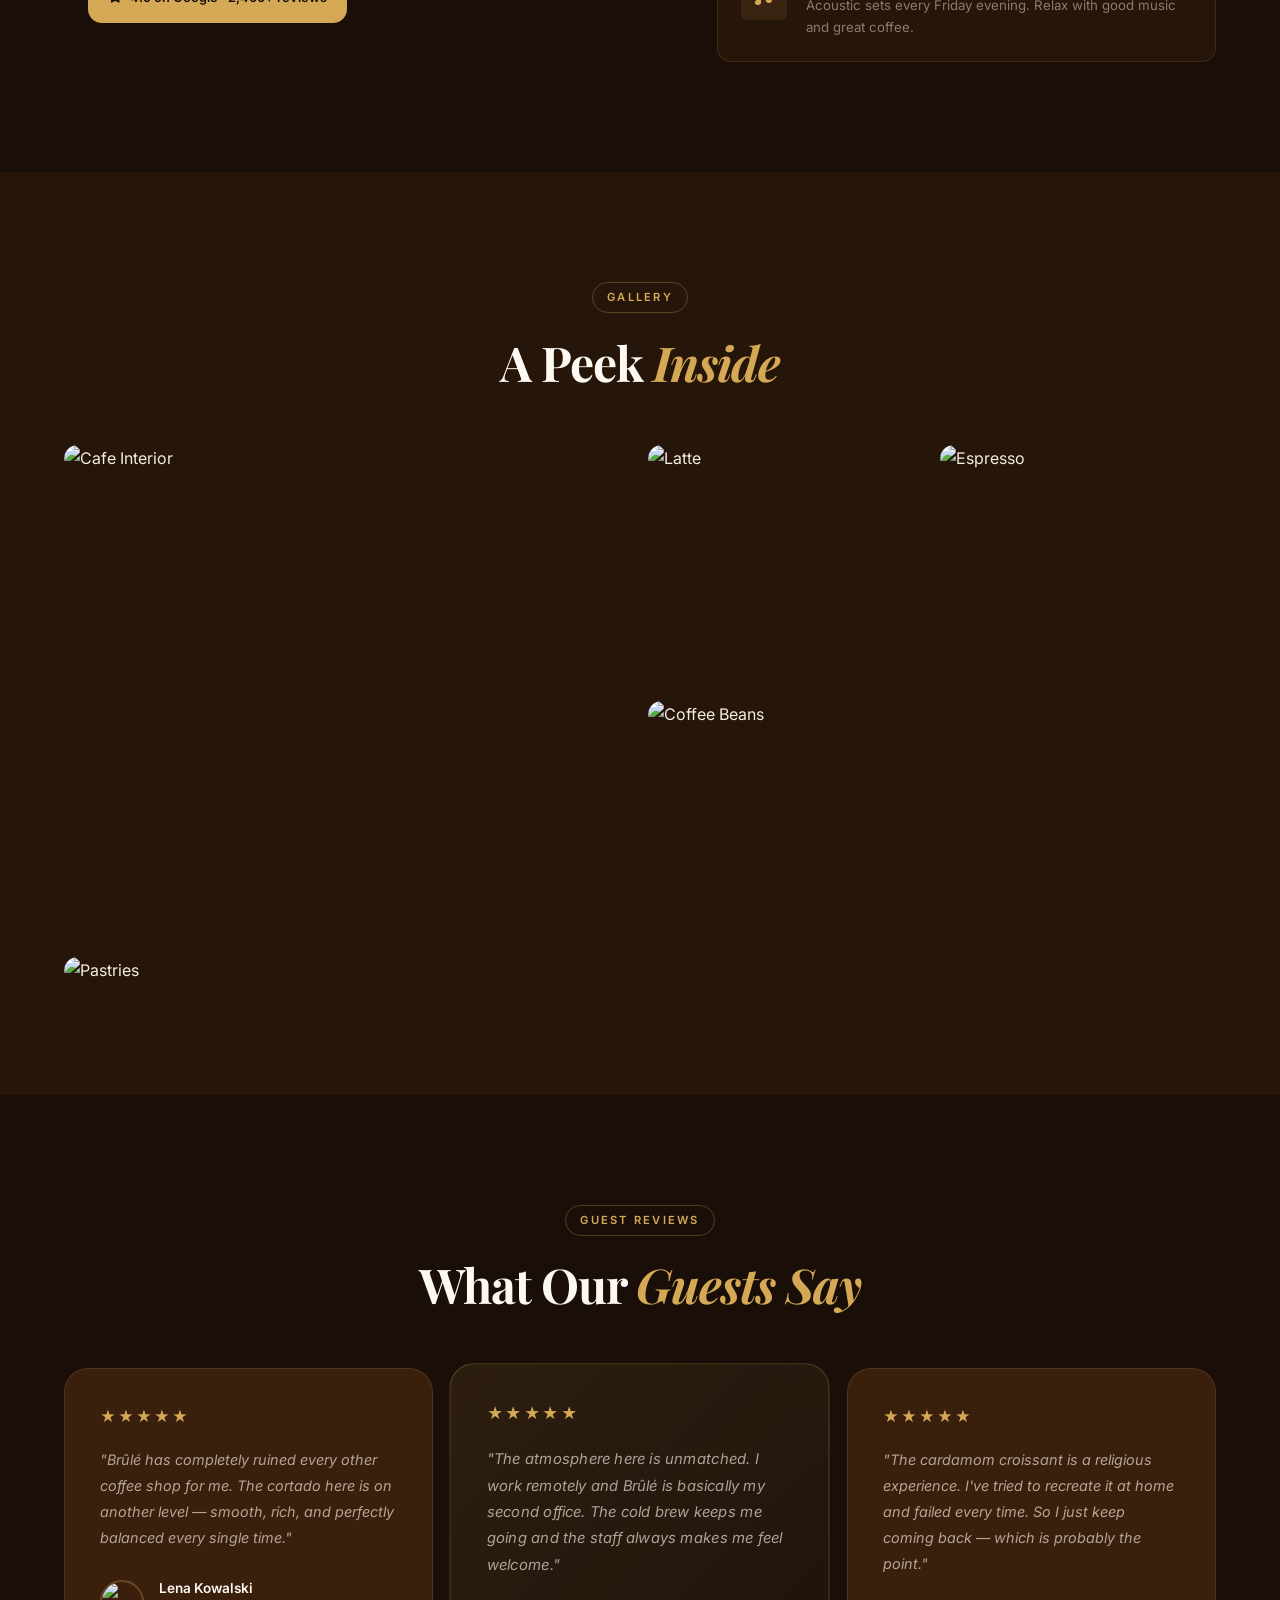
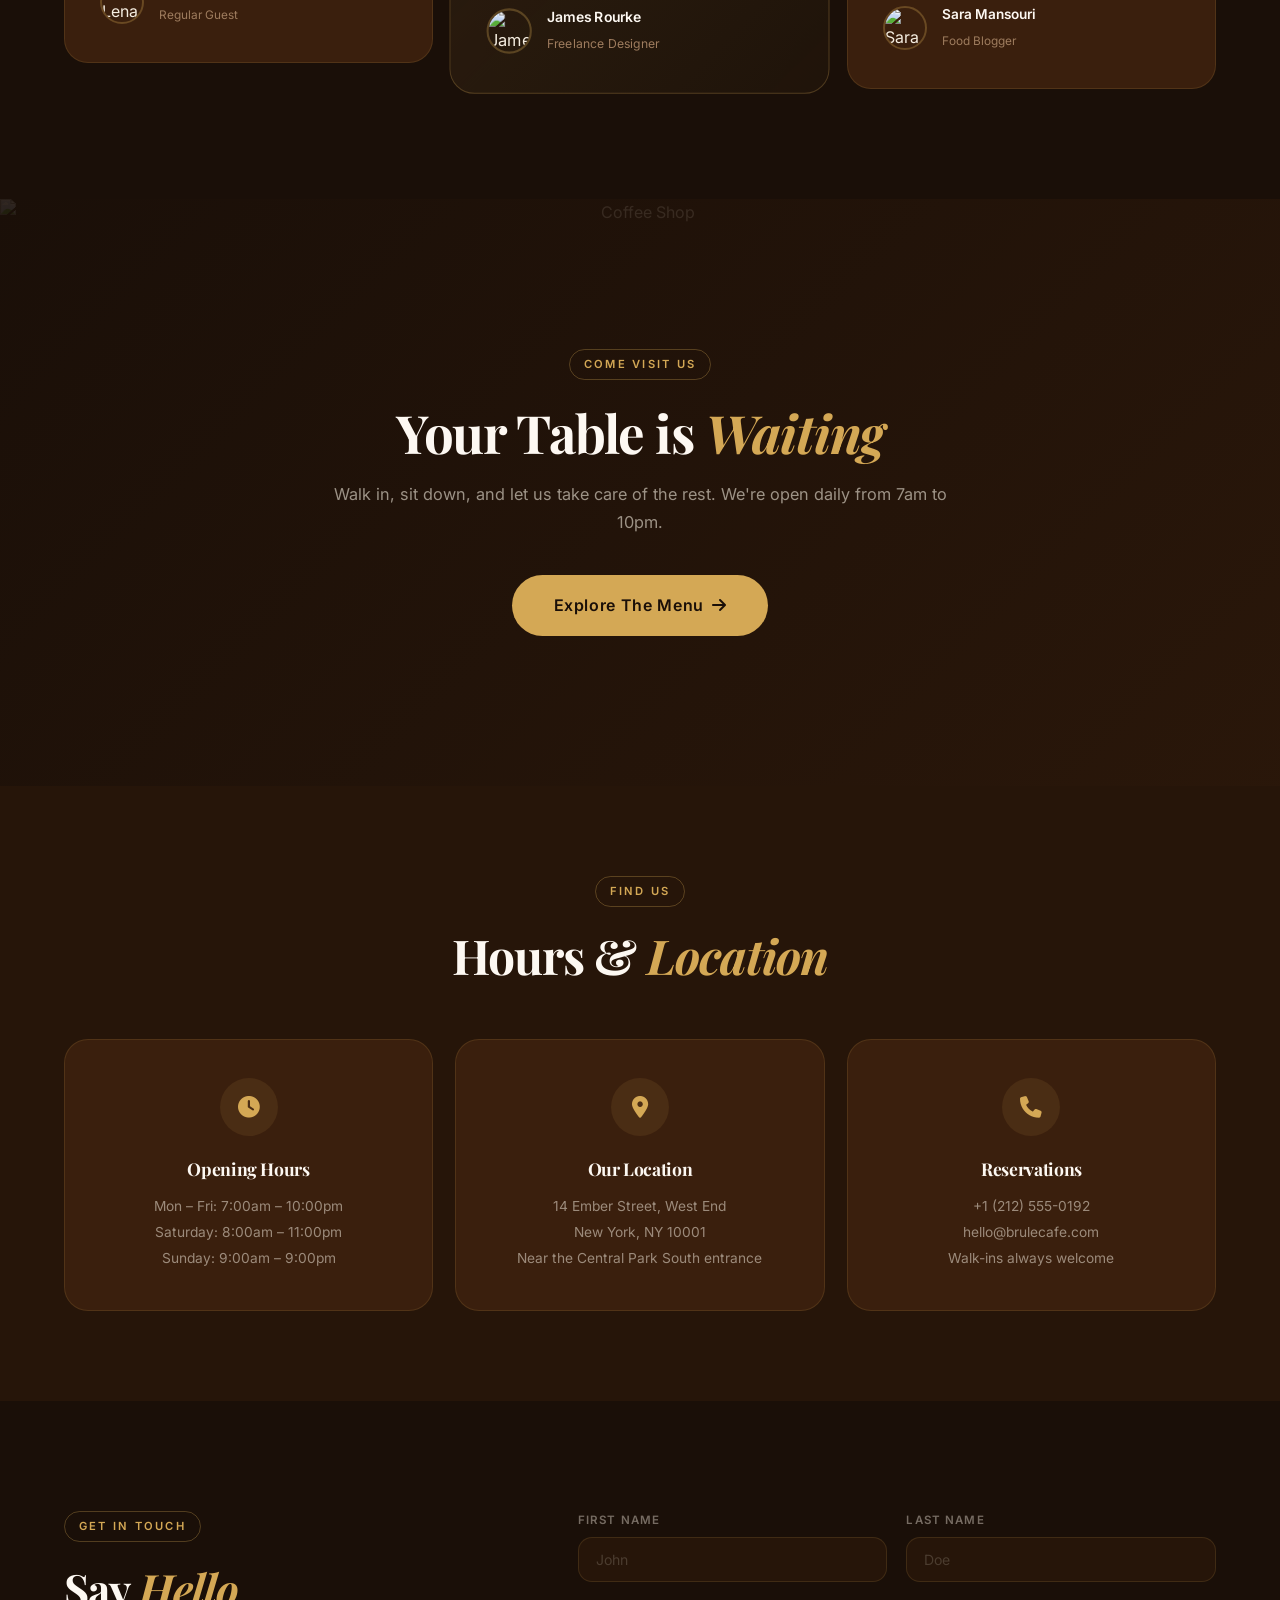
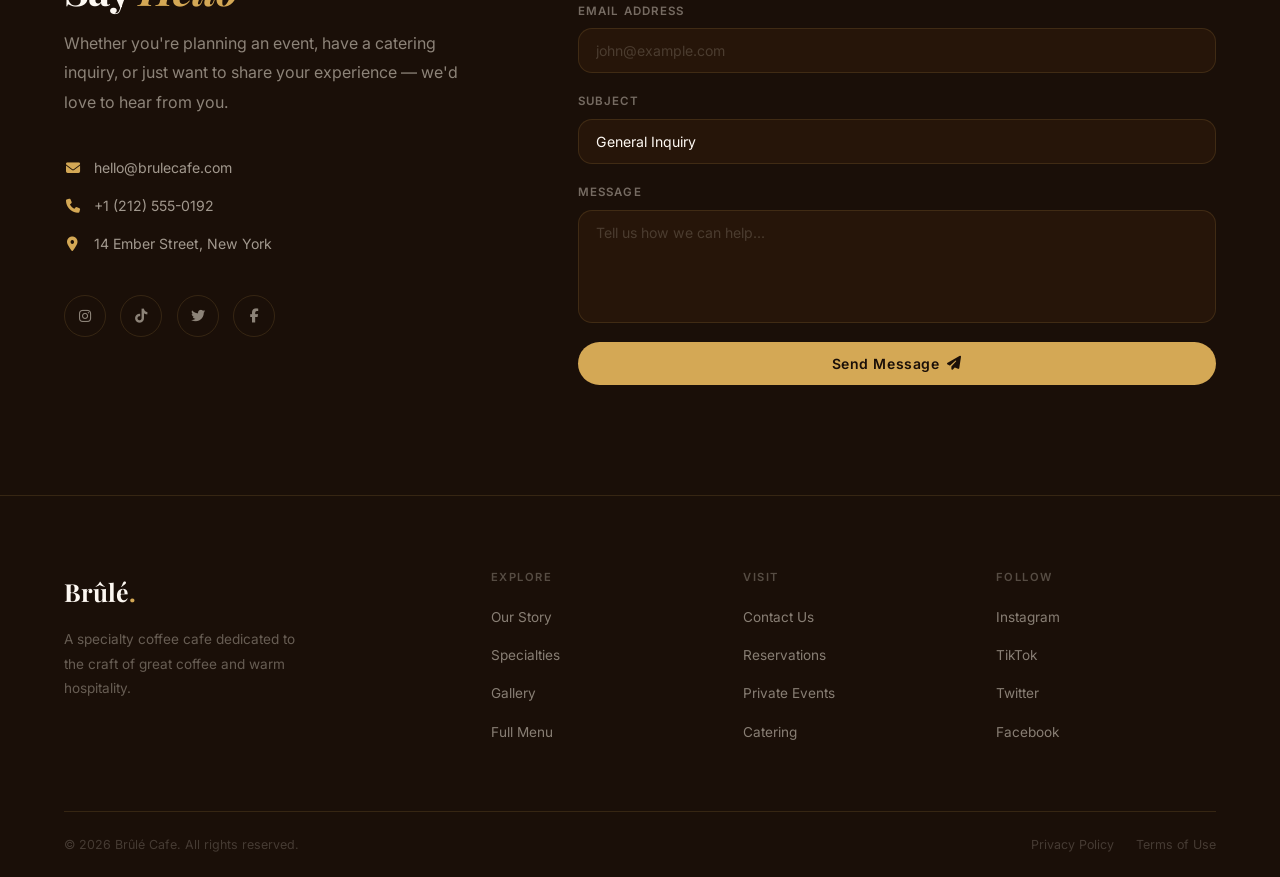
==== commit 434a49c5: "Add files via upload" ====
--- a/index.html
+++ b/index.html
@@ -1,1154 +1,416 @@
 <!DOCTYPE html>
 <html lang="en">
 <head>
-  <meta charset="UTF-8">
-  <meta name="viewport" content="width=device-width, initial-scale=1.0">
-
+  <meta charset="UTF-8" />
+  <meta name="viewport" content="width=device-width, initial-scale=1.0" />
   <title>Brûlé Cafe — Where Every Cup Tells a Story</title>
-
-  <link rel="stylesheet" href="style.css">
-
-  <link href="https://fonts.googleapis.com/css2?family=Playfair+Display:ital,wght@0,400;0,700;0,900;1,400;1,700&family=Inter:wght@300;400;500;600&display=swap" rel="stylesheet">
-
-  <link rel="stylesheet"
-        href="https://cdnjs.cloudflare.com/ajax/libs/font-awesome/6.5.0/css/all.min.css">
+  <link rel="stylesheet" href="styles.css" />
+  <link href="https://fonts.googleapis.com/css2?family=Playfair+Display:ital,wght@0,400;0,700;0,900;1,400;1,700&family=Inter:wght@300;400;500;600&display=swap" rel="stylesheet" />
+  <link rel="stylesheet" href="https://cdnjs.cloudflare.com/ajax/libs/font-awesome/6.5.0/css/all.min.css" />
 </head>
-
 <body>
 
-  <!-- =========================
-       NAVBAR
-  ========================== -->
-
+  <!-- NAVBAR -->
   <nav class="navbar">
-
     <div class="nav-inner">
-
-      <a href="index.html" class="logo">
-        Brûlé<span>.</span>
-      </a>
-
+      <a href="index.html" class="logo">Brûlé<span>.</span></a>
       <ul class="nav-links">
-
-        <li>
-          <a href="#about">Our Story</a>
-        </li>
-
-        <li>
-          <a href="#specialties">Specialties</a>
-        </li>
-
-        <li>
-          <a href="#gallery">Gallery</a>
-        </li>
-
-        <li>
-          <a href="#testimonials">Reviews</a>
-        </li>
-
-        <li>
-          <a href="menu.html" class="btn-nav">
-            View Menu
-          </a>
-        </li>
-
+        <li><a href="#about">Our Story</a></li>
+        <li><a href="#specialties">Specialties</a></li>
+        <li><a href="#gallery">Gallery</a></li>
+        <li><a href="#testimonials">Reviews</a></li>
+        <li><a href="menu.html" class="btn-nav">View Menu</a></li>
       </ul>
-
       <div class="hamburger" id="hamburger">
-        <span></span>
-        <span></span>
-        <span></span>
-      </div>
-
-    </div>
-
+        <span></span><span></span><span></span>
+      </div>
+    </div>
   </nav>
 
-
-  <!-- =========================
-       HERO
-  ========================== -->
-
+  <!-- HERO -->
   <section class="hero">
-
     <div class="hero-bg">
-
-      <img
-        src="https://images.unsplash.com/photo-1501339847302-ac426a4a7cbb?w=1800&q=80"
-        alt="Cafe Interior"
-      >
-
+      <img src="https://images.unsplash.com/photo-1501339847302-ac426a4a7cbb?w=1800&q=80" alt="Cafe Interior" />
       <div class="hero-overlay"></div>
-
-    </div>
-
-
+    </div>
     <div class="hero-content">
-
-      <span class="hero-eyebrow">
-        Est. 2018 · Specialty Coffee
-      </span>
-
-      <h1>
-        Crafted with<br>
-        <em>Passion & Fire</em>
-      </h1>
-
-      <p class="hero-sub">
-        A sanctuary for coffee lovers. Every cup is a ritual —
-        from single-origin beans to slow-roasted perfection.
-      </p>
-
+      <span class="hero-eyebrow">Est. 2018 · Specialty Coffee</span>
+      <h1>Crafted with<br /><em>Passion & Fire</em></h1>
+      <p class="hero-sub">A sanctuary for coffee lovers. Every cup is a ritual — from single-origin beans to slow-roasted perfection.</p>
       <div class="hero-actions">
-
-        <a href="menu.html" class="btn btn-gold btn-lg">
-          Explore Our Menu
-          <i class="fa-solid fa-arrow-right"></i>
-        </a>
-
-        <a href="#about" class="btn btn-ghost">
-          Our Story
-        </a>
-
-      </div>
-
-
+        <a href="menu.html" class="btn btn-gold btn-lg">Explore Our Menu <i class="fa-solid fa-arrow-right"></i></a>
+        <a href="#about" class="btn btn-ghost">Our Story</a>
+      </div>
       <div class="hero-nums">
-
-        <div class="hero-num">
-          <strong>12+</strong>
-          <span>Origins</span>
-        </div>
-
-        <div class="hero-num">
-          <strong>40k+</strong>
-          <span>Happy Guests</span>
-        </div>
-
-        <div class="hero-num">
-          <strong>6</strong>
-          <span>Years of Craft</span>
-        </div>
-
-      </div>
-
-    </div>
-
-
-    <div class="hero-scroll">
-      <span>Scroll</span>
-      <div class="scroll-line"></div>
-    </div>
-
-  </section>
-
-
-  <!-- =========================
-       MARQUEE
-  ========================== -->
-
+        <div class="hero-num"><strong>12+</strong><span>Origins</span></div>
+        <div class="hero-num"><strong>40k+</strong><span>Happy Guests</span></div>
+        <div class="hero-num"><strong>6</strong><span>Years of Craft</span></div>
+      </div>
+    </div>
+    <div class="hero-scroll"><span>Scroll</span><div class="scroll-line"></div></div>
+  </section>
+
+  <!-- MARQUEE -->
   <div class="marquee-strip">
-
     <div class="marquee-track">
-
-      <span>Specialty Coffee</span>
-      <span class="dot">✦</span>
-
-      <span>Fresh Pastries</span>
-      <span class="dot">✦</span>
-
-      <span>Single Origin</span>
-      <span class="dot">✦</span>
-
-      <span>Cold Brew</span>
-      <span class="dot">✦</span>
-
-      <span>Artisan Roasts</span>
-      <span class="dot">✦</span>
-
-      <span>Seasonal Drinks</span>
-      <span class="dot">✦</span>
-
-      <span>Specialty Coffee</span>
-      <span class="dot">✦</span>
-
-      <span>Fresh Pastries</span>
-      <span class="dot">✦</span>
-
-      <span>Single Origin</span>
-      <span class="dot">✦</span>
-
-      <span>Cold Brew</span>
-      <span class="dot">✦</span>
-
-      <span>Artisan Roasts</span>
-      <span class="dot">✦</span>
-
-      <span>Seasonal Drinks</span>
-      <span class="dot">✦</span>
-
-    </div>
-
+      <span>Specialty Coffee</span><span class="dot">✦</span>
+      <span>Fresh Pastries</span><span class="dot">✦</span>
+      <span>Single Origin</span><span class="dot">✦</span>
+      <span>Cold Brew</span><span class="dot">✦</span>
+      <span>Artisan Roasts</span><span class="dot">✦</span>
+      <span>Seasonal Drinks</span><span class="dot">✦</span>
+      <span>Specialty Coffee</span><span class="dot">✦</span>
+      <span>Fresh Pastries</span><span class="dot">✦</span>
+      <span>Single Origin</span><span class="dot">✦</span>
+      <span>Cold Brew</span><span class="dot">✦</span>
+      <span>Artisan Roasts</span><span class="dot">✦</span>
+      <span>Seasonal Drinks</span><span class="dot">✦</span>
+    </div>
   </div>
 
-
-  <!-- =========================
-       ABOUT
-  ========================== -->
-
+  <!-- ABOUT -->
   <section class="about" id="about">
-
-    <div class="container">
-
+    <div class="container">
       <div class="about-grid">
-
         <div class="about-imgs">
-
           <div class="img-stack">
-
-            <img
-              class="img-main"
-              src="https://images.unsplash.com/photo-1495474472287-4d71bcdd2085?w=700&q=80"
-              alt="Coffee being poured"
-            >
-
-            <img
-              class="img-float"
-              src="https://images.unsplash.com/photo-1511537190424-bbbab87ac5eb?w=400&q=80"
-              alt="Latte art"
-            >
-
-          </div>
-
-
+            <img class="img-main" src="https://images.unsplash.com/photo-1495474472287-4d71bcdd2085?w=700&q=80" alt="Coffee being poured" />
+            <img class="img-float" src="https://images.unsplash.com/photo-1511537190424-bbbab87ac5eb?w=400&q=80" alt="Latte art" />
+          </div>
           <div class="about-badge">
             <strong>6+</strong>
             <span>Years of Craft</span>
           </div>
-
-        </div>
-
-
+        </div>
         <div class="about-text">
-
-          <span class="tag-label">
-            Our Story
-          </span>
-
-          <h2>
-            Born From a <em>Love of Coffee</em>
-          </h2>
-
-          <p>
-            Brûlé started as a small corner spot with one espresso
-            machine and a big dream. Today it's become a beloved
-            gathering place for those who take their coffee seriously —
-            and their downtime even more so.
-          </p>
-
-          <p>
-            We source directly from farms across Ethiopia, Colombia,
-            and Guatemala. Every bean is roasted in-house in small
-            batches to honour its unique character.
-          </p>
-
-
+          <span class="tag-label">Our Story</span>
+          <h2>Born From a <em>Love of Coffee</em></h2>
+          <p>Brûlé started as a small corner spot with one espresso machine and a big dream. Today it's become a beloved gathering place for those who take their coffee seriously — and their downtime even more so.</p>
+          <p>We source directly from farms across Ethiopia, Colombia, and Guatemala. Every bean is roasted in-house in small batches to honour its unique character.</p>
           <div class="about-feats">
-
-            <div class="about-feat">
-              <i class="fa-solid fa-seedling"></i>
-              Direct-trade beans from 12+ origins
+            <div class="about-feat"><i class="fa-solid fa-seedling"></i> Direct-trade beans from 12+ origins</div>
+            <div class="about-feat"><i class="fa-solid fa-fire-flame-curved"></i> In-house small-batch roasting</div>
+            <div class="about-feat"><i class="fa-solid fa-award"></i> Award-winning barista team</div>
+            <div class="about-feat"><i class="fa-solid fa-leaf"></i> Fully compostable packaging</div>
+          </div>
+          <a href="menu.html" class="btn btn-gold">See What We Offer <i class="fa-solid fa-arrow-right"></i></a>
+        </div>
+      </div>
+    </div>
+  </section>
+
+  <!-- SPECIALTIES -->
+  <section class="specialties" id="specialties">
+    <div class="container">
+      <div class="sec-head">
+        <span class="tag-label">Must Try</span>
+        <h2>Our <em>Signatures</em></h2>
+      </div>
+      <div class="spec-grid">
+        <div class="spec-card">
+          <div class="spec-img">
+            <img src="https://images.unsplash.com/photo-1534040385115-33dcb3acba5b?w=600&q=80" alt="Cortado" />
+          </div>
+          <div class="spec-body">
+            <span class="spec-cat">Espresso</span>
+            <h3>Brûlé Cortado</h3>
+            <p>A perfectly balanced 1:1 ratio of our house espresso and silky steamed milk. Simple, precise, unforgettable.</p>
+            <div class="spec-price">$4.50</div>
+          </div>
+        </div>
+        <div class="spec-card">
+          <div class="spec-img">
+            <img src="https://images.unsplash.com/photo-1461023058943-07fcbe16d735?w=600&q=80" alt="Cold Brew" />
+          </div>
+          <div class="spec-body">
+            <span class="spec-cat">Cold Brew</span>
+            <h3>Dark Ember Cold Brew</h3>
+            <p>24-hour slow-steeped dark roast over ice, finished with a hint of toasted vanilla and brown sugar.</p>
+            <div class="spec-price">$5.80</div>
+          </div>
+        </div>
+        <div class="spec-card">
+          <div class="spec-img">
+            <img src="https://images.unsplash.com/photo-1558618666-fcd25c85cd64?w=600&q=80" alt="Croissant" />
+          </div>
+          <div class="spec-body">
+            <span class="spec-cat">Bakery</span>
+            <h3>Cardamom Croissant</h3>
+            <p>Buttery, flaky, and layered with house-made cardamom cream and a drizzle of dark honey glaze.</p>
+            <div class="spec-price">$4.20</div>
+          </div>
+        </div>
+      </div>
+    </div>
+  </section>
+
+  <!-- EXPERIENCE -->
+  <section class="experience" id="experience">
+    <div class="container">
+      <div class="exp-grid">
+        <div class="exp-img-wrap">
+          <img src="https://images.unsplash.com/photo-1554118811-1e0d58224f24?w=900&q=80" alt="Cafe Atmosphere" />
+          <div class="exp-img-badge"><i class="fa-solid fa-star"></i> 4.9 on Google · 2,400+ reviews</div>
+        </div>
+        <div class="exp-text">
+          <span class="tag-label">The Brûlé Experience</span>
+          <h2>More Than Just <em>Coffee</em></h2>
+          <p>We built a space where slowing down is encouraged. Warm lighting, curated playlists, and a team that remembers your order.</p>
+          <div class="exp-feats">
+            <div class="exp-feat">
+              <div class="exp-feat-icon"><i class="fa-solid fa-mug-hot"></i></div>
+              <div class="exp-feat-text">
+                <h4>Barista Craftsmanship</h4>
+                <p>All our baristas are certified and trained in specialty extraction techniques.</p>
+              </div>
             </div>
-
-            <div class="about-feat">
-              <i class="fa-solid fa-fire-flame-curved"></i>
-              In-house small-batch roasting
+            <div class="exp-feat">
+              <div class="exp-feat-icon"><i class="fa-solid fa-wifi"></i></div>
+              <div class="exp-feat-text">
+                <h4>Work-Friendly Space</h4>
+                <p>Fast Wi-Fi, ample power outlets, and quiet corners perfect for deep work.</p>
+              </div>
             </div>
-
-            <div class="about-feat">
-              <i class="fa-solid fa-award"></i>
-              Award-winning barista team
+            <div class="exp-feat">
+              <div class="exp-feat-icon"><i class="fa-solid fa-music"></i></div>
+              <div class="exp-feat-text">
+                <h4>Live Sessions</h4>
+                <p>Acoustic sets every Friday evening. Relax with good music and great coffee.</p>
+              </div>
             </div>
-
-            <div class="about-feat">
-              <i class="fa-solid fa-leaf"></i>
-              Fully compostable packaging
-            </div>
-
-          </div>
-
-
-          <a href="menu.html" class="btn btn-gold">
-            See What We Offer
-            <i class="fa-solid fa-arrow-right"></i>
-          </a>
-
-        </div>
-
-      </div>
-
-    </div>
-
-  </section>
-
-
-  <!-- =========================
-       SPECIALTIES
-  ========================== -->
-
-  <section class="specialties" id="specialties">
-
-    <div class="container">
-
+          </div>
+        </div>
+      </div>
+    </div>
+  </section>
+
+  <!-- GALLERY -->
+  <section class="gallery" id="gallery">
+    <div class="container">
       <div class="sec-head">
-
-        <span class="tag-label">
-          Must Try
-        </span>
-
-        <h2>
-          Our <em>Signatures</em>
-        </h2>
-
-      </div>
-
-
-      <div class="spec-grid">
-
-        <div class="spec-card">
-
-          <div class="spec-img">
-            <img
-              src="https://images.unsplash.com/photo-1534040385115-33dcb3acba5b?w=600&q=80"
-              alt="Cortado"
-            >
-          </div>
-
-          <div class="spec-body">
-
-            <span class="spec-cat">
-              Espresso
-            </span>
-
-            <h3>
-              Brûlé Cortado
-            </h3>
-
-            <p>
-              A perfectly balanced 1:1 ratio of our house espresso
-              and silky steamed milk. Simple, precise, unforgettable.
-            </p>
-
-            <div class="spec-price">
-              $4.50
-            </div>
-
-          </div>
-
-        </div>
-
-
-        <div class="spec-card">
-
-          <div class="spec-img">
-            <img
-              src="https://images.unsplash.com/photo-1461023058943-07fcbe16d735?w=600&q=80"
-              alt="Cold Brew"
-            >
-          </div>
-
-          <div class="spec-body">
-
-            <span class="spec-cat">
-              Cold Brew
-            </span>
-
-            <h3>
-              Dark Ember Cold Brew
-            </h3>
-
-            <p>
-              24-hour slow-steeped dark roast over ice, finished
-              with a hint of toasted vanilla and brown sugar.
-            </p>
-
-            <div class="spec-price">
-              $5.80
-            </div>
-
-          </div>
-
-        </div>
-
-
-        <div class="spec-card">
-
-          <div class="spec-img">
-            <img
-              src="https://images.unsplash.com/photo-1558618666-fcd25c85cd64?w=600&q=80"
-              alt="Croissant"
-            >
-          </div>
-
-          <div class="spec-body">
-
-            <span class="spec-cat">
-              Bakery
-            </span>
-
-            <h3>
-              Cardamom Croissant
-            </h3>
-
-            <p>
-              Buttery, flaky, and layered with house-made cardamom
-              cream and a drizzle of dark honey glaze.
-            </p>
-
-            <div class="spec-price">
-              $4.20
-            </div>
-
-          </div>
-
-        </div>
-
-      </div>
-
-    </div>
-
-  </section>
-
-
-  <!-- =========================
-       EXPERIENCE
-  ========================== -->
-
-  <section class="experience" id="experience">
-
-    <div class="container">
-
-      <div class="exp-grid">
-
-        <div class="exp-img-wrap">
-
-          <img
-            src="https://images.unsplash.com/photo-1554118811-1e0d58224f24?w=900&q=80"
-            alt="Cafe Atmosphere"
-          >
-
-          <div class="exp-img-badge">
-            <i class="fa-solid fa-star"></i>
-            4.9 on Google · 2,400+ reviews
-          </div>
-
-        </div>
-
-
-        <div class="exp-text">
-
-          <span class="tag-label">
-            The Brûlé Experience
-          </span>
-
-          <h2>
-            More Than Just <em>Coffee</em>
-          </h2>
-
-          <p>
-            We built a space where slowing down is encouraged.
-            Warm lighting, curated playlists, and a team that
-            remembers your order.
-          </p>
-
-
-          <div class="exp-feats">
-
-            <div class="exp-feat">
-
-              <div class="exp-feat-icon">
-                <i class="fa-solid fa-mug-hot"></i>
-              </div>
-
-              <div class="exp-feat-text">
-
-                <h4>
-                  Barista Craftsmanship
-                </h4>
-
-                <p>
-                  All our baristas are certified and trained in
-                  specialty extraction techniques.
-                </p>
-
-              </div>
-
-            </div>
-
-
-            <div class="exp-feat">
-
-              <div class="exp-feat-icon">
-                <i class="fa-solid fa-wifi"></i>
-              </div>
-
-              <div class="exp-feat-text">
-
-                <h4>
-                  Work-Friendly Space
-                </h4>
-
-                <p>
-                  Fast Wi-Fi, ample power outlets, and quiet
-                  corners perfect for deep work.
-                </p>
-
-              </div>
-
-            </div>
-
-
-            <div class="exp-feat">
-
-              <div class="exp-feat-icon">
-                <i class="fa-solid fa-music"></i>
-              </div>
-
-              <div class="exp-feat-text">
-
-                <h4>
-                  Live Sessions
-                </h4>
-
-                <p>
-                  Acoustic sets every Friday evening. Relax with
-                  good music and great coffee.
-                </p>
-
-              </div>
-
-            </div>
-
-          </div>
-
-        </div>
-
-      </div>
-
-    </div>
-
-  </section>
-
-
-  <!-- =========================
-       GALLERY
-  ========================== -->
-
-  <section class="gallery" id="gallery">
-
-    <div class="container">
-
+        <span class="tag-label">Gallery</span>
+        <h2>A Peek <em>Inside</em></h2>
+      </div>
+      <div class="gallery-grid">
+        <div class="g-item">
+          <img src="https://images.unsplash.com/photo-1445116572660-236099ec97a0?w=900&q=80" alt="Cafe Interior" />
+        </div>
+        <div class="g-item">
+          <img src="https://images.unsplash.com/photo-1570197788417-0e82375c9371?w=500&q=80" alt="Latte" />
+        </div>
+        <div class="g-item">
+          <img src="https://images.unsplash.com/photo-1509042239860-f550ce710b93?w=500&q=80" alt="Espresso" />
+        </div>
+        <div class="g-item">
+          <img src="https://images.unsplash.com/photo-1497935586351-b67a49e012bf?w=900&q=80" alt="Coffee Beans" />
+        </div>
+        <div class="g-item">
+          <img src="https://images.unsplash.com/photo-1462545902565-9b9e18f9a6a5?w=500&q=80" alt="Pastries" />
+        </div>
+      </div>
+    </div>
+  </section>
+
+  <!-- TESTIMONIALS -->
+  <section class="testimonials" id="testimonials">
+    <div class="container">
       <div class="sec-head">
-
-        <span class="tag-label">
-          Gallery
-        </span>
-
-        <h2>
-          A Peek <em>Inside</em>
-        </h2>
-
-      </div>
-
-
-      <div class="gallery-grid">
-
-        <div class="g-item">
-          <img
-            src="https://images.unsplash.com/photo-1445116572660-236099ec97a0?w=900&q=80"
-            alt="Cafe Interior"
-          >
-        </div>
-
-        <div class="g-item">
-          <img
-            src="https://images.unsplash.com/photo-1570197788417-0e82375c9371?w=500&q=80"
-            alt="Latte"
-          >
-        </div>
-
-        <div class="g-item">
-          <img
-            src="https://images.unsplash.com/photo-1509042239860-f550ce710b93?w=500&q=80"
-            alt="Espresso"
-          >
-        </div>
-
-        <div class="g-item">
-          <img
-            src="https://images.unsplash.com/photo-1497935586351-b67a49e012bf?w=900&q=80"
-            alt="Coffee Beans"
-          >
-        </div>
-
-        <div class="g-item">
-          <img
-            src="https://images.unsplash.com/photo-1462545902565-9b9e18f9a6a5?w=500&q=80"
-            alt="Pastries"
-          >
-        </div>
-
-      </div>
-
-    </div>
-
-  </section>
-
-
-  <!-- =========================
-       TESTIMONIALS
-  ========================== -->
-
-  <section class="testimonials" id="testimonials">
-
-    <div class="container">
-
+        <span class="tag-label">Guest Reviews</span>
+        <h2>What Our <em>Guests Say</em></h2>
+      </div>
+      <div class="testi-grid">
+        <div class="testi-card">
+          <div class="stars">★★★★★</div>
+          <p>"Brûlé has completely ruined every other coffee shop for me. The cortado here is on another level — smooth, rich, and perfectly balanced every single time."</p>
+          <div class="testi-author">
+            <img src="https://images.unsplash.com/photo-1494790108377-be9c29b29330?w=80&q=80" alt="Lena K." />
+            <div><strong>Lena Kowalski</strong><span>Regular Guest</span></div>
+          </div>
+        </div>
+        <div class="testi-card feat">
+          <div class="stars">★★★★★</div>
+          <p>"The atmosphere here is unmatched. I work remotely and Brûlé is basically my second office. The cold brew keeps me going and the staff always makes me feel welcome."</p>
+          <div class="testi-author">
+            <img src="https://images.unsplash.com/photo-1507003211169-0a1dd7228f2d?w=80&q=80" alt="James R." />
+            <div><strong>James Rourke</strong><span>Freelance Designer</span></div>
+          </div>
+        </div>
+        <div class="testi-card">
+          <div class="stars">★★★★★</div>
+          <p>"The cardamom croissant is a religious experience. I've tried to recreate it at home and failed every time. So I just keep coming back — which is probably the point."</p>
+          <div class="testi-author">
+            <img src="https://images.unsplash.com/photo-1438761681033-6461ffad8d80?w=80&q=80" alt="Sara M." />
+            <div><strong>Sara Mansouri</strong><span>Food Blogger</span></div>
+          </div>
+        </div>
+      </div>
+    </div>
+  </section>
+
+  <!-- CTA BANNER -->
+  <section class="cta-banner">
+    <div class="cta-bg">
+      <img src="https://images.unsplash.com/photo-1521017432531-fbd92d768814?w=1800&q=80" alt="Coffee Shop" />
+      <div class="cta-overlay"></div>
+    </div>
+    <div class="cta-inner">
+      <span class="tag-label">Come Visit Us</span>
+      <h2>Your Table is <em>Waiting</em></h2>
+      <p>Walk in, sit down, and let us take care of the rest. We're open daily from 7am to 10pm.</p>
+      <a href="menu.html" class="btn btn-gold btn-lg">Explore The Menu <i class="fa-solid fa-arrow-right"></i></a>
+    </div>
+  </section>
+
+  <!-- HOURS & LOCATION -->
+  <section class="info-sec">
+    <div class="container">
       <div class="sec-head">
-
-        <span class="tag-label">
-          Guest Reviews
-        </span>
-
-        <h2>
-          What Our <em>Guests Say</em>
-        </h2>
-
-      </div>
-
-
-      <div class="testi-grid">
-
-        <div class="testi-card">
-
-          <div class="stars">
-            ★★★★★
-          </div>
-
-          <p>
-            "Brûlé has completely ruined every other coffee shop
-            for me. The cortado here is on another level — smooth,
-            rich, and perfectly balanced every single time."
-          </p>
-
-          <div class="testi-author">
-
-            <img
-              src="https://images.unsplash.com/photo-1494790108377-be9c29b29330?w=80&q=80"
-              alt="Lena K."
-            >
-
-            <div>
-              <strong>Lena Kowalski</strong>
-              <span>Regular Guest</span>
-            </div>
-
-          </div>
-
-        </div>
-
-
-        <div class="testi-card feat">
-
-          <div class="stars">
-            ★★★★★
-          </div>
-
-          <p>
-            "The atmosphere here is unmatched. I work remotely
-            and Brûlé is basically my second office. The cold brew
-            keeps me going and the staff always makes me feel welcome."
-          </p>
-
-          <div class="testi-author">
-
-            <img
-              src="https://images.unsplash.com/photo-1507003211169-0a1dd7228f2d?w=80&q=80"
-              alt="James R."
-            >
-
-            <div>
-              <strong>James Rourke</strong>
-              <span>Freelance Designer</span>
-            </div>
-
-          </div>
-
-        </div>
-
-
-        <div class="testi-card">
-
-          <div class="stars">
-            ★★★★★
-          </div>
-
-          <p>
-            "The cardamom croissant is a religious experience.
-            I've tried to recreate it at home and failed every time.
-            So I just keep coming back — which is probably the point."
-          </p>
-
-          <div class="testi-author">
-
-            <img
-              src="https://images.unsplash.com/photo-1438761681033-6461ffad8d80?w=80&q=80"
-              alt="Sara M."
-            >
-
-            <div>
-              <strong>Sara Mansouri</strong>
-              <span>Food Blogger</span>
-            </div>
-
-          </div>
-
-        </div>
-
-      </div>
-
-    </div>
-
-  </section>
-
-
-  <!-- =========================
-       CTA
-  ========================== -->
-
-  <section class="cta-banner">
-
-    <div class="cta-bg">
-
-      <img
-        src="https://images.unsplash.com/photo-1521017432531-fbd92d768814?w=1800&q=80"
-        alt="Coffee Shop"
-      >
-
-      <div class="cta-overlay"></div>
-
-    </div>
-
-
-    <div class="cta-inner">
-
-      <span class="tag-label">
-        Come Visit Us
-      </span>
-
-      <h2>
-        Your Table is <em>Waiting</em>
-      </h2>
-
-      <p>
-        Walk in, sit down, and let us take care of the rest.
-        We're open daily from 7am to 10pm.
-      </p>
-
-      <a href="menu.html" class="btn btn-gold btn-lg">
-        Explore The Menu
-        <i class="fa-solid fa-arrow-right"></i>
-      </a>
-
-    </div>
-
-  </section>
-
-
-  <!-- =========================
-       HOURS & LOCATION
-  ========================== -->
-
-  <section class="info-sec">
-
-    <div class="container">
-
-      <div class="sec-head">
-
-        <span class="tag-label">
-          Find Us
-        </span>
-
-        <h2>
-          Hours & <em>Location</em>
-        </h2>
-
-      </div>
-
-
+        <span class="tag-label">Find Us</span>
+        <h2>Hours & <em>Location</em></h2>
+      </div>
       <div class="info-grid">
-
         <div class="info-card">
-
-          <div class="info-icon">
-            <i class="fa-solid fa-clock"></i>
-          </div>
-
-          <h3>
-            Opening Hours
-          </h3>
-
+          <div class="info-icon"><i class="fa-solid fa-clock"></i></div>
+          <h3>Opening Hours</h3>
           <ul>
             <li>Mon – Fri: 7:00am – 10:00pm</li>
             <li>Saturday: 8:00am – 11:00pm</li>
             <li>Sunday: 9:00am – 9:00pm</li>
           </ul>
-
-        </div>
-
-
+        </div>
         <div class="info-card">
-
-          <div class="info-icon">
-            <i class="fa-solid fa-location-dot"></i>
-          </div>
-
-          <h3>
-            Our Location
-          </h3>
-
-          <p>
-            14 Ember Street, West End<br>
-            New York, NY 10001<br>
-            Near the Central Park South entrance
-          </p>
-
-        </div>
-
-
+          <div class="info-icon"><i class="fa-solid fa-location-dot"></i></div>
+          <h3>Our Location</h3>
+          <p>14 Ember Street, West End<br />New York, NY 10001<br />Near the Central Park South entrance</p>
+        </div>
         <div class="info-card">
-
-          <div class="info-icon">
-            <i class="fa-solid fa-phone"></i>
-          </div>
-
-          <h3>
-            Reservations
-          </h3>
-
-          <p>
-            +1 (212) 555-0192<br>
-            hello@brulecafe.com<br>
-            Walk-ins always welcome
-          </p>
-
-        </div>
-
-      </div>
-
-    </div>
-
-  </section>
-
-
-  <!-- =========================
-       CONTACT
-  ========================== -->
-
+          <div class="info-icon"><i class="fa-solid fa-phone"></i></div>
+          <h3>Reservations</h3>
+          <p>+1 (212) 555-0192<br />hello@brulecafe.com<br />Walk-ins always welcome</p>
+        </div>
+      </div>
+    </div>
+  </section>
+
+  <!-- CONTACT -->
   <section class="contact" id="contact">
-
-    <div class="container">
-
+    <div class="container">
       <div class="contact-grid">
-
         <div class="contact-info">
-
-          <span class="tag-label">
-            Get In Touch
-          </span>
-
-          <h2>
-            Say <em>Hello</em>
-          </h2>
-
-          <p>
-            Whether you're planning an event, have a catering inquiry,
-            or just want to share your experience — we'd love to hear
-            from you.
-          </p>
-
-
+          <span class="tag-label">Get In Touch</span>
+          <h2>Say <em>Hello</em></h2>
+          <p>Whether you're planning an event, have a catering inquiry, or just want to share your experience — we'd love to hear from you.</p>
           <ul class="contact-dets">
-
-            <li>
-              <i class="fa-solid fa-envelope"></i>
-              hello@brulecafe.com
-            </li>
-
-            <li>
-              <i class="fa-solid fa-phone"></i>
-              +1 (212) 555-0192
-            </li>
-
-            <li>
-              <i class="fa-solid fa-location-dot"></i>
-              14 Ember Street, New York
-            </li>
-
+            <li><i class="fa-solid fa-envelope"></i> hello@brulecafe.com</li>
+            <li><i class="fa-solid fa-phone"></i> +1 (212) 555-0192</li>
+            <li><i class="fa-solid fa-location-dot"></i> 14 Ember Street, New York</li>
           </ul>
-
-
           <div class="socials">
-
-            <a href="#">
-              <i class="fa-brands fa-instagram"></i>
-            </a>
-
-            <a href="#">
-              <i class="fa-brands fa-tiktok"></i>
-            </a>
-
-            <a href="#">
-              <i class="fa-brands fa-twitter"></i>
-            </a>
-
-            <a href="#">
-              <i class="fa-brands fa-facebook-f"></i>
-            </a>
-
-          </div>
-
-        </div>
-
-
+            <a href="#"><i class="fa-brands fa-instagram"></i></a>
+            <a href="#"><i class="fa-brands fa-tiktok"></i></a>
+            <a href="#"><i class="fa-brands fa-twitter"></i></a>
+            <a href="#"><i class="fa-brands fa-facebook-f"></i></a>
+          </div>
+        </div>
         <form class="c-form">
-
           <div class="form-row">
-
             <div class="form-group">
-
               <label>First Name</label>
-
-              <input
-                type="text"
-                placeholder="John"
-              >
-
+              <input type="text" placeholder="John" />
             </div>
-
-
             <div class="form-group">
-
               <label>Last Name</label>
-
-              <input
-                type="text"
-                placeholder="Doe"
-              >
-
+              <input type="text" placeholder="Doe" />
             </div>
-
-          </div>
-
-
+          </div>
           <div class="form-group">
-
             <label>Email Address</label>
-
-            <input
-              type="email"
-              placeholder="john@example.com"
-            >
-
-          </div>
-
-
+            <input type="email" placeholder="john@example.com" />
+          </div>
           <div class="form-group">
-
             <label>Subject</label>
-
             <select>
-
               <option>General Inquiry</option>
               <option>Event / Private Booking</option>
               <option>Catering Request</option>
               <option>Feedback</option>
               <option>Press & Media</option>
-
             </select>
-
-          </div>
-
-
+          </div>
           <div class="form-group">
-
             <label>Message</label>
-
-            <textarea
-              rows="5"
-              placeholder="Tell us how we can help..."
-            ></textarea>
-
-          </div>
-
-
-          <button
-            type="submit"
-            class="btn btn-gold btn-full"
-          >
-            Send Message
-            <i class="fa-solid fa-paper-plane"></i>
-          </button>
-
+            <textarea rows="5" placeholder="Tell us how we can help..."></textarea>
+          </div>
+          <button type="submit" class="btn btn-gold btn-full">Send Message <i class="fa-solid fa-paper-plane"></i></button>
         </form>
-
-      </div>
-
-    </div>
-
-  </section>
-
-
-  <!-- =========================
-       FOOTER
-  ========================== -->
-
+      </div>
+    </div>
+  </section>
+
+  <!-- FOOTER -->
   <footer class="footer">
-
-    <div class="container">
-
+    <div class="container">
       <div class="footer-top">
-
         <div class="footer-brand">
-
-          <a href="index.html" class="logo">
-            Brûlé<span>.</span>
-          </a>
-
-          <p>
-            A specialty coffee cafe dedicated to the craft of
-            great coffee and warm hospitality.
-          </p>
-
-        </div>
-
-
+          <a href="index.html" class="logo">Brûlé<span>.</span></a>
+          <p>A specialty coffee cafe dedicated to the craft of great coffee and warm hospitality.</p>
+        </div>
         <div class="footer-cols">
-
           <div class="footer-col">
-
             <h4>Explore</h4>
-
             <ul>
-
-              <li>
-                <a href="#about">Our Story</a>
-              </li>
-
-              <li>
-                <a href="#specialties">Specialties</a>
-              </li>
-
-              <li>
-                <a href="#gallery">Gallery</a>
-              </li>
-
-              <li>
-                <a href="menu.html">Full Menu</a>
-              </li>
-
+              <li><a href="#about">Our Story</a></li>
+              <li><a href="#specialties">Specialties</a></li>
+              <li><a href="#gallery">Gallery</a></li>
+              <li><a href="menu.html">Full Menu</a></li>
             </ul>
-
-          </div>
-
-
+          </div>
           <div class="footer-col">
-
             <h4>Visit</h4>
-
             <ul>
-
-              <li>
-                <a href="#contact">Contact Us</a>
-              </li>
-
-              <li>
-                <a href="#">Reservations</a>
-              </li>
-
-              <li>
-                <a href="#">Private Events</a>
-              </li>
-
-              <li>
-                <a href="#">Catering</a>
-              </li>
-
+              <li><a href="#contact">Contact Us</a></li>
+              <li><a href="#">Reservations</a></li>
+              <li><a href="#">Private Events</a></li>
+              <li><a href="#">Catering</a></li>
             </ul>
-
-          </div>
-
-
+          </div>
           <div class="footer-col">
-
             <h4>Follow</h4>
-
             <ul>
-
-              <li>
-                <a href="#">Instagram</a>
-              </li>
-
-              <li>
-                <a href="#">TikTok</a>
-              </li>
-
-              <li>
-                <a href="#">Twitter</a>
-              </li>
-
-              <li>
-                <a href="#">Facebook</a>
-              </li>
-
+              <li><a href="#">Instagram</a></li>
+              <li><a href="#">TikTok</a></li>
+              <li><a href="#">Twitter</a></li>
+              <li><a href="#">Facebook</a></li>
             </ul>
-
-          </div>
-
-        </div>
-
-      </div>
-
-
+          </div>
+        </div>
+      </div>
       <div class="footer-btm">
-
-        <p>
-          © 2026 Brûlé Cafe. All rights reserved.
-        </p>
-
+        <p>© 2026 Brûlé Cafe. All rights reserved.</p>
         <div class="footer-legal">
-
-          <a href="#">
-            Privacy Policy
-          </a>
-
-          <a href="#">
-            Terms of Use
-          </a>
-
-        </div>
-
-      </div>
-
-    </div>
-
+          <a href="#">Privacy Policy</a>
+          <a href="#">Terms of Use</a>
+        </div>
+      </div>
+    </div>
   </footer>
 
-
-  <!-- =========================
-       EXTERNAL JAVASCRIPT
-  ========================== -->
-
-  <script src="script.js"></script>
-
+  <script>
+    const navbar = document.querySelector('.navbar');
+    window.addEventListener('scroll', () => navbar.classList.toggle('scrolled', window.scrollY > 50));
+
+    const hamburger = document.getElementById('hamburger');
+    const navLinks  = document.querySelector('.nav-links');
+    hamburger.addEventListener('click', () => {
+      navLinks.classList.toggle('open');
+      hamburger.classList.toggle('active');
+    });
+
+    const observer = new IntersectionObserver(entries => {
+      entries.forEach(e => { if (e.isIntersecting) e.target.classList.add('visible'); });
+    }, { threshold: 0.1 });
+
+    document.querySelectorAll('.spec-card, .g-item, .testi-card, .about-badge').forEach(el => observer.observe(el));
+  </script>
 </body>
 </html>
--- a/styles.css
+++ b/styles.css
@@ -0,0 +1,523 @@
+/* ============================================================
+   BRÛLÉ CAFE — styles.css
+   Palette: espresso · cream · gold · terracotta
+   ============================================================ */
+
+:root {
+  --espresso:   #1a0f08;
+  --dark:       #261509;
+  --roast:      #3a1f0d;
+  --warm:       #5a2e12;
+  --gold:       #d4a855;
+  --gold-light: #e8c98a;
+  --caramel:    #c07a3a;
+  --cream:      #f5ede0;
+  --cream-dk:   #e8d8c4;
+  --white:      #fdf8f2;
+  --terra:      #b85c38;
+  --muted:      #9e7c5e;
+  --border:     rgba(212,168,85,0.15);
+
+  --serif: 'Playfair Display', Georgia, serif;
+  --sans:  'Inter', system-ui, sans-serif;
+
+  --r-sm: 6px;
+  --r-md: 14px;
+  --r-lg: 24px;
+
+  --sh-sm: 0 2px 12px rgba(26,15,8,0.3);
+  --sh-md: 0 8px 40px rgba(26,15,8,0.45);
+  --sh-lg: 0 20px 80px rgba(26,15,8,0.55);
+
+  --t:  all 0.35s cubic-bezier(0.25,0.46,0.45,0.94);
+  --tf: all 0.2s ease;
+}
+
+/* ---------- Reset ---------- */
+*,*::before,*::after{box-sizing:border-box;margin:0;padding:0}
+html{scroll-behavior:smooth;font-size:16px}
+body{background:var(--espresso);color:var(--cream);font-family:var(--sans);font-weight:400;line-height:1.7;overflow-x:hidden;-webkit-font-smoothing:antialiased}
+img{display:block;width:100%;height:100%;object-fit:cover}
+a{text-decoration:none;color:inherit}
+ul{list-style:none}
+button,input,select,textarea{font-family:inherit}
+
+.container{width:90%;max-width:1280px;margin-inline:auto}
+
+/* ---------- Type ---------- */
+h1,h2,h3,h4{font-family:var(--serif);line-height:1.12;letter-spacing:-0.02em}
+em{font-style:italic;color:var(--gold)}
+
+.tag-label{
+  display:inline-block;font-size:.7rem;font-weight:600;
+  letter-spacing:.2em;text-transform:uppercase;color:var(--gold);
+  padding:5px 14px;border:1px solid rgba(212,168,85,.3);border-radius:100px;
+  margin-bottom:1.4rem
+}
+.sec-head{text-align:center;margin-bottom:3.5rem}
+.sec-head h2{font-size:clamp(1.9rem,4vw,3rem);color:var(--white)}
+
+/* ---------- Buttons ---------- */
+.btn{
+  display:inline-flex;align-items:center;gap:8px;
+  font-size:.875rem;font-weight:600;letter-spacing:.04em;
+  padding:13px 30px;border-radius:100px;border:none;cursor:pointer;
+  transition:var(--t)
+}
+.btn-gold{background:var(--gold);color:var(--espresso)}
+.btn-gold:hover{background:var(--gold-light);transform:translateY(-2px);box-shadow:0 8px 28px rgba(212,168,85,.35)}
+.btn-ghost{background:transparent;color:var(--cream);border:1px solid rgba(245,237,224,.22)}
+.btn-ghost:hover{border-color:var(--gold);color:var(--gold);transform:translateY(-2px)}
+.btn-ghost i,.btn-gold i{transition:transform .3s}
+.btn-ghost:hover i,.btn-gold:hover i{transform:translateX(4px)}
+.btn-lg{padding:17px 42px;font-size:1rem}
+.btn-full{width:100%;justify-content:center}
+
+/* nav button */
+.btn-nav{
+  background:var(--gold);color:var(--espresso);
+  padding:9px 22px;border-radius:100px;font-size:.83rem;font-weight:600;
+  transition:var(--t)
+}
+.btn-nav:hover{background:var(--gold-light);box-shadow:0 4px 18px rgba(212,168,85,.3)}
+
+/* ============================================================
+   NAVBAR
+   ============================================================ */
+.navbar{
+  position:fixed;top:0;left:0;right:0;z-index:1000;
+  padding:22px 0;transition:var(--t)
+}
+.navbar.scrolled{
+  background:rgba(26,15,8,.93);backdrop-filter:blur(20px);
+  -webkit-backdrop-filter:blur(20px);
+  padding:14px 0;border-bottom:1px solid var(--border);
+  box-shadow:0 4px 28px rgba(0,0,0,.4)
+}
+.nav-inner{
+  display:flex;align-items:center;justify-content:space-between;
+  width:90%;max-width:1280px;margin-inline:auto
+}
+.logo{font-family:var(--serif);font-size:1.65rem;font-weight:700;color:var(--white)}
+.logo span{color:var(--gold)}
+.nav-links{display:flex;align-items:center;gap:2.4rem}
+.nav-links a{font-size:.85rem;font-weight:500;color:rgba(245,237,224,.7);transition:var(--tf);position:relative}
+.nav-links a:not(.btn-nav)::after{
+  content:'';position:absolute;bottom:-4px;left:0;
+  width:0;height:1px;background:var(--gold);transition:width .3s
+}
+.nav-links a:not(.btn-nav):hover{color:var(--white)}
+.nav-links a:not(.btn-nav):hover::after{width:100%}
+
+.hamburger{display:none;flex-direction:column;gap:5px;cursor:pointer;z-index:1001}
+.hamburger span{display:block;width:24px;height:2px;background:var(--cream);border-radius:2px;transition:var(--t)}
+.hamburger.active span:nth-child(1){transform:translateY(7px) rotate(45deg)}
+.hamburger.active span:nth-child(2){opacity:0}
+.hamburger.active span:nth-child(3){transform:translateY(-7px) rotate(-45deg)}
+
+/* ============================================================
+   HERO
+   ============================================================ */
+.hero{position:relative;height:100vh;min-height:680px;display:flex;align-items:center;overflow:hidden}
+.hero-bg{position:absolute;inset:0;z-index:0}
+.hero-bg img{width:100%;height:100%;object-fit:cover;transform:scale(1.06);animation:hzoom 14s ease-in-out infinite alternate}
+@keyframes hzoom{from{transform:scale(1.06)}to{transform:scale(1.13)}}
+.hero-overlay{
+  position:absolute;inset:0;
+  background:linear-gradient(135deg,rgba(26,15,8,.93) 0%,rgba(26,15,8,.7) 55%,rgba(26,15,8,.42) 100%)
+}
+.hero-content{position:relative;z-index:1;width:90%;max-width:1280px;margin-inline:auto;padding-top:80px}
+.hero-eyebrow{
+  display:inline-block;font-size:.7rem;font-weight:600;letter-spacing:.2em;
+  text-transform:uppercase;color:var(--gold);padding:5px 14px;
+  border:1px solid rgba(212,168,85,.32);border-radius:100px;margin-bottom:1.8rem;
+  animation:fup .8s ease both
+}
+.hero h1{
+  font-size:clamp(2.8rem,7vw,5.8rem);font-weight:900;color:var(--white);
+  line-height:1.04;margin-bottom:1.2rem;animation:fup .9s .1s ease both
+}
+.hero h1 em{
+  display:block;font-style:italic;
+  background:linear-gradient(90deg,var(--gold),var(--gold-light));
+  -webkit-background-clip:text;-webkit-text-fill-color:transparent;background-clip:text
+}
+.hero-sub{
+  font-size:1rem;color:rgba(245,237,224,.58);max-width:460px;
+  margin-bottom:2.4rem;line-height:1.85;animation:fup 1s .2s ease both
+}
+.hero-actions{display:flex;align-items:center;gap:1.2rem;flex-wrap:wrap;animation:fup 1s .3s ease both}
+.hero-nums{
+  display:flex;gap:2.5rem;margin-top:3.5rem;
+  padding-top:2.5rem;border-top:1px solid rgba(212,168,85,.15);
+  animation:fup 1s .45s ease both
+}
+.hero-num strong{display:block;font-family:var(--serif);font-size:2rem;font-weight:700;color:var(--gold);line-height:1}
+.hero-num span{font-size:.72rem;color:rgba(245,237,224,.45);text-transform:uppercase;letter-spacing:.1em;margin-top:4px;display:block}
+
+.hero-scroll{
+  position:absolute;bottom:36px;left:50%;transform:translateX(-50%);z-index:1;
+  display:flex;flex-direction:column;align-items:center;gap:9px;
+  color:rgba(245,237,224,.3);font-size:.66rem;letter-spacing:.14em;text-transform:uppercase
+}
+.scroll-line{width:1px;height:48px;background:linear-gradient(to bottom,rgba(212,168,85,.8),transparent);animation:sp 1.8s ease-in-out infinite}
+@keyframes sp{0%,100%{opacity:.3}50%{opacity:1}}
+@keyframes fup{from{opacity:0;transform:translateY(28px)}to{opacity:1;transform:translateY(0)}}
+
+/* ============================================================
+   MARQUEE
+   ============================================================ */
+.marquee-strip{background:var(--gold);padding:13px 0;overflow:hidden}
+.marquee-track{display:flex;gap:2.4rem;align-items:center;width:max-content;animation:mq 28s linear infinite}
+.marquee-track span{font-size:.76rem;font-weight:600;letter-spacing:.14em;text-transform:uppercase;color:var(--espresso);white-space:nowrap}
+.marquee-track .dot{font-size:.58rem;opacity:.5}
+@keyframes mq{from{transform:translateX(0)}to{transform:translateX(-50%)}}
+
+/* ============================================================
+   ABOUT
+   ============================================================ */
+.about{padding:110px 0;background:var(--espresso)}
+.about-grid{display:grid;grid-template-columns:1fr 1fr;gap:5.5rem;align-items:center}
+
+.about-imgs{position:relative}
+.img-stack{position:relative;height:500px;border-radius:var(--r-lg);overflow:visible}
+.img-stack .img-main{width:100%;height:100%;object-fit:cover;border-radius:var(--r-lg);transition:transform .6s}
+.img-stack:hover .img-main{transform:scale(1.03)}
+.img-stack .img-float{
+  position:absolute;bottom:-34px;right:-34px;
+  width:185px;height:185px;border-radius:var(--r-md);
+  border:4px solid var(--espresso);box-shadow:var(--sh-md);
+  object-fit:cover;transition:transform .4s
+}
+.img-stack:hover .img-float{transform:translate(-5px,-5px)}
+.about-badge{
+  position:absolute;top:28px;left:-28px;
+  background:var(--gold);color:var(--espresso);
+  padding:18px 24px;border-radius:var(--r-md);
+  box-shadow:var(--sh-md);text-align:center;
+  opacity:0;transform:translateX(-20px);
+  transition:opacity .6s,transform .6s
+}
+.about-badge.visible{opacity:1;transform:translateX(0)}
+.about-badge strong{display:block;font-family:var(--serif);font-size:2.3rem;font-weight:900;line-height:1;margin-bottom:3px}
+.about-badge span{font-size:.7rem;font-weight:600;letter-spacing:.08em;text-transform:uppercase}
+
+.about-text h2{font-size:clamp(1.9rem,3.5vw,2.7rem);color:var(--white);margin-bottom:1.3rem}
+.about-text p{color:rgba(245,237,224,.58);font-size:.96rem;margin-bottom:1.1rem;line-height:1.85}
+.about-feats{display:flex;flex-direction:column;gap:.9rem;margin:1.8rem 0 2.4rem}
+.about-feat{display:flex;align-items:center;gap:11px;font-size:.88rem;color:rgba(245,237,224,.72)}
+.about-feat i{color:var(--gold);width:16px}
+
+/* ============================================================
+   SPECIALTIES
+   ============================================================ */
+.specialties{padding:110px 0;background:var(--dark)}
+.spec-grid{display:grid;grid-template-columns:repeat(3,1fr);gap:1.4rem}
+.spec-card{
+  background:var(--roast);border:1px solid var(--border);
+  border-radius:var(--r-lg);overflow:hidden;
+  transition:var(--t);opacity:0;transform:translateY(28px)
+}
+.spec-card.visible{opacity:1;transform:translateY(0)}
+.spec-card:hover{transform:translateY(-8px);box-shadow:var(--sh-lg);border-color:rgba(212,168,85,.28)}
+.spec-img{height:210px;overflow:hidden}
+.spec-img img{width:100%;height:100%;object-fit:cover;transition:transform .6s}
+.spec-card:hover .spec-img img{transform:scale(1.09)}
+.spec-body{padding:1.6rem}
+.spec-cat{font-size:.68rem;font-weight:600;letter-spacing:.15em;text-transform:uppercase;color:var(--gold);display:block;margin-bottom:.5rem}
+.spec-body h3{font-size:1.2rem;font-weight:700;color:var(--white);margin-bottom:.5rem}
+.spec-body p{font-size:.85rem;color:rgba(245,237,224,.52);line-height:1.75;margin-bottom:1.1rem}
+.spec-price{font-family:var(--serif);font-size:1.35rem;font-weight:700;color:var(--gold)}
+
+/* ============================================================
+   EXPERIENCE
+   ============================================================ */
+.experience{padding:110px 0;background:var(--espresso)}
+.exp-grid{display:grid;grid-template-columns:1.15fr 1fr;gap:5rem;align-items:center}
+.exp-img-wrap{position:relative;height:560px;border-radius:var(--r-lg);overflow:hidden}
+.exp-img-wrap img{width:100%;height:100%;object-fit:cover;transition:transform .6s}
+.exp-img-wrap:hover img{transform:scale(1.04)}
+.exp-img-badge{
+  position:absolute;bottom:24px;left:24px;
+  background:var(--gold);color:var(--espresso);
+  padding:14px 20px;border-radius:var(--r-md);
+  font-size:.8rem;font-weight:600;display:flex;align-items:center;gap:8px
+}
+.exp-text h2{font-size:clamp(1.9rem,3.5vw,2.7rem);color:var(--white);margin-bottom:1.2rem}
+.exp-text>p{color:rgba(245,237,224,.55);margin-bottom:2.4rem;line-height:1.85}
+.exp-feats{display:flex;flex-direction:column;gap:1.2rem}
+.exp-feat{
+  display:flex;gap:1.2rem;align-items:flex-start;
+  padding:1.4rem;background:var(--dark);
+  border:1px solid var(--border);border-radius:var(--r-md);transition:var(--t)
+}
+.exp-feat:hover{border-color:rgba(212,168,85,.28);transform:translateX(5px)}
+.exp-feat-icon{
+  width:46px;height:46px;background:rgba(212,168,85,.1);
+  border-radius:var(--r-sm);display:flex;align-items:center;
+  justify-content:center;color:var(--gold);font-size:1.05rem;
+  flex-shrink:0;transition:var(--t)
+}
+.exp-feat:hover .exp-feat-icon{background:var(--gold);color:var(--espresso)}
+.exp-feat-text h4{font-size:.92rem;font-weight:600;color:var(--white);margin-bottom:3px}
+.exp-feat-text p{font-size:.83rem;color:rgba(245,237,224,.48);line-height:1.7}
+
+/* ============================================================
+   GALLERY
+   ============================================================ */
+.gallery{padding:110px 0;background:var(--dark)}
+.gallery-grid{
+  display:grid;
+  grid-template-columns:repeat(4,1fr);
+  grid-template-rows:240px 240px;
+  gap:1rem
+}
+.g-item{border-radius:var(--r-md);overflow:hidden;cursor:pointer;opacity:0;transform:scale(.97);transition:opacity .5s,transform .5s}
+.g-item.visible{opacity:1;transform:scale(1)}
+.g-item:nth-child(1){grid-column:span 2;grid-row:span 2}
+.g-item:nth-child(4){grid-column:span 2}
+.g-item img{width:100%;height:100%;object-fit:cover;transition:transform .6s}
+.g-item:hover img{transform:scale(1.09)}
+
+/* ============================================================
+   TESTIMONIALS
+   ============================================================ */
+.testimonials{padding:110px 0;background:var(--espresso)}
+.testi-grid{display:grid;grid-template-columns:repeat(3,1fr);gap:1.4rem;align-items:start}
+.testi-card{
+  background:var(--roast);border:1px solid var(--border);
+  border-radius:var(--r-lg);padding:2.2rem;
+  transition:var(--t);opacity:0;transform:translateY(24px)
+}
+.testi-card.visible{opacity:1;transform:translateY(0)}
+.testi-card:hover{transform:translateY(-6px);border-color:rgba(212,168,85,.22);box-shadow:var(--sh-md)}
+.testi-card.feat{background:linear-gradient(135deg,rgba(212,168,85,.1),rgba(212,168,85,.03));border-color:rgba(212,168,85,.26);transform:scale(1.03)}
+.testi-card.feat.visible{transform:scale(1.03) translateY(0)}
+.testi-card.feat:hover{transform:scale(1.03) translateY(-6px)}
+.stars{font-size:.95rem;color:var(--gold);letter-spacing:2px;margin-bottom:1.1rem}
+.testi-card p{font-size:.9rem;color:rgba(245,237,224,.65);line-height:1.8;font-style:italic;margin-bottom:1.6rem}
+.testi-author{display:flex;align-items:center;gap:.9rem}
+.testi-author img{width:44px;height:44px;border-radius:50%;object-fit:cover;border:2px solid rgba(212,168,85,.3);flex-shrink:0}
+.testi-author strong{display:block;font-size:.85rem;font-weight:600;color:var(--white)}
+.testi-author span{font-size:.74rem;color:var(--muted)}
+
+/* ============================================================
+   CTA BANNER
+   ============================================================ */
+.cta-banner{position:relative;padding:150px 0;overflow:hidden;text-align:center}
+.cta-bg{position:absolute;inset:0;z-index:0}
+.cta-bg img{width:100%;height:100%;object-fit:cover}
+.cta-overlay{position:absolute;inset:0;background:linear-gradient(135deg,rgba(26,15,8,.9),rgba(44,24,10,.87))}
+.cta-inner{position:relative;z-index:1;max-width:660px;margin-inline:auto;padding:0 20px}
+.cta-inner h2{font-size:clamp(2.1rem,4.5vw,3.3rem);color:var(--white);margin-bottom:1.2rem}
+.cta-inner p{color:rgba(245,237,224,.58);font-size:1.02rem;margin-bottom:2.4rem}
+
+/* ============================================================
+   INFO (Hours & Location)
+   ============================================================ */
+.info-sec{padding:90px 0;background:var(--dark)}
+.info-grid{display:grid;grid-template-columns:repeat(3,1fr);gap:1.4rem}
+.info-card{
+  background:var(--roast);border:1px solid var(--border);
+  border-radius:var(--r-lg);padding:2.4rem;text-align:center;transition:var(--t)
+}
+.info-card:hover{transform:translateY(-6px);border-color:rgba(212,168,85,.24);box-shadow:var(--sh-md)}
+.info-icon{
+  width:58px;height:58px;background:rgba(212,168,85,.1);border-radius:50%;
+  display:flex;align-items:center;justify-content:center;
+  font-size:1.35rem;color:var(--gold);margin:0 auto 1.4rem;transition:var(--t)
+}
+.info-card:hover .info-icon{background:var(--gold);color:var(--espresso);transform:scale(1.1)}
+.info-card h3{font-size:1.1rem;font-weight:700;color:var(--white);margin-bottom:.9rem}
+.info-card p,.info-card li{font-size:.86rem;color:rgba(245,237,224,.52);line-height:1.9}
+
+/* ============================================================
+   CONTACT
+   ============================================================ */
+.contact{padding:110px 0;background:var(--espresso)}
+.contact-grid{display:grid;grid-template-columns:1fr 1.5fr;gap:5.5rem;align-items:start}
+.contact-info h2{font-size:clamp(1.9rem,3.5vw,2.7rem);color:var(--white);margin-bottom:1rem}
+.contact-info>p{color:rgba(245,237,224,.52);margin-bottom:2.4rem;line-height:1.85}
+.contact-dets{margin-bottom:2.4rem}
+.contact-dets li{display:flex;align-items:center;gap:13px;font-size:.88rem;color:rgba(245,237,224,.62);margin-bottom:.9rem}
+.contact-dets li i{color:var(--gold);width:17px;text-align:center}
+.socials{display:flex;gap:.9rem}
+.socials a{
+  width:42px;height:42px;border-radius:50%;border:1px solid var(--border);
+  display:flex;align-items:center;justify-content:center;
+  font-size:.88rem;color:rgba(245,237,224,.52);transition:var(--t)
+}
+.socials a:hover{border-color:var(--gold);color:var(--gold);transform:translateY(-3px);box-shadow:0 6px 18px rgba(212,168,85,.18)}
+.c-form{display:flex;flex-direction:column;gap:1.2rem}
+.form-row{display:grid;grid-template-columns:1fr 1fr;gap:1.2rem}
+.form-group{display:flex;flex-direction:column;gap:7px}
+.form-group label{font-size:.72rem;font-weight:600;letter-spacing:.1em;text-transform:uppercase;color:rgba(245,237,224,.42)}
+.form-group input,.form-group select,.form-group textarea{
+  background:var(--dark);border:1px solid var(--border);
+  border-radius:var(--r-md);padding:13px 17px;font-size:.88rem;
+  color:var(--white);outline:none;transition:var(--tf);resize:none;-webkit-appearance:none
+}
+.form-group input::placeholder,.form-group textarea::placeholder{color:rgba(245,237,224,.18)}
+.form-group input:focus,.form-group select:focus,.form-group textarea:focus{
+  border-color:rgba(212,168,85,.48);box-shadow:0 0 0 3px rgba(212,168,85,.07)
+}
+.form-group select option{background:var(--dark);color:var(--white)}
+
+/* ============================================================
+   FOOTER
+   ============================================================ */
+.footer{background:var(--espresso);border-top:1px solid var(--border);padding:75px 0 0}
+.footer-top{display:grid;grid-template-columns:1fr 2fr;gap:4rem;padding-bottom:55px;border-bottom:1px solid var(--border)}
+.footer-brand .logo{font-size:1.55rem;display:inline-block;margin-bottom:.9rem}
+.footer-brand p{font-size:.85rem;color:rgba(245,237,224,.35);line-height:1.8;max-width:250px}
+.footer-cols{display:grid;grid-template-columns:repeat(3,1fr);gap:2rem}
+.footer-col h4{font-family:var(--sans);font-size:.7rem;font-weight:600;letter-spacing:.14em;text-transform:uppercase;color:rgba(245,237,224,.28);margin-bottom:1.2rem}
+.footer-col li{margin-bottom:.7rem}
+.footer-col li a{font-size:.85rem;color:rgba(245,237,224,.5);transition:var(--tf)}
+.footer-col li a:hover{color:var(--gold);padding-left:4px}
+.footer-btm{display:flex;align-items:center;justify-content:space-between;padding:22px 0}
+.footer-btm p{font-size:.78rem;color:rgba(245,237,224,.2)}
+.footer-legal{display:flex;gap:1.4rem}
+.footer-legal a{font-size:.78rem;color:rgba(245,237,224,.2);transition:var(--tf)}
+.footer-legal a:hover{color:var(--gold)}
+
+/* ============================================================
+   MENU PAGE
+   ============================================================ */
+.menu-hero{
+  position:relative;height:48vh;min-height:380px;
+  display:flex;align-items:center;justify-content:center;
+  text-align:center;overflow:hidden
+}
+.menu-hero-bg{position:absolute;inset:0}
+.menu-hero-bg img{width:100%;height:100%;object-fit:cover}
+.menu-hero-ov{position:absolute;inset:0;background:linear-gradient(to bottom,rgba(26,15,8,.88),rgba(26,15,8,.76))}
+.menu-hero-cnt{position:relative;z-index:1;padding-top:80px}
+.menu-hero-cnt h1{font-size:clamp(2.8rem,6vw,4.8rem);font-weight:900;color:var(--white);margin-bottom:.7rem;animation:fup .8s ease both}
+.menu-hero-cnt p{font-size:.95rem;color:rgba(245,237,224,.55);letter-spacing:.1em;animation:fup .9s .1s ease both}
+
+.menu-tabs-bar{background:var(--dark);border-bottom:1px solid var(--border);position:sticky;top:0;z-index:100}
+.menu-tabs{display:flex;width:90%;max-width:1280px;margin-inline:auto;overflow-x:auto;scrollbar-width:none}
+.menu-tabs::-webkit-scrollbar{display:none}
+.menu-tab{
+  display:flex;align-items:center;gap:7px;
+  padding:17px 22px;font-size:.83rem;font-weight:600;
+  color:rgba(245,237,224,.48);letter-spacing:.06em;cursor:pointer;
+  border-bottom:2px solid transparent;transition:var(--tf);
+  white-space:nowrap;background:none;border-top:none;border-left:none;border-right:none
+}
+.menu-tab:hover{color:var(--cream)}
+.menu-tab.active{color:var(--gold);border-bottom-color:var(--gold)}
+
+.menu-body{padding:70px 0;background:var(--espresso)}
+.menu-section{display:none;animation:fup .4s ease both}
+.menu-section.active{display:block}
+.menu-sec-title{text-align:center;margin-bottom:2.8rem}
+.menu-sec-title h2{font-size:clamp(1.8rem,3.5vw,2.5rem);color:var(--white);margin-bottom:.4rem}
+.menu-sec-title p{color:rgba(245,237,224,.42);font-size:.88rem}
+
+.menu-grid{display:grid;grid-template-columns:repeat(2,1fr);gap:1.1rem;max-width:980px;margin-inline:auto}
+.m-item{
+  display:flex;gap:1.1rem;align-items:center;
+  background:var(--dark);border:1px solid var(--border);
+  border-radius:var(--r-md);padding:1.1rem;transition:var(--t)
+}
+.m-item:hover{border-color:rgba(212,168,85,.24);transform:translateY(-3px);box-shadow:var(--sh-sm)}
+.m-item-img{width:76px;height:76px;border-radius:var(--r-sm);overflow:hidden;flex-shrink:0}
+.m-item-img img{width:100%;height:100%;object-fit:cover;transition:transform .4s}
+.m-item:hover .m-item-img img{transform:scale(1.1)}
+.m-item-info{flex:1}
+.m-item-info h4{font-size:.96rem;font-weight:600;color:var(--white);margin-bottom:3px}
+.m-item-info p{font-size:.78rem;color:rgba(245,237,224,.43);line-height:1.6;margin-bottom:7px}
+.m-tags{display:flex;gap:5px;flex-wrap:wrap}
+.m-tag{font-size:.62rem;font-weight:600;letter-spacing:.06em;text-transform:uppercase;padding:3px 8px;border-radius:100px}
+.m-tag.sig  {background:rgba(212,168,85,.1);color:var(--gold);border:1px solid rgba(212,168,85,.2)}
+.m-tag.pop  {background:rgba(184,92,56,.14);color:var(--terra);border:1px solid rgba(184,92,56,.2)}
+.m-tag.vgn  {background:rgba(80,140,60,.12);color:#7ec867;border:1px solid rgba(80,140,60,.2)}
+.m-tag.new  {background:rgba(100,100,220,.12);color:#9b9dff;border:1px solid rgba(100,100,220,.2)}
+.m-price{font-family:var(--serif);font-size:1.25rem;font-weight:700;color:var(--gold);flex-shrink:0;padding-left:.9rem}
+
+.menu-divider{
+  display:flex;align-items:center;gap:1.4rem;
+  margin:2.8rem auto;max-width:980px
+}
+.menu-divider::before,.menu-divider::after{content:'';flex:1;height:1px;background:var(--border)}
+.menu-divider span{font-size:.72rem;font-weight:600;letter-spacing:.18em;text-transform:uppercase;color:var(--muted);white-space:nowrap}
+
+/* ============================================================
+   SCROLL REVEAL
+   ============================================================ */
+.spec-card,.g-item,.testi-card{
+  opacity:0;
+  transition:opacity .6s ease,transform .6s ease,border-color .35s,box-shadow .35s
+}
+.spec-card{transform:translateY(28px)}
+.g-item{transform:scale(.97);transition:opacity .5s,transform .5s}
+.testi-card{transform:translateY(24px)}
+.spec-card.visible{opacity:1;transform:translateY(0)}
+.g-item.visible{opacity:1;transform:scale(1)}
+.testi-card.visible{opacity:1;transform:translateY(0)}
+.spec-card:nth-child(1){transition-delay:.05s}
+.spec-card:nth-child(2){transition-delay:.13s}
+.spec-card:nth-child(3){transition-delay:.21s}
+.g-item:nth-child(1){transition-delay:.04s}
+.g-item:nth-child(2){transition-delay:.09s}
+.g-item:nth-child(3){transition-delay:.14s}
+.g-item:nth-child(4){transition-delay:.19s}
+.g-item:nth-child(5){transition-delay:.24s}
+.testi-card:nth-child(1){transition-delay:.05s}
+.testi-card:nth-child(2){transition-delay:.15s}
+.testi-card:nth-child(3){transition-delay:.25s}
+
+/* ============================================================
+   RESPONSIVE
+   ============================================================ */
+@media(max-width:1024px){
+  .about-grid,.exp-grid{grid-template-columns:1fr;gap:3rem}
+  .img-stack{height:370px}
+  .about-badge{left:10px}
+  .exp-img-wrap{height:360px}
+  .spec-grid{grid-template-columns:repeat(2,1fr)}
+  .gallery-grid{grid-template-columns:repeat(2,1fr);grid-template-rows:auto}
+  .g-item{height:220px}
+  .g-item:nth-child(1){grid-column:span 2;grid-row:span 1;height:300px}
+  .g-item:nth-child(4){grid-column:span 1}
+  .testi-grid{grid-template-columns:repeat(2,1fr)}
+  .testi-card.feat{transform:none}
+  .info-grid{grid-template-columns:repeat(2,1fr)}
+  .contact-grid{grid-template-columns:1fr;gap:3rem}
+  .footer-top{grid-template-columns:1fr;gap:2.4rem}
+  .menu-grid{grid-template-columns:1fr}
+}
+@media(max-width:768px){
+  .nav-links{
+    display:none;position:fixed;top:0;left:0;right:0;bottom:0;
+    background:rgba(26,15,8,.97);flex-direction:column;
+    align-items:center;justify-content:center;gap:2rem;z-index:999
+  }
+  .nav-links.open{display:flex}
+  .nav-links a{font-size:1.15rem}
+  .hamburger{display:flex}
+  .hero h1{font-size:clamp(2.3rem,10vw,3.4rem)}
+  .hero-actions{flex-direction:column;align-items:flex-start}
+  .spec-grid{grid-template-columns:1fr}
+  .testi-grid{grid-template-columns:1fr}
+  .info-grid{grid-template-columns:1fr}
+  .footer-cols{grid-template-columns:repeat(2,1fr)}
+  .footer-btm{flex-direction:column;gap:1rem;text-align:center}
+  .form-row{grid-template-columns:1fr}
+  .cta-banner{padding:90px 0}
+}
+@media(max-width:480px){
+  .container{width:94%}
+  .footer-cols{grid-template-columns:1fr}
+  .gallery-grid{grid-template-columns:1fr}
+  .g-item:nth-child(1){grid-column:span 1;height:220px}
+}
+
+/* scrollbar */
+::-webkit-scrollbar{width:6px}
+::-webkit-scrollbar-track{background:var(--espresso)}
+::-webkit-scrollbar-thumb{background:rgba(212,168,85,.28);border-radius:3px}
+::-webkit-scrollbar-thumb:hover{background:var(--gold)}
+::selection{background:rgba(212,168,85,.2);color:var(--white)}
